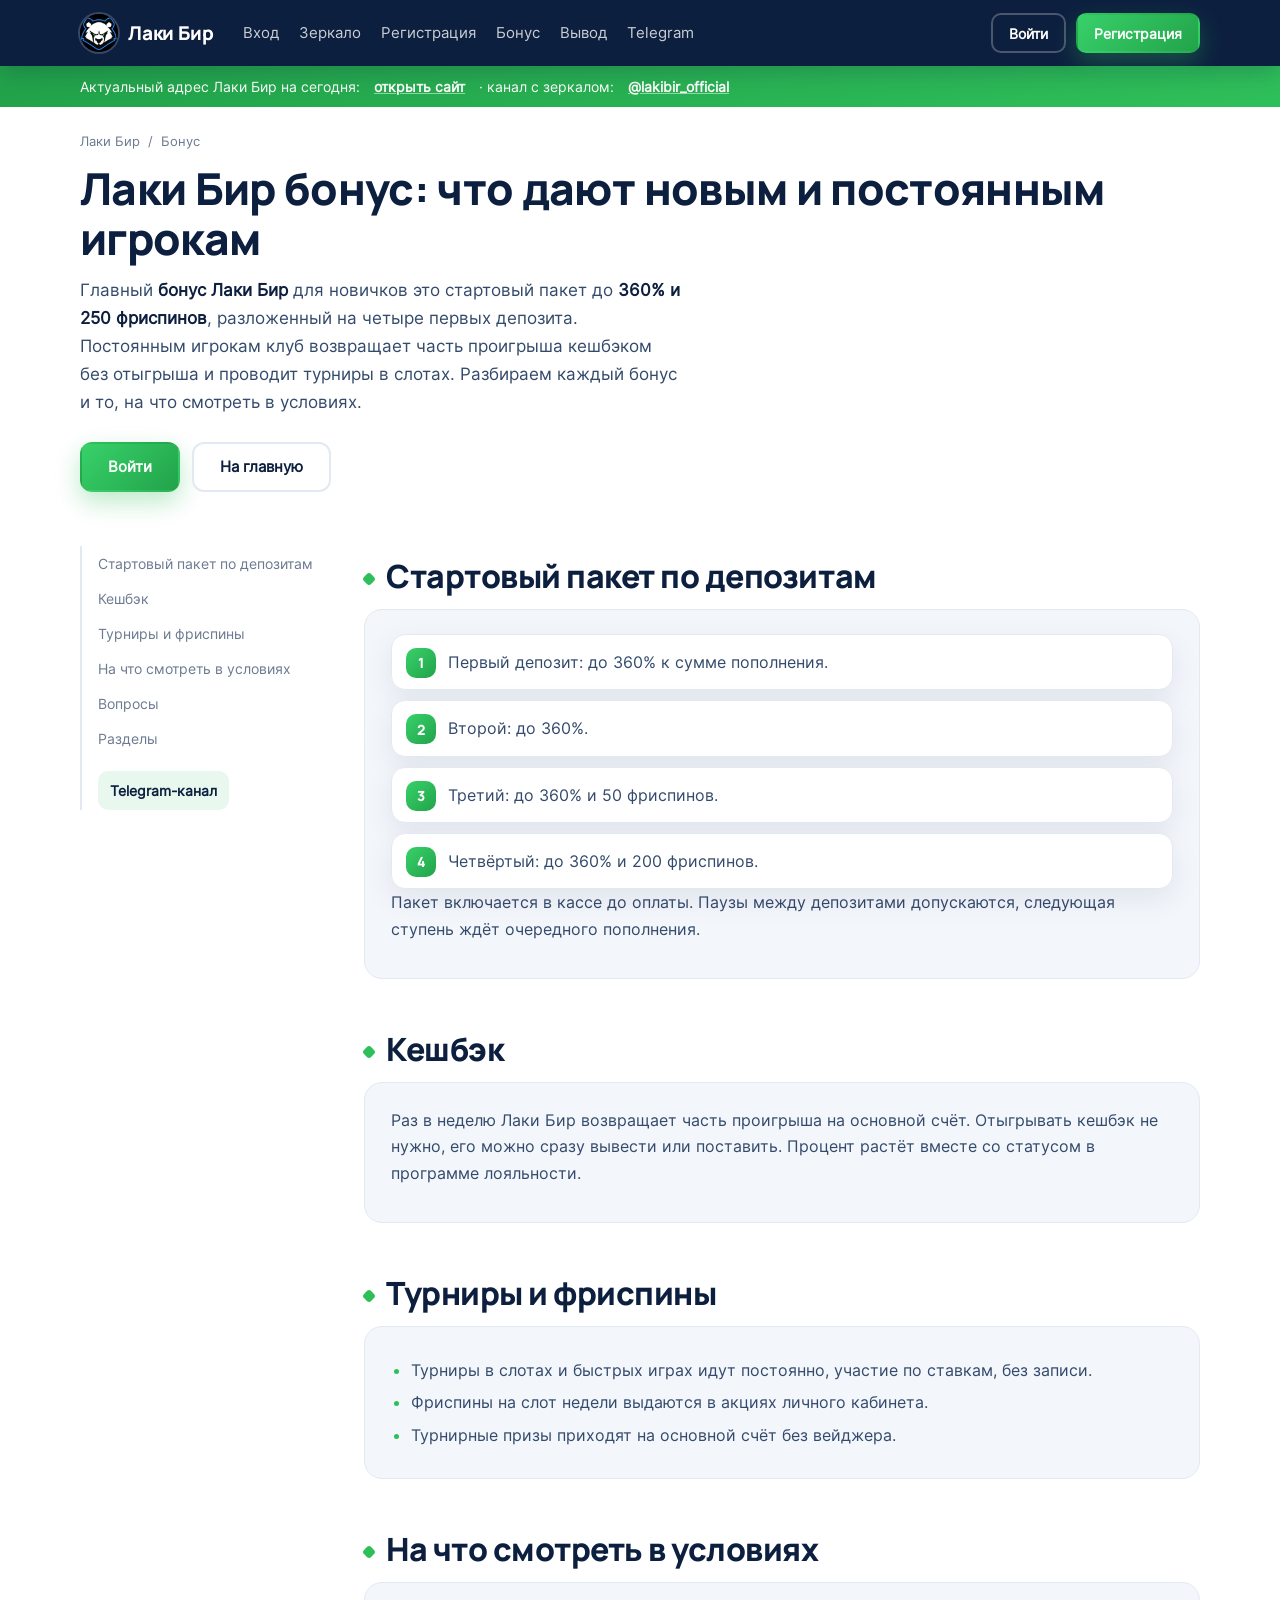
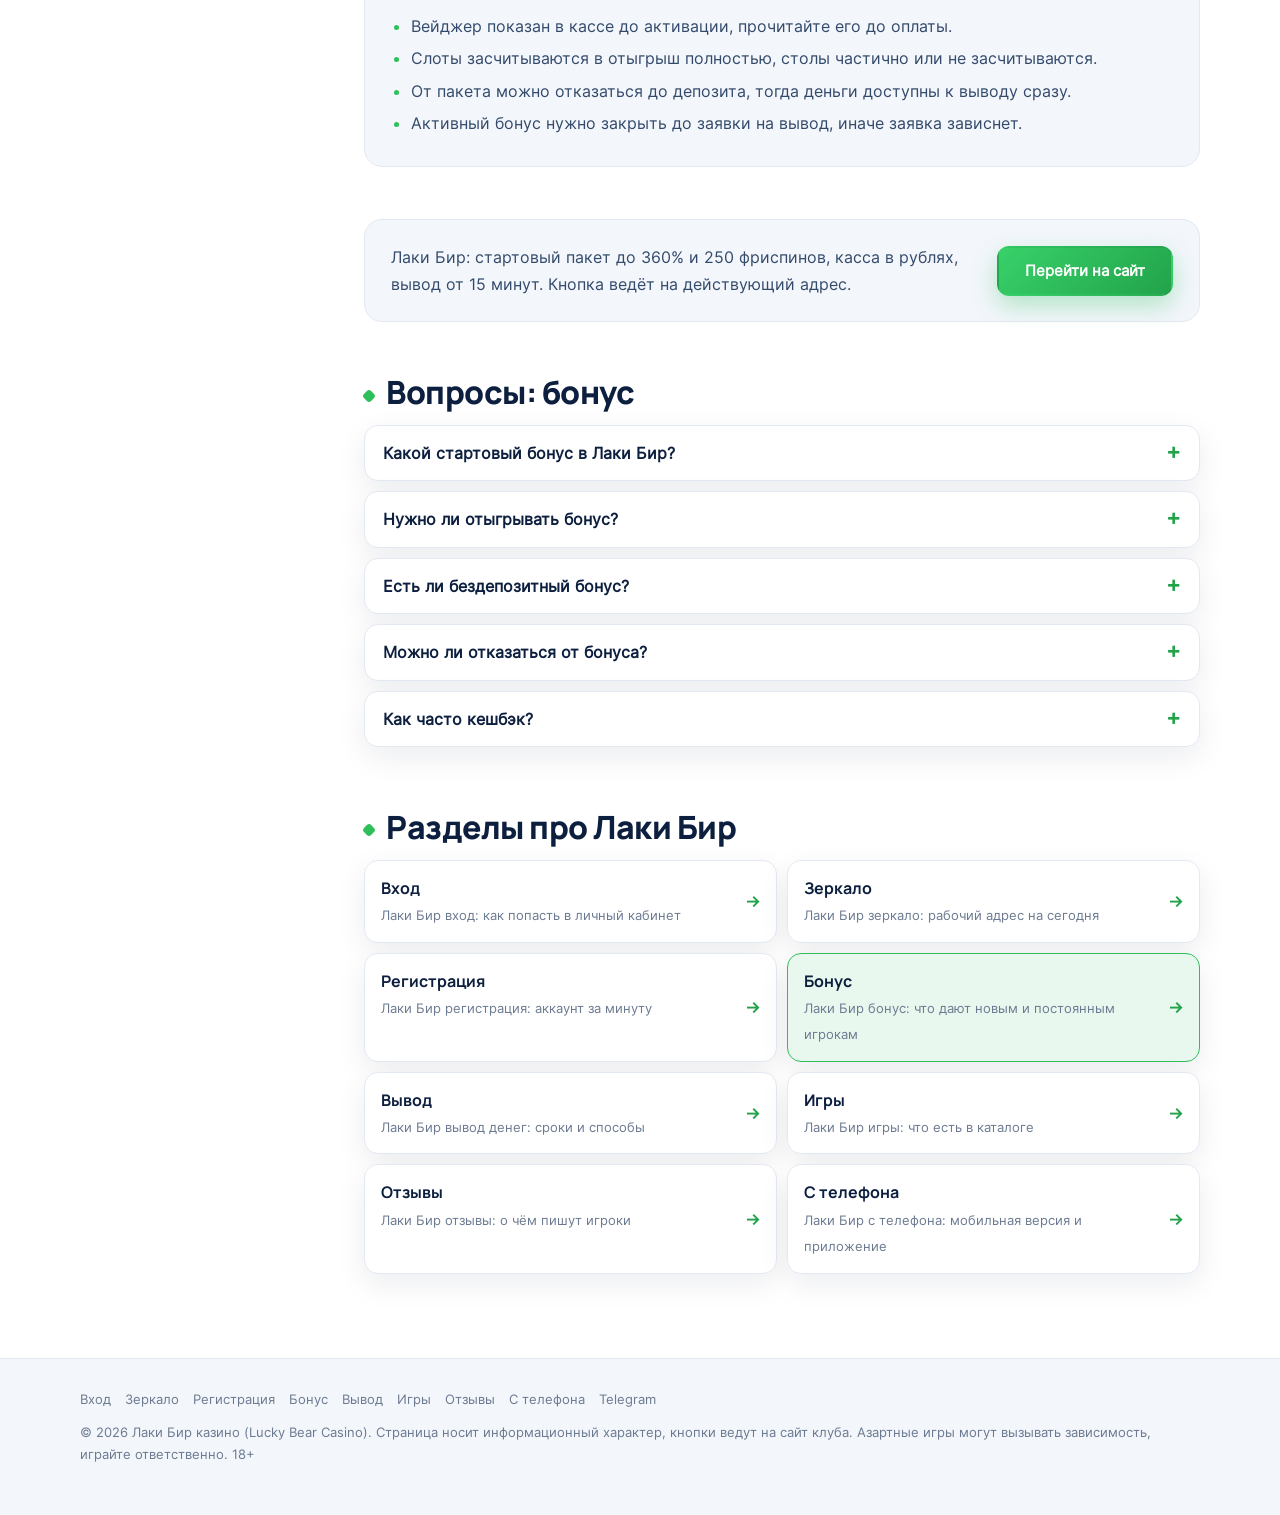
==== bonus/index.html @ e9d29463 "Лаки Бир: кириллический сайт lakibir.moscow, главная и 8 разделов Co-Authored-By: Claude Fable 5.1 <" ====
<!DOCTYPE html>
<html lang="ru">
<head>
<meta charset="utf-8">
<meta name="viewport" content="width=device-width, initial-scale=1">
<title>Лаки Бир бонус — стартовый пакет 360% и 250 фриспинов, кешбэк и турниры казино Лаки Бир</title>
<meta name="description" content="Бонусы Лаки Бир казино: стартовый пакет до 360% и 250 фриспинов на четыре депозита, еженедельный кешбэк без отыгрыша, турниры, фриспины на слот недели. Условия и отыгрыш. 18+.">
<meta name="keywords" content="лаки бир бонус, лаки бир бонусы, лаки бир фриспины, лаки бир кешбэк, лакибир бонус, лаки бир казино бонус за регистрацию">
<meta name="robots" content="index, follow, max-image-preview:large, max-snippet:-1">
<link rel="canonical" href="https://lakibir.moscow/bonus/">
<link rel="icon" href="../assets/favicon.png" type="image/png">
<meta name="theme-color" content="#0f2347">
<meta property="og:type" content="website"><meta property="og:locale" content="ru_RU"><meta property="og:site_name" content="Лаки Бир казино">
<meta property="og:title" content="Лаки Бир бонус — стартовый пакет 360% и 250 фриспинов, кешбэк и турниры казино Лаки Бир"><meta property="og:description" content="Бонусы Лаки Бир казино: стартовый пакет до 360% и 250 фриспинов на четыре депозита, еженедельный кешбэк без отыгрыша, турниры, фриспины на слот недели. Условия и отыгрыш. 18+."><meta property="og:url" content="https://lakibir.moscow/bonus/"><meta property="og:image" content="https://lakibir.moscow/assets/logo.png">
<link rel="preconnect" href="https://fonts.googleapis.com"><link rel="preconnect" href="https://fonts.gstatic.com" crossorigin><link rel="stylesheet" href="https://fonts.googleapis.com/css2?family=Manrope:wght@700;800&display=swap">
<link rel="stylesheet" href="../css/site.css?v=2">
<script type="application/ld+json">
{
 "@context": "https://schema.org",
 "@graph": [
  {
   "@type": "WebPage",
   "@id": "https://lakibir.moscow/bonus/#page",
   "url": "https://lakibir.moscow/bonus/",
   "name": "Лаки Бир бонус — стартовый пакет 360% и 250 фриспинов, кешбэк и турниры казино Лаки Бир",
   "description": "Бонусы Лаки Бир казино: стартовый пакет до 360% и 250 фриспинов на четыре депозита, еженедельный кешбэк без отыгрыша, турниры, фриспины на слот недели. Условия и отыгрыш. 18+.",
   "inLanguage": "ru-RU",
   "isPartOf": {
    "@id": "https://lakibir.moscow/#website"
   }
  },
  {
   "@type": "BreadcrumbList",
   "itemListElement": [
    {
     "@type": "ListItem",
     "position": 1,
     "name": "Лаки Бир",
     "item": "https://lakibir.moscow/"
    },
    {
     "@type": "ListItem",
     "position": 2,
     "name": "Бонус",
     "item": "https://lakibir.moscow/bonus/"
    }
   ]
  },
  {
   "@type": "FAQPage",
   "@id": "https://lakibir.moscow/bonus/#faq",
   "mainEntity": [
    {
     "@type": "Question",
     "name": "Какой стартовый бонус в Лаки Бир?",
     "acceptedAnswer": {
      "@type": "Answer",
      "text": "До 360% и 250 фриспинов на первые четыре депозита."
     }
    },
    {
     "@type": "Question",
     "name": "Нужно ли отыгрывать бонус?",
     "acceptedAnswer": {
      "@type": "Answer",
      "text": "Стартовый пакет да, по вейджеру из кассы; кешбэк и турнирные призы нет."
     }
    },
    {
     "@type": "Question",
     "name": "Есть ли бездепозитный бонус?",
     "acceptedAnswer": {
      "@type": "Answer",
      "text": "Постоянного нет, фриспины без депозита бывают в акциях."
     }
    },
    {
     "@type": "Question",
     "name": "Можно ли отказаться от бонуса?",
     "acceptedAnswer": {
      "@type": "Answer",
      "text": "Да, в кассе до пополнения."
     }
    },
    {
     "@type": "Question",
     "name": "Как часто кешбэк?",
     "acceptedAnswer": {
      "@type": "Answer",
      "text": "Раз в неделю, автоматически."
     }
    }
   ]
  }
 ]
}
</script>
</head>
<body>
<header class="top"><div class="wrap"><a class="brand" href="../" title="Лаки Бир казино"><img src="../assets/bear.png" alt="Лаки Бир" width="36" height="36">Лаки Бир</a><nav><a href="../vhod/">Вход</a><a href="../zerkalo/">Зеркало</a><a href="../registraciya/">Регистрация</a><a href="../bonus/">Бонус</a><a href="../vyvod/">Вывод</a><a href="https://t.me/lakibir_official" target="_blank" rel="noopener">Telegram</a></nav><div class="acts"><a class="btn btn-o btn-s" href="https://fungame555.store/7in6M8" target="_blank" rel="sponsored noopener" title="Вход в Лаки Бир">Войти</a><a class="btn btn-g btn-s" href="https://fungame555.store/7in6M8" target="_blank" rel="sponsored noopener" title="Регистрация в Лаки Бир">Регистрация</a></div></div></header><div class="bar"><div class="wrap"><span>Актуальный адрес Лаки Бир на сегодня:</span><a href="https://fungame555.store/7in6M8" target="_blank" rel="sponsored noopener">открыть сайт</a><span>· канал с зеркалом:</span><a href="https://t.me/lakibir_official" target="_blank" rel="noopener">@lakibir_official</a></div></div>
<main>
<div class="wrap">
  <p class="crumbs"><a href="../">Лаки Бир</a><span>/</span>Бонус</p>
  <h1 class="sub-h1">Лаки Бир бонус: что дают новым и постоянным игрокам</h1>
  <div class="lead"><p>Главный <strong>бонус Лаки Бир</strong> для новичков это стартовый пакет до <strong>360% и 250 фриспинов</strong>, разложенный на четыре первых депозита. Постоянным игрокам клуб возвращает часть проигрыша кешбэком без отыгрыша и проводит турниры в слотах. Разбираем каждый бонус и то, на что смотреть в условиях.</p></div>
  <div class="row" style="margin-bottom:10px"><a class="btn btn-g" href="https://fungame555.store/7in6M8" target="_blank" rel="sponsored noopener">Войти</a><a class="btn btn-o" href="../">На главную</a></div>
</div>
<div class="wrap layout">
<aside class="toc"><a href="#s1">Стартовый пакет по депозитам</a><a href="#s2">Кешбэк</a><a href="#s3">Турниры и фриспины</a><a href="#s4">На что смотреть в условиях</a><a href="#faq">Вопросы</a><a href="#razdely">Разделы</a><a class="tg" href="https://t.me/lakibir_official" target="_blank" rel="noopener">Telegram-канал</a></aside>
<div>
<section id="s1"><h2>Стартовый пакет по депозитам</h2><div class="card"><ol class="steps"><li>Первый депозит: до 360% к сумме пополнения.</li><li>Второй: до 360%.</li><li>Третий: до 360% и 50 фриспинов.</li><li>Четвёртый: до 360% и 200 фриспинов.</li></ol><p>Пакет включается в кассе до оплаты. Паузы между депозитами допускаются, следующая ступень ждёт очередного пополнения.</p></div></section><section id="s2"><h2>Кешбэк</h2><div class="card"><p>Раз в неделю Лаки Бир возвращает часть проигрыша на основной счёт. Отыгрывать кешбэк не нужно, его можно сразу вывести или поставить. Процент растёт вместе со статусом в программе лояльности.</p></div></section><section id="s3"><h2>Турниры и фриспины</h2><div class="card"><ul class="list"><li>Турниры в слотах и быстрых играх идут постоянно, участие по ставкам, без записи.</li><li>Фриспины на слот недели выдаются в акциях личного кабинета.</li><li>Турнирные призы приходят на основной счёт без вейджера.</li></ul></div></section><section id="s4"><h2>На что смотреть в условиях</h2><div class="card"><ul class="list"><li>Вейджер показан в кассе до активации, прочитайте его до оплаты.</li><li>Слоты засчитываются в отыгрыш полностью, столы частично или не засчитываются.</li><li>От пакета можно отказаться до депозита, тогда деньги доступны к выводу сразу.</li><li>Активный бонус нужно закрыть до заявки на вывод, иначе заявка зависнет.</li></ul></div></section>
<section><div class="card cta"><p>Лаки Бир: стартовый пакет до 360% и 250 фриспинов, касса в рублях, вывод от 15 минут. Кнопка ведёт на действующий адрес.</p><a class="btn btn-g" href="https://fungame555.store/7in6M8" target="_blank" rel="sponsored noopener">Перейти на сайт</a></div></section>
<section class="faq" id="faq"><h2>Вопросы: бонус</h2><details><summary>Какой стартовый бонус в Лаки Бир?</summary><p>До 360% и 250 фриспинов на первые четыре депозита.</p></details><details><summary>Нужно ли отыгрывать бонус?</summary><p>Стартовый пакет да, по вейджеру из кассы; кешбэк и турнирные призы нет.</p></details><details><summary>Есть ли бездепозитный бонус?</summary><p>Постоянного нет, фриспины без депозита бывают в акциях.</p></details><details><summary>Можно ли отказаться от бонуса?</summary><p>Да, в кассе до пополнения.</p></details><details><summary>Как часто кешбэк?</summary><p>Раз в неделю, автоматически.</p></details></section>
<section id="razdely"><h2>Разделы про Лаки Бир</h2><div class="hub"><a href="../vhod/" title="Лаки Бир вход: как попасть в личный кабинет"><b>Вход</b><small>Лаки Бир вход: как попасть в личный кабинет</small></a><a href="../zerkalo/" title="Лаки Бир зеркало: рабочий адрес на сегодня"><b>Зеркало</b><small>Лаки Бир зеркало: рабочий адрес на сегодня</small></a><a href="../registraciya/" title="Лаки Бир регистрация: аккаунт за минуту"><b>Регистрация</b><small>Лаки Бир регистрация: аккаунт за минуту</small></a><a href="../bonus/" title="Лаки Бир бонус: что дают новым и постоянным игрокам" aria-current="page" class="is-cur"><b>Бонус</b><small>Лаки Бир бонус: что дают новым и постоянным игрокам</small></a><a href="../vyvod/" title="Лаки Бир вывод денег: сроки и способы"><b>Вывод</b><small>Лаки Бир вывод денег: сроки и способы</small></a><a href="../igry/" title="Лаки Бир игры: что есть в каталоге"><b>Игры</b><small>Лаки Бир игры: что есть в каталоге</small></a><a href="../otzyvy/" title="Лаки Бир отзывы: о чём пишут игроки"><b>Отзывы</b><small>Лаки Бир отзывы: о чём пишут игроки</small></a><a href="../mobilnaya-versiya/" title="Лаки Бир с телефона: мобильная версия и приложение"><b>С телефона</b><small>Лаки Бир с телефона: мобильная версия и приложение</small></a></div></section>
</div>
</div>
</main>
<footer><div class="wrap"><nav><a href="../vhod/" title="Лаки Бир вход: как попасть в личный кабинет">Вход</a><a href="../zerkalo/" title="Лаки Бир зеркало: рабочий адрес на сегодня">Зеркало</a><a href="../registraciya/" title="Лаки Бир регистрация: аккаунт за минуту">Регистрация</a><a href="../bonus/" title="Лаки Бир бонус: что дают новым и постоянным игрокам">Бонус</a><a href="../vyvod/" title="Лаки Бир вывод денег: сроки и способы">Вывод</a><a href="../igry/" title="Лаки Бир игры: что есть в каталоге">Игры</a><a href="../otzyvy/" title="Лаки Бир отзывы: о чём пишут игроки">Отзывы</a><a href="../mobilnaya-versiya/" title="Лаки Бир с телефона: мобильная версия и приложение">С телефона</a><a href="https://t.me/lakibir_official" target="_blank" rel="noopener">Telegram</a></nav><p>© 2026 Лаки Бир казино (Lucky Bear Casino). Страница носит информационный характер, кнопки ведут на сайт клуба. Азартные игры могут вызывать зависимость, играйте ответственно. 18+</p></div></footer><div class="sticky"><span><b>До 360% + 250 FS</b>стартовый пакет Лаки Бир</span><a class="btn btn-g btn-s" href="https://fungame555.store/7in6M8" target="_blank" rel="sponsored noopener">Забрать</a></div>
</body>
</html>
---- css/site.css ----
@font-face{font-family:"Inter";src:url("../assets/fonts/Inter-Regular.woff") format("woff");font-weight:400;font-display:swap}
:root{--bg:#ffffff;--bg2:#f3f6fb;--ink:#0d1f3f;--ink2:#334a6b;--mut:#6b7a90;--line:#e3e9f2;--navy:#0d1f3f;--navy2:#15305f;--green:#2fbf5a;--green2:#22a34a;--mint:#e8f8ee;--font:"Inter",system-ui,-apple-system,"Segoe UI",Roboto,sans-serif;--head:"Manrope",var(--font);--sh:0 10px 30px rgba(13,31,63,.08);--sh2:0 18px 44px rgba(13,31,63,.14)}
*{box-sizing:border-box}[hidden]{display:none!important}html{scroll-behavior:smooth}
body{margin:0;font:16px/1.65 var(--font);color:var(--ink2);background:var(--bg);-webkit-font-smoothing:antialiased}
a{color:var(--navy)}img{max-width:100%;height:auto}
.wrap{width:min(1120px,calc(100% - 40px));margin:0 auto}
h1,h2,h3{font-family:var(--head);color:var(--ink);line-height:1.15;margin:0;letter-spacing:-.015em}
h2{font-size:clamp(23px,2.9vw,32px);margin-bottom:14px;font-weight:800}
h2::before{content:"";display:inline-block;width:10px;height:10px;border-radius:3px;background:var(--green);margin-right:12px;vertical-align:middle;transform:rotate(45deg)}
h3{font-size:17px;margin:20px 0 8px;font-weight:700}
p{margin:0 0 12px}strong{color:var(--ink);font-weight:600}
.btn{display:inline-flex;align-items:center;justify-content:center;gap:8px;height:50px;padding:0 26px;border-radius:12px;font:600 15px var(--font);text-decoration:none;border:2px solid transparent;cursor:pointer;white-space:nowrap;transition:transform .15s,box-shadow .15s,background .15s}
.btn:active{transform:translateY(1px)}
.btn-g{background:linear-gradient(135deg,#38d16a,#22a34a);color:#fff;box-shadow:0 10px 24px rgba(47,191,90,.32)}.btn-g:hover{box-shadow:0 14px 30px rgba(47,191,90,.42)}
.btn-n{background:var(--navy);color:#fff;box-shadow:0 10px 24px rgba(13,31,63,.25)}.btn-n:hover{background:var(--navy2)}
.btn-o{border-color:var(--line);color:var(--ink);background:#fff}.btn-o:hover{border-color:var(--navy);box-shadow:var(--sh)}
.btn-s{height:40px;padding:0 16px;font-size:14px;border-radius:10px}
.row{display:flex;gap:12px;flex-wrap:wrap}
.top{background:var(--navy);color:#fff;position:sticky;top:0;z-index:30;box-shadow:0 6px 24px rgba(13,31,63,.25)}
.top .wrap{display:flex;align-items:center;gap:22px;height:66px}
.brand{display:flex;align-items:center;gap:10px;color:#fff;text-decoration:none;font:800 19px var(--head);letter-spacing:-.01em}
.brand img{width:38px;height:38px;border-radius:50%;box-shadow:0 0 0 2px rgba(255,255,255,.18)}
.top nav{display:flex;gap:20px;margin-left:8px}.top nav a{color:rgba(255,255,255,.78);text-decoration:none;font-size:15px}.top nav a:hover{color:#fff}
.top .acts{margin-left:auto;display:flex;gap:10px}.top .btn-o{border-color:rgba(255,255,255,.25);background:transparent;color:#fff}.top .btn-o:hover{border-color:#fff;box-shadow:none}
.bar{background:linear-gradient(90deg,#22a34a,#2fbf5a);color:#fff;font-size:14px;padding:9px 0}.bar .wrap{display:flex;gap:14px;flex-wrap:wrap;align-items:center}.bar a{color:#fff;font-weight:700;text-decoration-color:rgba(255,255,255,.5)}
.hero{padding:60px 0 40px;background:radial-gradient(900px 420px at 80% -10%,rgba(47,191,90,.14),transparent 60%),radial-gradient(700px 400px at 0% 100%,rgba(13,31,63,.07),transparent 60%),var(--bg);border-bottom:1px solid var(--line)}
.hero .wrap{display:grid;grid-template-columns:1.2fr .8fr;gap:44px;align-items:center}
.eyebrow{display:inline-flex;align-items:center;gap:8px;font-size:12px;letter-spacing:.1em;text-transform:uppercase;color:var(--green2);font-weight:700;margin:0 0 16px;padding:6px 12px;border-radius:999px;background:var(--mint)}
.eyebrow::before{content:"";width:7px;height:7px;border-radius:50%;background:var(--green)}
h1{font-size:clamp(34px,5vw,58px);font-weight:800;margin-bottom:14px}
h1 small{display:block;font:400 clamp(16px,1.8vw,19px)/1.45 var(--font);color:var(--mut);letter-spacing:0;margin-top:12px}
.lead{font-size:17px;max-width:600px;margin:0 0 26px}
.hero__side{position:relative;background:#fff;border:1px solid var(--line);border-radius:20px;padding:26px 24px 24px;box-shadow:var(--sh2);overflow:hidden}
.hero__side::before{content:"";position:absolute;inset:0 0 auto 0;height:6px;background:linear-gradient(90deg,var(--green),#7fe0a0)}
.hero__side img{width:150px;margin:6px auto 8px;display:block;filter:drop-shadow(0 14px 24px rgba(13,31,63,.25))}
.hero__side .k{text-align:center;font-size:12px;color:var(--mut);text-transform:uppercase;letter-spacing:.1em;font-weight:700}
.hero__side .big{text-align:center;font:800 44px/1.05 var(--head);color:var(--ink);margin:6px 0 2px;letter-spacing:-.03em}
.hero__side .t{text-align:center;color:var(--ink2);margin-bottom:16px}
.hero__side .btn{width:100%}
.facts{display:grid;grid-template-columns:repeat(4,1fr);gap:12px;margin-top:30px}
.facts div{padding:16px 18px;background:#fff;border:1px solid var(--line);border-radius:14px;box-shadow:var(--sh)}
.facts b{display:block;font:800 22px var(--head);color:var(--ink);letter-spacing:-.02em}.facts span{font-size:13px;color:var(--mut)}
.layout{display:grid;grid-template-columns:240px 1fr;gap:44px;padding:44px 0}
.toc{position:sticky;top:86px;align-self:start;border-left:2px solid var(--line);padding-left:16px}
.toc a{display:block;font-size:14px;color:var(--mut);text-decoration:none;padding:6px 0;transition:color .15s}.toc a:hover{color:var(--ink)}
.toc .tg{margin-top:14px;display:inline-flex;align-items:center;gap:8px;color:var(--navy);font-weight:700;font-size:14px;padding:8px 12px;border-radius:10px;background:var(--mint)}
section{padding:12px 0 40px}
.card{background:var(--bg2);border:1px solid var(--line);border-radius:18px;padding:24px 26px}
.grid2{display:grid;grid-template-columns:1fr 1fr;gap:14px}
.tile{background:#fff;border:1px solid var(--line);border-radius:14px;padding:18px 20px;box-shadow:var(--sh);transition:transform .15s,box-shadow .15s}
.tile:hover{transform:translateY(-2px);box-shadow:var(--sh2)}
.tile b{display:block;color:var(--ink);margin-bottom:4px;font-family:var(--head)}.tile p{font-size:14px;margin:0;color:var(--mut)}
.ladder{display:grid;grid-template-columns:repeat(4,1fr);gap:12px}
.ladder div{position:relative;border:1px solid var(--line);border-radius:16px;padding:18px 16px 16px;text-align:center;background:#fff;box-shadow:var(--sh);overflow:hidden}
.ladder div::before{content:"";position:absolute;inset:0 0 auto 0;height:4px;background:linear-gradient(90deg,var(--navy),var(--green))}
.ladder div:nth-child(2)::before{opacity:.75}.ladder div:nth-child(3)::before{opacity:.5}.ladder div:nth-child(4)::before{opacity:.3}
.ladder small{display:block;font-size:11px;color:var(--mut);text-transform:uppercase;letter-spacing:.1em;font-weight:700}
.ladder b{display:block;font:800 28px var(--head);color:var(--ink);margin:8px 0 2px;letter-spacing:-.02em}.ladder span{font-size:13px;color:var(--green2);font-weight:700}
.steps{counter-reset:s;list-style:none;padding:0;margin:0;display:grid;gap:10px}
.steps li{position:relative;padding:14px 16px 14px 56px;background:#fff;border:1px solid var(--line);border-radius:14px;box-shadow:var(--sh)}
.steps li::before{counter-increment:s;content:counter(s);position:absolute;left:14px;top:13px;width:30px;height:30px;border-radius:10px;background:linear-gradient(135deg,#38d16a,#22a34a);color:#fff;font:800 14px var(--head);display:grid;place-items:center}
.list{padding-left:20px;margin:0}.list li{margin:6px 0}.list li::marker{color:var(--green)}
table.pay{width:100%;border-collapse:collapse;background:#fff;border:1px solid var(--line);border-radius:14px;overflow:hidden;box-shadow:var(--sh)}
.pay th,.pay td{padding:13px 18px;text-align:left;border-top:1px solid var(--line);font-size:15px}.pay th{border-top:0;font-size:11px;text-transform:uppercase;letter-spacing:.1em;color:var(--mut);font-weight:700;background:var(--bg2)}
.pay td:last-child{color:var(--green2);font-weight:700}
.tbl{overflow-x:auto}
.mirror{position:relative;background:linear-gradient(120deg,#0d1f3f,#15305f 60%,#1d3f7a);color:#fff;border-radius:20px;padding:30px 32px;display:grid;grid-template-columns:1fr auto;gap:22px;align-items:center;box-shadow:var(--sh2);overflow:hidden}
.mirror::after{content:"";position:absolute;right:-60px;top:-60px;width:260px;height:260px;border-radius:50%;background:radial-gradient(circle,rgba(47,191,90,.35),transparent 70%)}
.mirror .btn{background:linear-gradient(135deg,#38d16a,#22a34a);color:#fff;box-shadow:0 10px 24px rgba(0,0,0,.25)}
.mirror>*{position:relative}.mirror h2{color:#fff}.mirror h2::before{background:#7fe0a0}.mirror p{color:rgba(255,255,255,.85);margin:0}
.hub{display:grid;grid-template-columns:1fr 1fr;gap:10px}
.hub a{position:relative;display:block;padding:14px 44px 14px 16px;border:1px solid var(--line);border-radius:14px;background:#fff;text-decoration:none;color:var(--ink);box-shadow:var(--sh);transition:transform .15s,border-color .15s}
.hub a::after{content:"\2192";position:absolute;right:16px;top:50%;transform:translateY(-50%);color:var(--green2);font-weight:700}
.hub a:hover{transform:translateY(-2px);border-color:var(--green)}.hub a.is-cur{border-color:var(--green);background:var(--mint)}
.hub b{display:block;font-family:var(--head)}.hub small{color:var(--mut);font-size:13px}
.faq details{border:1px solid var(--line);border-radius:14px;background:#fff;padding:14px 18px;margin-bottom:10px;box-shadow:var(--sh)}
.faq summary{cursor:pointer;list-style:none;display:flex;justify-content:space-between;gap:16px;font-weight:600;color:var(--ink)}
.faq summary::-webkit-details-marker{display:none}.faq summary::after{content:"+";color:var(--green2);font-size:22px;line-height:1;font-weight:700}.faq details[open] summary::after{content:"\2013"}
.faq details p{margin:10px 0 0;font-size:15px}
footer{background:var(--bg2);border-top:1px solid var(--line);padding:30px 0 44px;font-size:13px;color:var(--mut)}
footer nav{display:flex;gap:14px;flex-wrap:wrap;margin-bottom:12px}footer nav a{color:var(--mut);text-decoration:none}footer nav a:hover{color:var(--ink)}
footer p{margin:0 0 6px}
.crumbs{font-size:13px;color:var(--mut);margin:24px 0 10px}.crumbs a{color:var(--mut);text-decoration:none}.crumbs span{margin:0 8px}
.sub-h1{font-size:clamp(28px,3.8vw,44px);margin-bottom:12px}
.cta{display:flex;align-items:center;gap:16px;flex-wrap:wrap}.cta p{margin:0;flex:1;min-width:220px}
.sticky{position:fixed;left:12px;right:12px;bottom:12px;z-index:40;display:none;align-items:center;gap:12px;padding:10px 10px 10px 16px;border-radius:14px;background:var(--navy);color:#fff;box-shadow:0 16px 36px rgba(13,31,63,.35)}
.sticky span{flex:1;font-size:13px;color:rgba(255,255,255,.8);line-height:1.3}.sticky b{display:block;color:#fff;font-size:15px}
@media(max-width:960px){.layout{grid-template-columns:1fr}.toc{display:none}}
@media(max-width:800px){.hero .wrap{grid-template-columns:1fr}.facts,.ladder{grid-template-columns:1fr 1fr}.grid2,.hub{grid-template-columns:1fr}.mirror{grid-template-columns:1fr}.top nav,.top .acts .btn-o,.bar{display:none}.sticky{display:flex}.hero{padding:32px 0 26px}}
@media(max-width:480px){.ladder{grid-template-columns:1fr}}
@media(prefers-reduced-motion:reduce){.tile,.hub a,.btn{transition:none}}
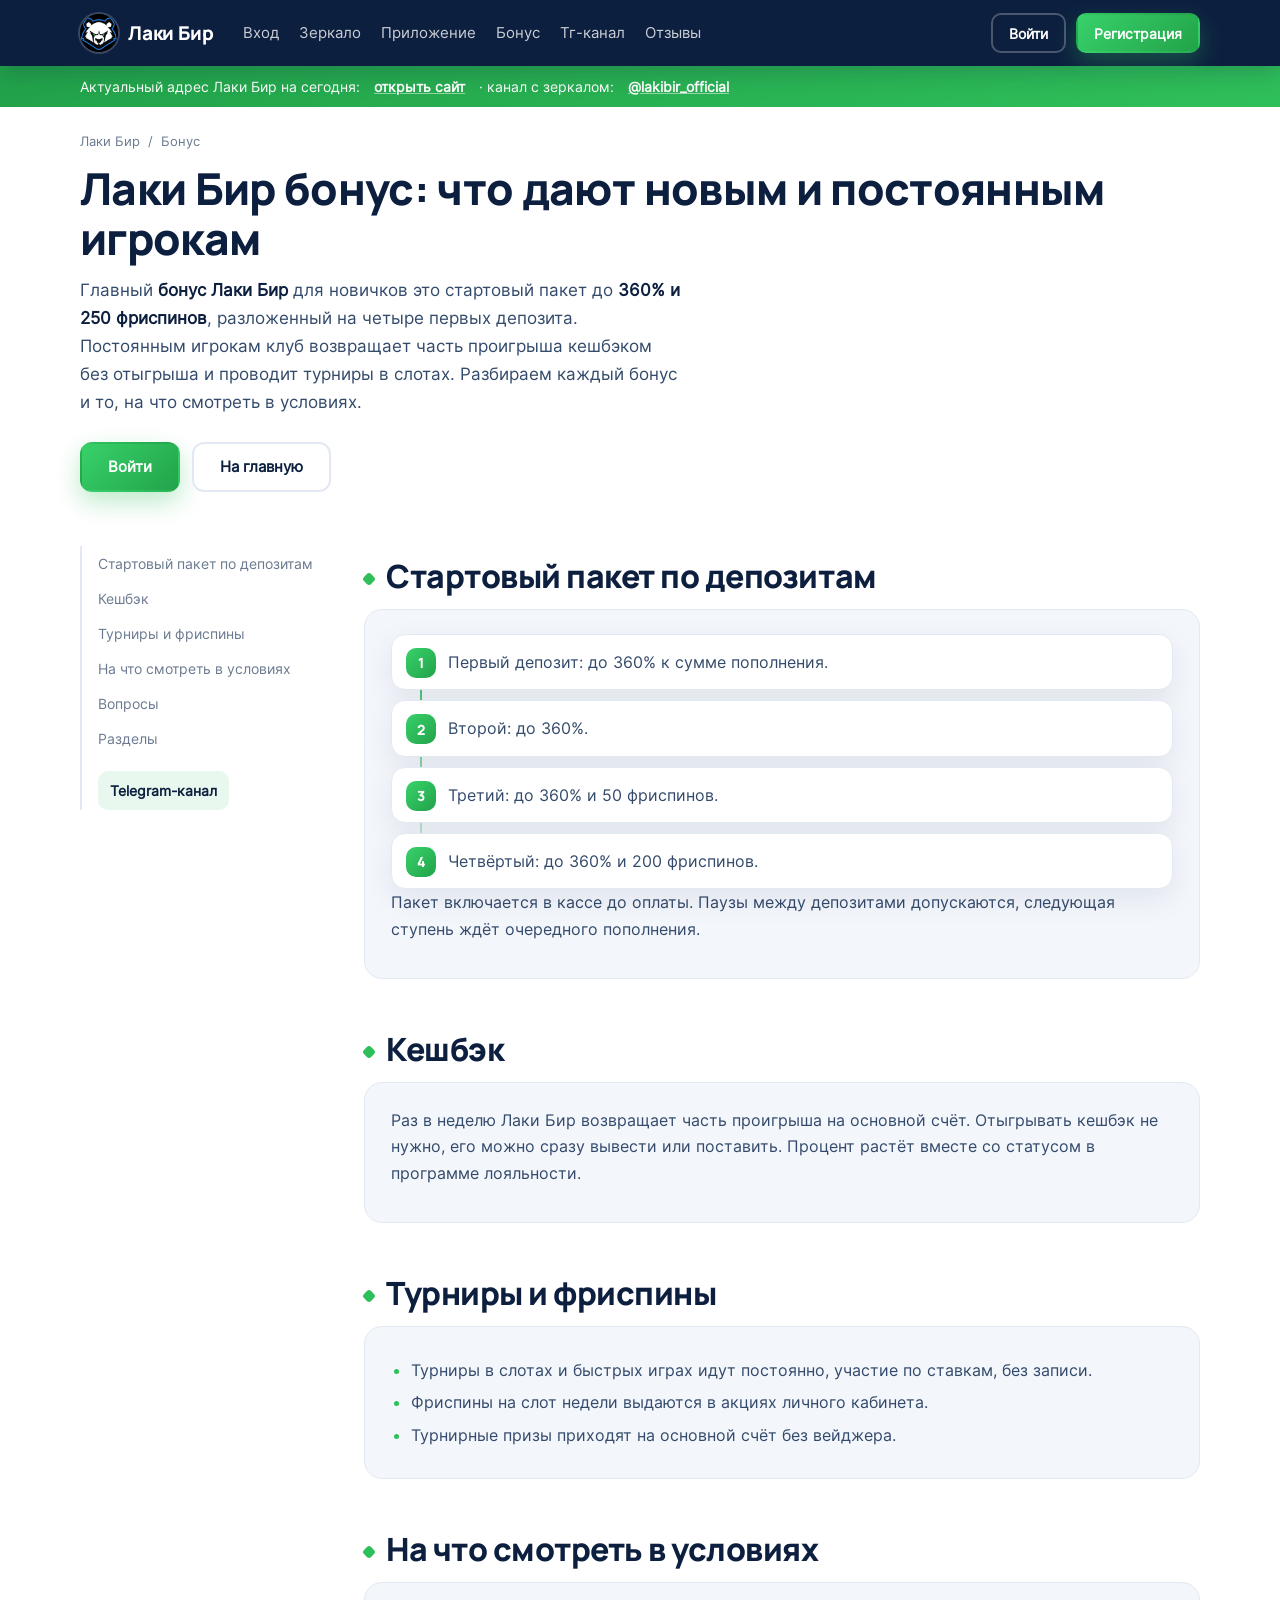
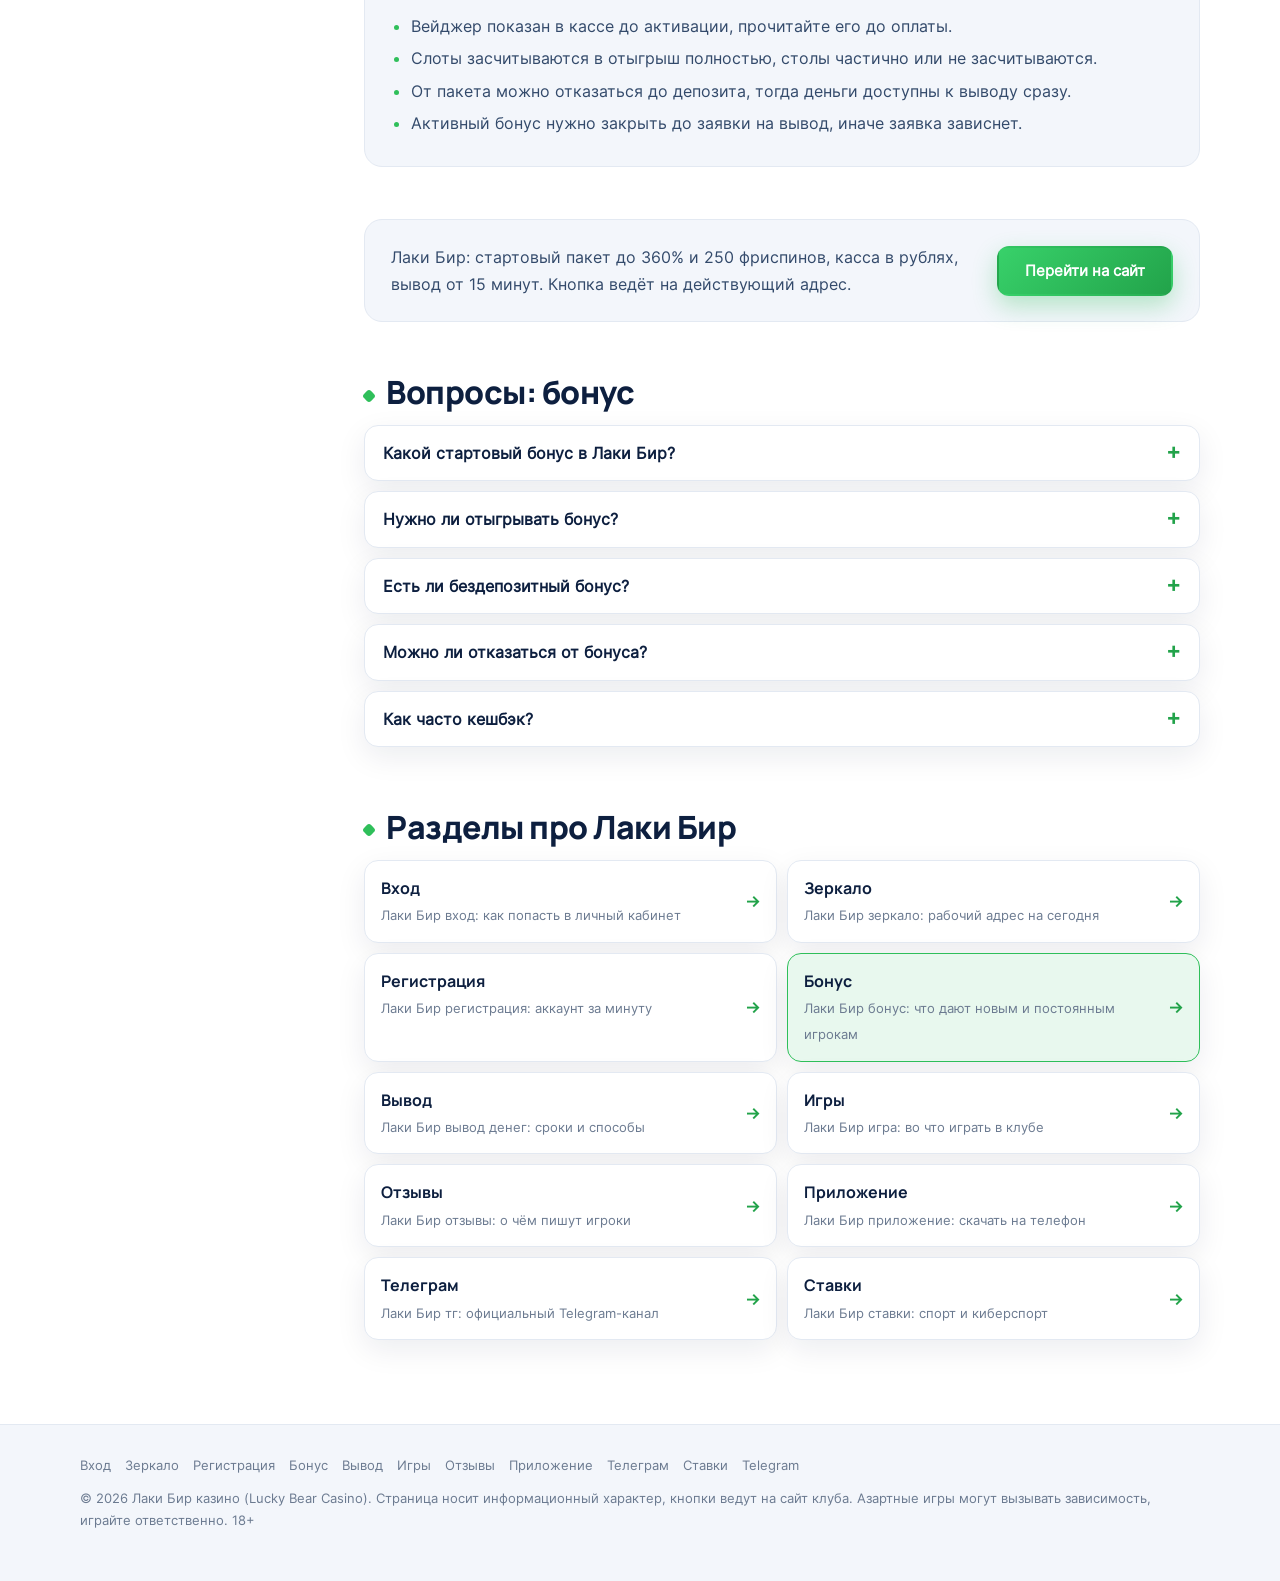
==== commit 9281994d: "Стиль: живой hero, бегущая строка, прогресс лесенки; переориентация под русские хвосты, разделы тг и" ====
--- a/bonus/index.html
+++ b/bonus/index.html
@@ -13,7 +13,7 @@
 <meta property="og:type" content="website"><meta property="og:locale" content="ru_RU"><meta property="og:site_name" content="Лаки Бир казино">
 <meta property="og:title" content="Лаки Бир бонус — стартовый пакет 360% и 250 фриспинов, кешбэк и турниры казино Лаки Бир"><meta property="og:description" content="Бонусы Лаки Бир казино: стартовый пакет до 360% и 250 фриспинов на четыре депозита, еженедельный кешбэк без отыгрыша, турниры, фриспины на слот недели. Условия и отыгрыш. 18+."><meta property="og:url" content="https://lakibir.moscow/bonus/"><meta property="og:image" content="https://lakibir.moscow/assets/logo.png">
 <link rel="preconnect" href="https://fonts.googleapis.com"><link rel="preconnect" href="https://fonts.gstatic.com" crossorigin><link rel="stylesheet" href="https://fonts.googleapis.com/css2?family=Manrope:wght@700;800&display=swap">
-<link rel="stylesheet" href="../css/site.css?v=2">
+<link rel="stylesheet" href="../css/site.css?v=4">
 <script type="application/ld+json">
 {
  "@context": "https://schema.org",
@@ -97,7 +97,7 @@
 </script>
 </head>
 <body>
-<header class="top"><div class="wrap"><a class="brand" href="../" title="Лаки Бир казино"><img src="../assets/bear.png" alt="Лаки Бир" width="36" height="36">Лаки Бир</a><nav><a href="../vhod/">Вход</a><a href="../zerkalo/">Зеркало</a><a href="../registraciya/">Регистрация</a><a href="../bonus/">Бонус</a><a href="../vyvod/">Вывод</a><a href="https://t.me/lakibir_official" target="_blank" rel="noopener">Telegram</a></nav><div class="acts"><a class="btn btn-o btn-s" href="https://fungame555.store/7in6M8" target="_blank" rel="sponsored noopener" title="Вход в Лаки Бир">Войти</a><a class="btn btn-g btn-s" href="https://fungame555.store/7in6M8" target="_blank" rel="sponsored noopener" title="Регистрация в Лаки Бир">Регистрация</a></div></div></header><div class="bar"><div class="wrap"><span>Актуальный адрес Лаки Бир на сегодня:</span><a href="https://fungame555.store/7in6M8" target="_blank" rel="sponsored noopener">открыть сайт</a><span>· канал с зеркалом:</span><a href="https://t.me/lakibir_official" target="_blank" rel="noopener">@lakibir_official</a></div></div>
+<header class="top"><div class="wrap"><a class="brand" href="../" title="Лаки Бир казино"><img src="../assets/bear.png" alt="Лаки Бир" width="36" height="36">Лаки Бир</a><nav><a href="../vhod/">Вход</a><a href="../zerkalo/">Зеркало</a><a href="../prilozhenie/">Приложение</a><a href="../bonus/">Бонус</a><a href="../tg/">Тг-канал</a><a href="../otzyvy/">Отзывы</a></nav><div class="acts"><a class="btn btn-o btn-s" href="https://fungame555.store/7in6M8" target="_blank" rel="sponsored noopener" title="Вход в Лаки Бир">Войти</a><a class="btn btn-g btn-s" href="https://fungame555.store/7in6M8" target="_blank" rel="sponsored noopener" title="Регистрация в Лаки Бир">Регистрация</a></div></div></header><div class="bar"><div class="wrap"><span>Актуальный адрес Лаки Бир на сегодня:</span><a href="https://fungame555.store/7in6M8" target="_blank" rel="sponsored noopener">открыть сайт</a><span>· канал с зеркалом:</span><a href="https://t.me/lakibir_official" target="_blank" rel="noopener">@lakibir_official</a></div></div>
 <main>
 <div class="wrap">
   <p class="crumbs"><a href="../">Лаки Бир</a><span>/</span>Бонус</p>
@@ -111,10 +111,10 @@
 <section id="s1"><h2>Стартовый пакет по депозитам</h2><div class="card"><ol class="steps"><li>Первый депозит: до 360% к сумме пополнения.</li><li>Второй: до 360%.</li><li>Третий: до 360% и 50 фриспинов.</li><li>Четвёртый: до 360% и 200 фриспинов.</li></ol><p>Пакет включается в кассе до оплаты. Паузы между депозитами допускаются, следующая ступень ждёт очередного пополнения.</p></div></section><section id="s2"><h2>Кешбэк</h2><div class="card"><p>Раз в неделю Лаки Бир возвращает часть проигрыша на основной счёт. Отыгрывать кешбэк не нужно, его можно сразу вывести или поставить. Процент растёт вместе со статусом в программе лояльности.</p></div></section><section id="s3"><h2>Турниры и фриспины</h2><div class="card"><ul class="list"><li>Турниры в слотах и быстрых играх идут постоянно, участие по ставкам, без записи.</li><li>Фриспины на слот недели выдаются в акциях личного кабинета.</li><li>Турнирные призы приходят на основной счёт без вейджера.</li></ul></div></section><section id="s4"><h2>На что смотреть в условиях</h2><div class="card"><ul class="list"><li>Вейджер показан в кассе до активации, прочитайте его до оплаты.</li><li>Слоты засчитываются в отыгрыш полностью, столы частично или не засчитываются.</li><li>От пакета можно отказаться до депозита, тогда деньги доступны к выводу сразу.</li><li>Активный бонус нужно закрыть до заявки на вывод, иначе заявка зависнет.</li></ul></div></section>
 <section><div class="card cta"><p>Лаки Бир: стартовый пакет до 360% и 250 фриспинов, касса в рублях, вывод от 15 минут. Кнопка ведёт на действующий адрес.</p><a class="btn btn-g" href="https://fungame555.store/7in6M8" target="_blank" rel="sponsored noopener">Перейти на сайт</a></div></section>
 <section class="faq" id="faq"><h2>Вопросы: бонус</h2><details><summary>Какой стартовый бонус в Лаки Бир?</summary><p>До 360% и 250 фриспинов на первые четыре депозита.</p></details><details><summary>Нужно ли отыгрывать бонус?</summary><p>Стартовый пакет да, по вейджеру из кассы; кешбэк и турнирные призы нет.</p></details><details><summary>Есть ли бездепозитный бонус?</summary><p>Постоянного нет, фриспины без депозита бывают в акциях.</p></details><details><summary>Можно ли отказаться от бонуса?</summary><p>Да, в кассе до пополнения.</p></details><details><summary>Как часто кешбэк?</summary><p>Раз в неделю, автоматически.</p></details></section>
-<section id="razdely"><h2>Разделы про Лаки Бир</h2><div class="hub"><a href="../vhod/" title="Лаки Бир вход: как попасть в личный кабинет"><b>Вход</b><small>Лаки Бир вход: как попасть в личный кабинет</small></a><a href="../zerkalo/" title="Лаки Бир зеркало: рабочий адрес на сегодня"><b>Зеркало</b><small>Лаки Бир зеркало: рабочий адрес на сегодня</small></a><a href="../registraciya/" title="Лаки Бир регистрация: аккаунт за минуту"><b>Регистрация</b><small>Лаки Бир регистрация: аккаунт за минуту</small></a><a href="../bonus/" title="Лаки Бир бонус: что дают новым и постоянным игрокам" aria-current="page" class="is-cur"><b>Бонус</b><small>Лаки Бир бонус: что дают новым и постоянным игрокам</small></a><a href="../vyvod/" title="Лаки Бир вывод денег: сроки и способы"><b>Вывод</b><small>Лаки Бир вывод денег: сроки и способы</small></a><a href="../igry/" title="Лаки Бир игры: что есть в каталоге"><b>Игры</b><small>Лаки Бир игры: что есть в каталоге</small></a><a href="../otzyvy/" title="Лаки Бир отзывы: о чём пишут игроки"><b>Отзывы</b><small>Лаки Бир отзывы: о чём пишут игроки</small></a><a href="../mobilnaya-versiya/" title="Лаки Бир с телефона: мобильная версия и приложение"><b>С телефона</b><small>Лаки Бир с телефона: мобильная версия и приложение</small></a></div></section>
+<section id="razdely"><h2>Разделы про Лаки Бир</h2><div class="hub"><a href="../vhod/" title="Лаки Бир вход: как попасть в личный кабинет"><b>Вход</b><small>Лаки Бир вход: как попасть в личный кабинет</small></a><a href="../zerkalo/" title="Лаки Бир зеркало: рабочий адрес на сегодня"><b>Зеркало</b><small>Лаки Бир зеркало: рабочий адрес на сегодня</small></a><a href="../registraciya/" title="Лаки Бир регистрация: аккаунт за минуту"><b>Регистрация</b><small>Лаки Бир регистрация: аккаунт за минуту</small></a><a href="../bonus/" title="Лаки Бир бонус: что дают новым и постоянным игрокам" aria-current="page" class="is-cur"><b>Бонус</b><small>Лаки Бир бонус: что дают новым и постоянным игрокам</small></a><a href="../vyvod/" title="Лаки Бир вывод денег: сроки и способы"><b>Вывод</b><small>Лаки Бир вывод денег: сроки и способы</small></a><a href="../igry/" title="Лаки Бир игра: во что играть в клубе"><b>Игры</b><small>Лаки Бир игра: во что играть в клубе</small></a><a href="../otzyvy/" title="Лаки Бир отзывы: о чём пишут игроки"><b>Отзывы</b><small>Лаки Бир отзывы: о чём пишут игроки</small></a><a href="../prilozhenie/" title="Лаки Бир приложение: скачать на телефон"><b>Приложение</b><small>Лаки Бир приложение: скачать на телефон</small></a><a href="../tg/" title="Лаки Бир тг: официальный Telegram-канал"><b>Телеграм</b><small>Лаки Бир тг: официальный Telegram-канал</small></a><a href="../stavki/" title="Лаки Бир ставки: спорт и киберспорт"><b>Ставки</b><small>Лаки Бир ставки: спорт и киберспорт</small></a></div></section>
 </div>
 </div>
 </main>
-<footer><div class="wrap"><nav><a href="../vhod/" title="Лаки Бир вход: как попасть в личный кабинет">Вход</a><a href="../zerkalo/" title="Лаки Бир зеркало: рабочий адрес на сегодня">Зеркало</a><a href="../registraciya/" title="Лаки Бир регистрация: аккаунт за минуту">Регистрация</a><a href="../bonus/" title="Лаки Бир бонус: что дают новым и постоянным игрокам">Бонус</a><a href="../vyvod/" title="Лаки Бир вывод денег: сроки и способы">Вывод</a><a href="../igry/" title="Лаки Бир игры: что есть в каталоге">Игры</a><a href="../otzyvy/" title="Лаки Бир отзывы: о чём пишут игроки">Отзывы</a><a href="../mobilnaya-versiya/" title="Лаки Бир с телефона: мобильная версия и приложение">С телефона</a><a href="https://t.me/lakibir_official" target="_blank" rel="noopener">Telegram</a></nav><p>© 2026 Лаки Бир казино (Lucky Bear Casino). Страница носит информационный характер, кнопки ведут на сайт клуба. Азартные игры могут вызывать зависимость, играйте ответственно. 18+</p></div></footer><div class="sticky"><span><b>До 360% + 250 FS</b>стартовый пакет Лаки Бир</span><a class="btn btn-g btn-s" href="https://fungame555.store/7in6M8" target="_blank" rel="sponsored noopener">Забрать</a></div>
+<footer><div class="wrap"><nav><a href="../vhod/" title="Лаки Бир вход: как попасть в личный кабинет">Вход</a><a href="../zerkalo/" title="Лаки Бир зеркало: рабочий адрес на сегодня">Зеркало</a><a href="../registraciya/" title="Лаки Бир регистрация: аккаунт за минуту">Регистрация</a><a href="../bonus/" title="Лаки Бир бонус: что дают новым и постоянным игрокам">Бонус</a><a href="../vyvod/" title="Лаки Бир вывод денег: сроки и способы">Вывод</a><a href="../igry/" title="Лаки Бир игра: во что играть в клубе">Игры</a><a href="../otzyvy/" title="Лаки Бир отзывы: о чём пишут игроки">Отзывы</a><a href="../prilozhenie/" title="Лаки Бир приложение: скачать на телефон">Приложение</a><a href="../tg/" title="Лаки Бир тг: официальный Telegram-канал">Телеграм</a><a href="../stavki/" title="Лаки Бир ставки: спорт и киберспорт">Ставки</a><a href="https://t.me/lakibir_official" target="_blank" rel="noopener">Telegram</a></nav><p>© 2026 Лаки Бир казино (Lucky Bear Casino). Страница носит информационный характер, кнопки ведут на сайт клуба. Азартные игры могут вызывать зависимость, играйте ответственно. 18+</p></div></footer><div class="sticky"><span><b>До 360% + 250 FS</b>стартовый пакет Лаки Бир</span><a class="btn btn-g btn-s" href="https://fungame555.store/7in6M8" target="_blank" rel="sponsored noopener">Забрать</a></div>
 </body>
 </html>
--- a/css/site.css
+++ b/css/site.css
@@ -89,3 +89,40 @@
 @media(max-width:800px){.hero .wrap{grid-template-columns:1fr}.facts,.ladder{grid-template-columns:1fr 1fr}.grid2,.hub{grid-template-columns:1fr}.mirror{grid-template-columns:1fr}.top nav,.top .acts .btn-o,.bar{display:none}.sticky{display:flex}.hero{padding:32px 0 26px}}
 @media(max-width:480px){.ladder{grid-template-columns:1fr}}
 @media(prefers-reduced-motion:reduce){.tile,.hub a,.btn{transition:none}}
+
+/* живой hero */
+.hero{position:relative;overflow:hidden}
+.hero::before{content:"";position:absolute;inset:0;background-image:linear-gradient(rgba(13,31,63,.045) 1px,transparent 1px),linear-gradient(90deg,rgba(13,31,63,.045) 1px,transparent 1px);background-size:40px 40px;mask-image:radial-gradient(ellipse at 70% 40%,#000 30%,transparent 75%);-webkit-mask-image:radial-gradient(ellipse at 70% 40%,#000 30%,transparent 75%);pointer-events:none}
+.hero .wrap{position:relative}
+.hero__art{position:relative;min-height:400px;display:grid;place-items:center}
+.hero__art::before{content:"";position:absolute;width:360px;height:360px;border-radius:50%;background:radial-gradient(circle,rgba(47,191,90,.28),rgba(47,191,90,0) 70%);filter:blur(10px)}
+.hero__art img{position:relative;width:min(380px,100%);filter:drop-shadow(0 30px 50px rgba(13,31,63,.3));animation:float 6s ease-in-out infinite}
+@keyframes float{50%{transform:translateY(-14px) rotate(-1.5deg)}}
+.chip{position:absolute;padding:12px 16px;border-radius:16px;background:rgba(255,255,255,.82);backdrop-filter:blur(10px);border:1px solid rgba(255,255,255,.9);box-shadow:0 18px 40px rgba(13,31,63,.16);font-size:12px;color:var(--mut);line-height:1.2;animation:rise .7s ease both}
+.chip b{display:block;font:800 22px/1.1 var(--head);color:var(--ink);letter-spacing:-.02em;margin-bottom:2px}
+.chip.c1{left:-6px;top:10%;animation-delay:.1s}.chip.c2{right:-6px;top:32%;animation-delay:.25s}.chip.c2 b{color:var(--green2)}.chip.c3{left:6%;bottom:6%;animation-delay:.4s}
+.chip .pulse{display:inline-block;width:8px;height:8px;border-radius:50%;background:var(--green);margin-right:6px;box-shadow:0 0 0 0 rgba(47,191,90,.6);animation:pulse 1.8s infinite}
+@keyframes pulse{70%{box-shadow:0 0 0 10px rgba(47,191,90,0)}100%{box-shadow:0 0 0 0 rgba(47,191,90,0)}}
+@keyframes rise{from{opacity:0;transform:translateY(14px)}to{opacity:1;transform:none}}
+.hero h1,.hero .lead,.hero .row,.hero .eyebrow{animation:rise .6s ease both}.hero .lead{animation-delay:.1s}.hero .row{animation-delay:.2s}
+/* бегущая строка игр */
+.ticker{border-top:1px solid var(--line);border-bottom:1px solid var(--line);background:var(--bg2);overflow:hidden;white-space:nowrap;padding:12px 0;font:700 13px var(--head);letter-spacing:.06em;text-transform:uppercase;color:var(--ink2)}
+.ticker__track{display:inline-flex;gap:0;animation:ticker 38s linear infinite}
+.ticker span{padding:0 22px;position:relative}.ticker span::after{content:"";position:absolute;right:-3px;top:50%;width:6px;height:6px;border-radius:50%;background:var(--green);transform:translateY(-50%)}
+@keyframes ticker{to{transform:translateX(-50%)}}
+/* лесенка с прогрессом */
+.ladder .prog{height:6px;border-radius:999px;background:var(--line);margin-top:12px;overflow:hidden}
+.ladder .prog i{display:block;height:100%;border-radius:999px;background:linear-gradient(90deg,var(--navy),var(--green));width:var(--w);animation:grow 1.2s ease both}
+@keyframes grow{from{width:0}}
+/* таймлайн */
+.steps{position:relative}.steps::before{content:"";position:absolute;left:29px;top:16px;bottom:16px;width:2px;background:linear-gradient(var(--green),var(--line))}
+.steps li{margin-left:0}
+/* статус */
+.status{display:inline-flex;align-items:center;gap:8px;padding:6px 12px;border-radius:999px;background:rgba(255,255,255,.12);font-size:13px;color:#fff;margin-bottom:10px}
+.status i{width:8px;height:8px;border-radius:50%;background:#7fe0a0;box-shadow:0 0 0 0 rgba(127,224,160,.7);animation:pulse 1.8s infinite}
+/* плитки с иконками */
+.tile{display:grid;grid-template-columns:40px 1fr;gap:12px;align-items:start}
+.tile svg{width:40px;height:40px;padding:8px;border-radius:10px;background:var(--mint);color:var(--green2)}
+.tile>div b{display:block;color:var(--ink);margin-bottom:4px;font-family:var(--head)}.tile>div p{font-size:14px;margin:0;color:var(--mut)}
+@media(max-width:800px){.hero__art{min-height:300px;margin-top:10px}.hero__art img{width:min(260px,70%)}.chip b{font-size:18px}.ticker{font-size:12px}}
+@media(prefers-reduced-motion:reduce){.hero__art img,.chip,.hero h1,.hero .lead,.hero .row,.hero .eyebrow,.ticker__track,.ladder .prog i,.status i,.chip .pulse{animation:none}}
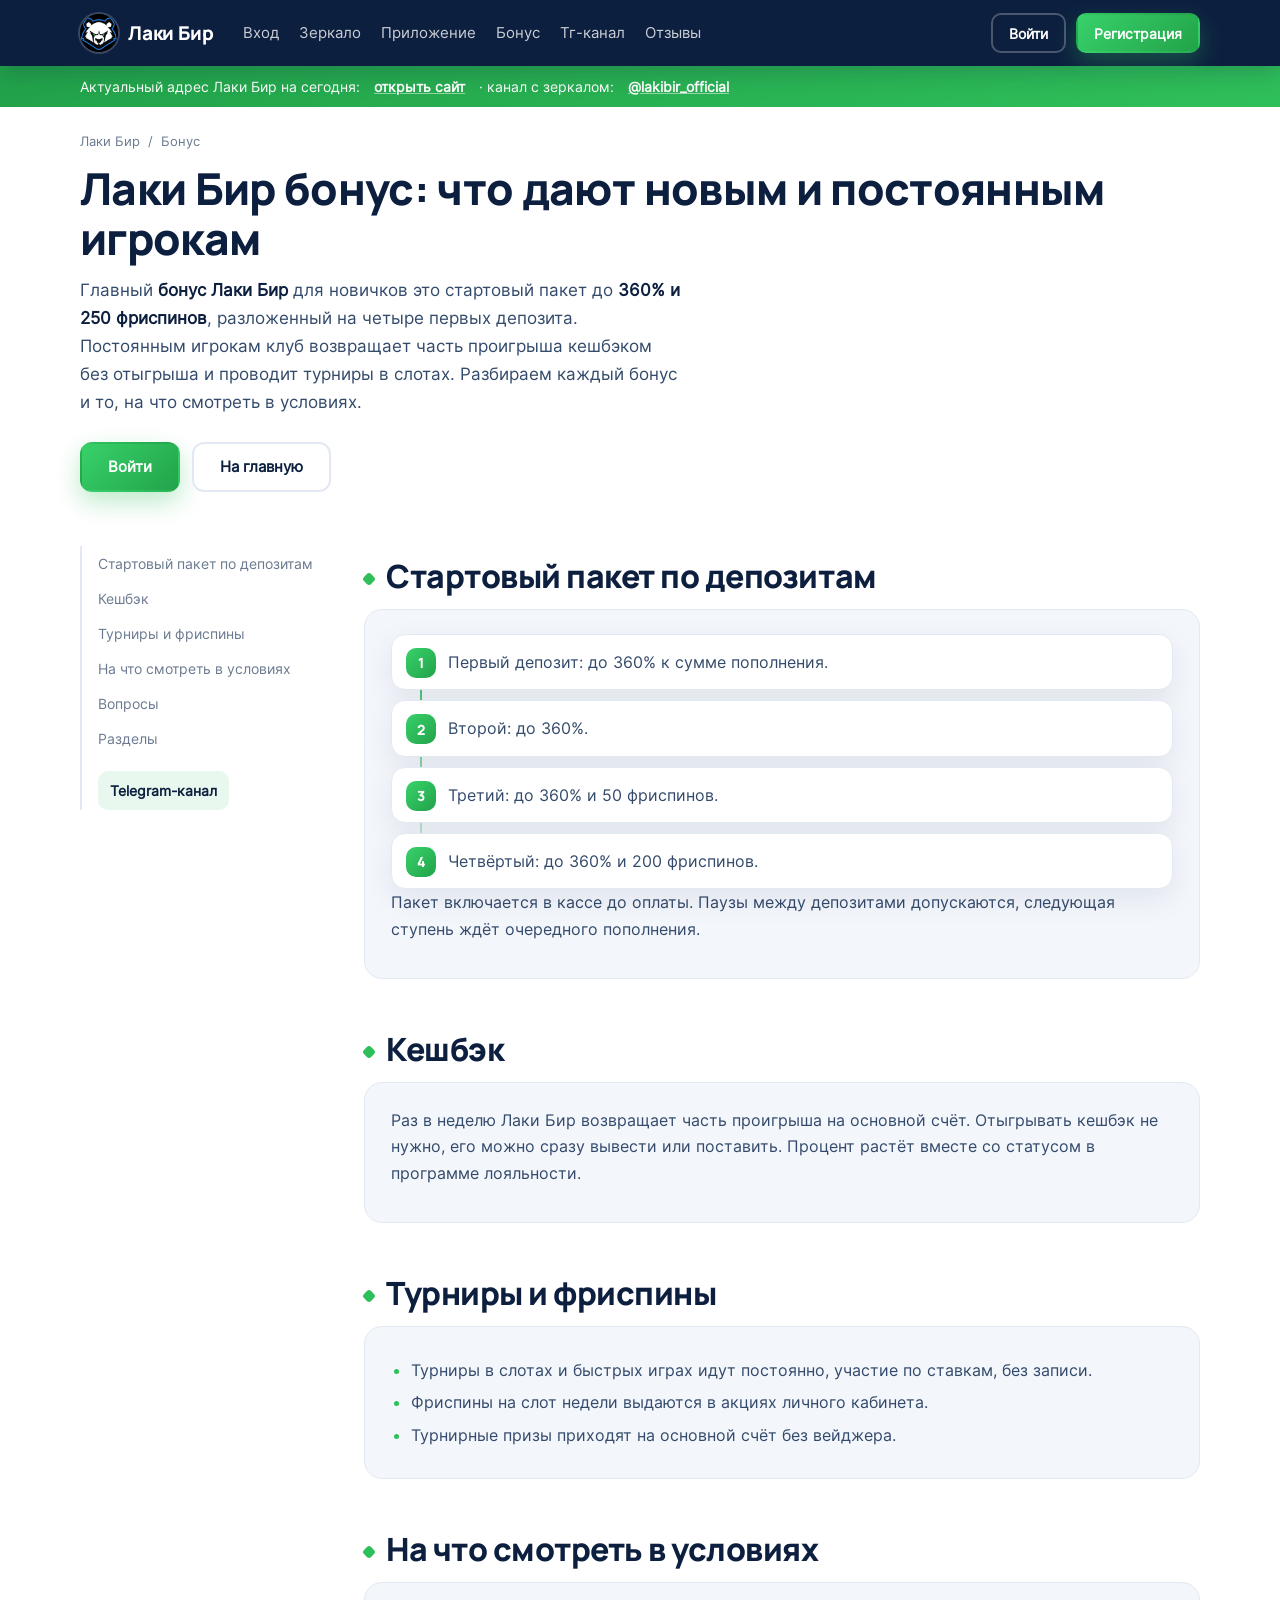
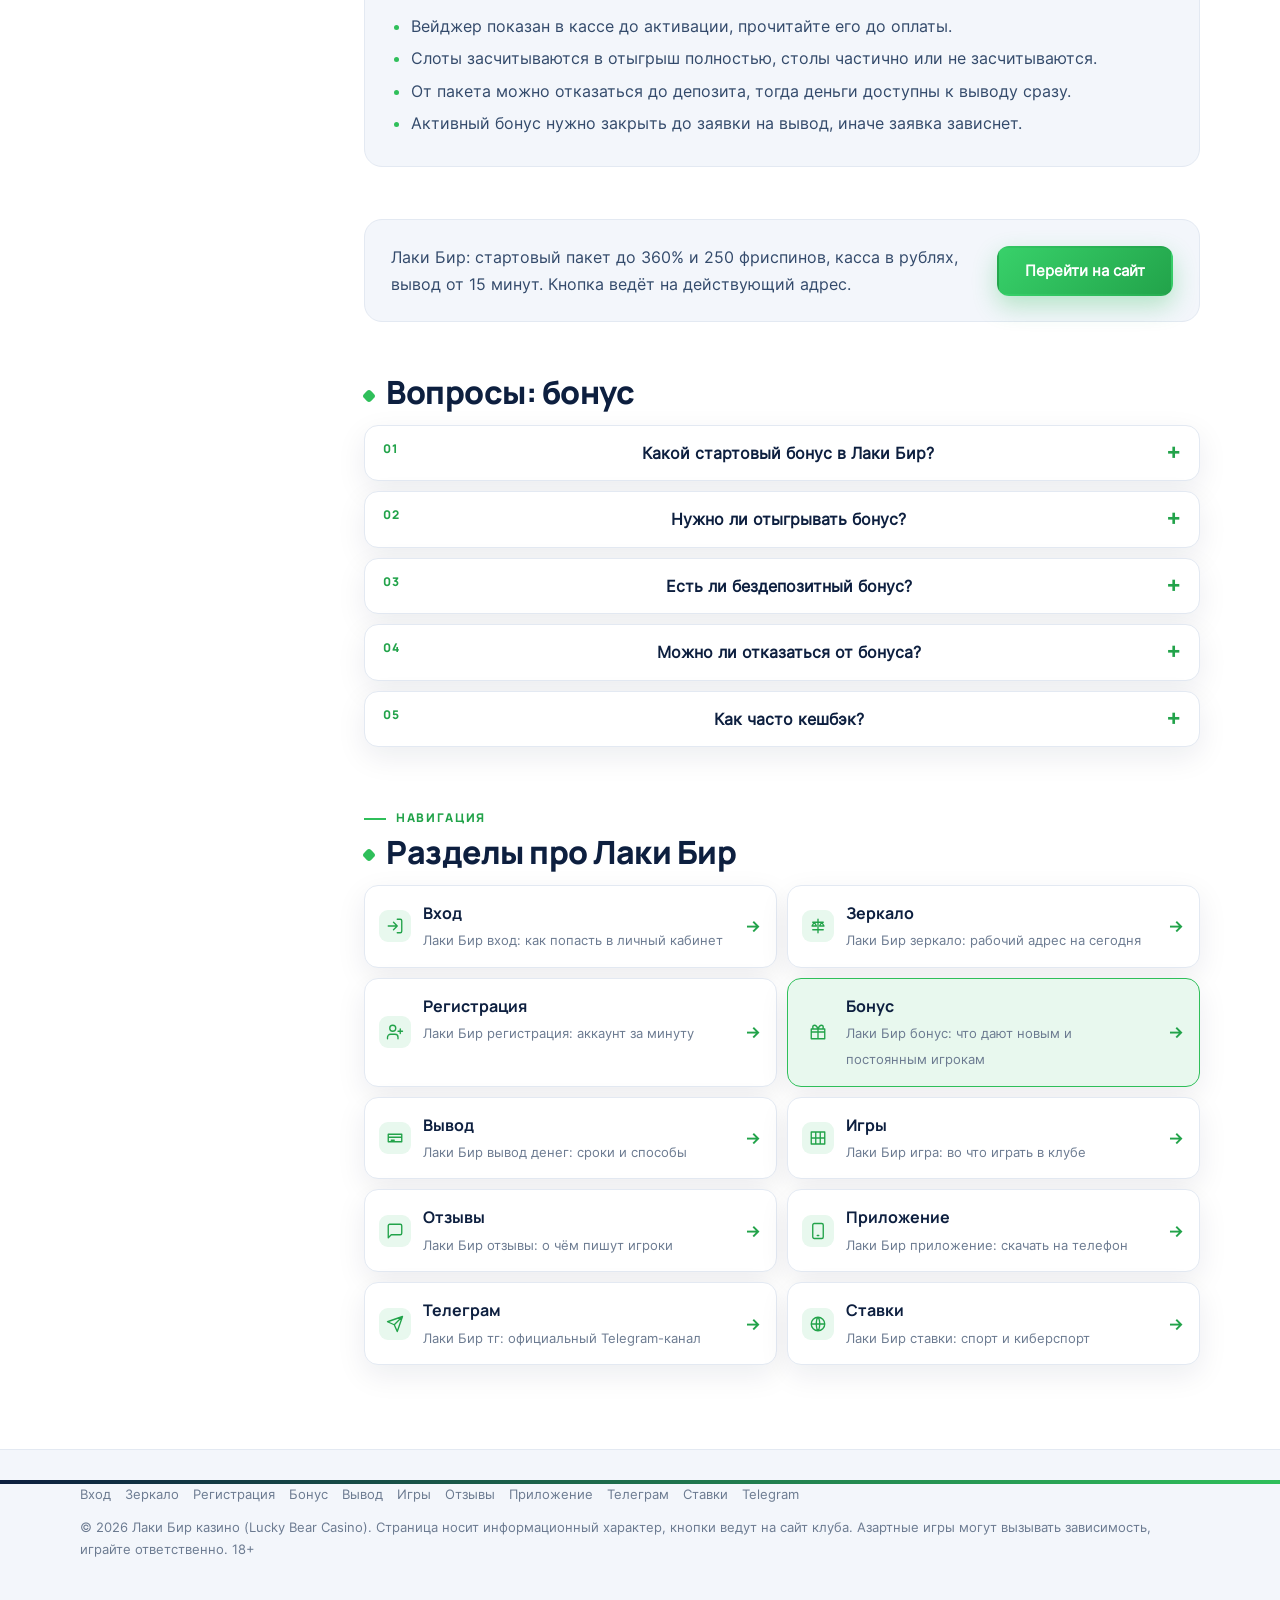
==== commit 7f9d2b8e: "Стиль: номера разделов, кольцо и блобы в hero, иконки в фактах/кассе/хабе, адресная строка зеркала, " ====
--- a/bonus/index.html
+++ b/bonus/index.html
@@ -13,7 +13,7 @@
 <meta property="og:type" content="website"><meta property="og:locale" content="ru_RU"><meta property="og:site_name" content="Лаки Бир казино">
 <meta property="og:title" content="Лаки Бир бонус — стартовый пакет 360% и 250 фриспинов, кешбэк и турниры казино Лаки Бир"><meta property="og:description" content="Бонусы Лаки Бир казино: стартовый пакет до 360% и 250 фриспинов на четыре депозита, еженедельный кешбэк без отыгрыша, турниры, фриспины на слот недели. Условия и отыгрыш. 18+."><meta property="og:url" content="https://lakibir.moscow/bonus/"><meta property="og:image" content="https://lakibir.moscow/assets/logo.png">
 <link rel="preconnect" href="https://fonts.googleapis.com"><link rel="preconnect" href="https://fonts.gstatic.com" crossorigin><link rel="stylesheet" href="https://fonts.googleapis.com/css2?family=Manrope:wght@700;800&display=swap">
-<link rel="stylesheet" href="../css/site.css?v=4">
+<link rel="stylesheet" href="../css/site.css?v=5">
 <script type="application/ld+json">
 {
  "@context": "https://schema.org",
@@ -111,10 +111,23 @@
 <section id="s1"><h2>Стартовый пакет по депозитам</h2><div class="card"><ol class="steps"><li>Первый депозит: до 360% к сумме пополнения.</li><li>Второй: до 360%.</li><li>Третий: до 360% и 50 фриспинов.</li><li>Четвёртый: до 360% и 200 фриспинов.</li></ol><p>Пакет включается в кассе до оплаты. Паузы между депозитами допускаются, следующая ступень ждёт очередного пополнения.</p></div></section><section id="s2"><h2>Кешбэк</h2><div class="card"><p>Раз в неделю Лаки Бир возвращает часть проигрыша на основной счёт. Отыгрывать кешбэк не нужно, его можно сразу вывести или поставить. Процент растёт вместе со статусом в программе лояльности.</p></div></section><section id="s3"><h2>Турниры и фриспины</h2><div class="card"><ul class="list"><li>Турниры в слотах и быстрых играх идут постоянно, участие по ставкам, без записи.</li><li>Фриспины на слот недели выдаются в акциях личного кабинета.</li><li>Турнирные призы приходят на основной счёт без вейджера.</li></ul></div></section><section id="s4"><h2>На что смотреть в условиях</h2><div class="card"><ul class="list"><li>Вейджер показан в кассе до активации, прочитайте его до оплаты.</li><li>Слоты засчитываются в отыгрыш полностью, столы частично или не засчитываются.</li><li>От пакета можно отказаться до депозита, тогда деньги доступны к выводу сразу.</li><li>Активный бонус нужно закрыть до заявки на вывод, иначе заявка зависнет.</li></ul></div></section>
 <section><div class="card cta"><p>Лаки Бир: стартовый пакет до 360% и 250 фриспинов, касса в рублях, вывод от 15 минут. Кнопка ведёт на действующий адрес.</p><a class="btn btn-g" href="https://fungame555.store/7in6M8" target="_blank" rel="sponsored noopener">Перейти на сайт</a></div></section>
 <section class="faq" id="faq"><h2>Вопросы: бонус</h2><details><summary>Какой стартовый бонус в Лаки Бир?</summary><p>До 360% и 250 фриспинов на первые четыре депозита.</p></details><details><summary>Нужно ли отыгрывать бонус?</summary><p>Стартовый пакет да, по вейджеру из кассы; кешбэк и турнирные призы нет.</p></details><details><summary>Есть ли бездепозитный бонус?</summary><p>Постоянного нет, фриспины без депозита бывают в акциях.</p></details><details><summary>Можно ли отказаться от бонуса?</summary><p>Да, в кассе до пополнения.</p></details><details><summary>Как часто кешбэк?</summary><p>Раз в неделю, автоматически.</p></details></section>
-<section id="razdely"><h2>Разделы про Лаки Бир</h2><div class="hub"><a href="../vhod/" title="Лаки Бир вход: как попасть в личный кабинет"><b>Вход</b><small>Лаки Бир вход: как попасть в личный кабинет</small></a><a href="../zerkalo/" title="Лаки Бир зеркало: рабочий адрес на сегодня"><b>Зеркало</b><small>Лаки Бир зеркало: рабочий адрес на сегодня</small></a><a href="../registraciya/" title="Лаки Бир регистрация: аккаунт за минуту"><b>Регистрация</b><small>Лаки Бир регистрация: аккаунт за минуту</small></a><a href="../bonus/" title="Лаки Бир бонус: что дают новым и постоянным игрокам" aria-current="page" class="is-cur"><b>Бонус</b><small>Лаки Бир бонус: что дают новым и постоянным игрокам</small></a><a href="../vyvod/" title="Лаки Бир вывод денег: сроки и способы"><b>Вывод</b><small>Лаки Бир вывод денег: сроки и способы</small></a><a href="../igry/" title="Лаки Бир игра: во что играть в клубе"><b>Игры</b><small>Лаки Бир игра: во что играть в клубе</small></a><a href="../otzyvy/" title="Лаки Бир отзывы: о чём пишут игроки"><b>Отзывы</b><small>Лаки Бир отзывы: о чём пишут игроки</small></a><a href="../prilozhenie/" title="Лаки Бир приложение: скачать на телефон"><b>Приложение</b><small>Лаки Бир приложение: скачать на телефон</small></a><a href="../tg/" title="Лаки Бир тг: официальный Telegram-канал"><b>Телеграм</b><small>Лаки Бир тг: официальный Telegram-канал</small></a><a href="../stavki/" title="Лаки Бир ставки: спорт и киберспорт"><b>Ставки</b><small>Лаки Бир ставки: спорт и киберспорт</small></a></div></section>
+<section id="razdely"><span class="num">Навигация</span><h2>Разделы про Лаки Бир</h2><div class="hub"><a href="../vhod/" title="Лаки Бир вход: как попасть в личный кабинет"><span class="ic"><svg viewBox="0 0 24 24" fill="none" stroke="currentColor" stroke-width="1.8" stroke-linecap="round" stroke-linejoin="round"><path d="M15 3h4a2 2 0 012 2v14a2 2 0 01-2 2h-4M10 17l5-5-5-5M15 12H3"/></svg></span><b>Вход</b><small>Лаки Бир вход: как попасть в личный кабинет</small></a><a href="../zerkalo/" title="Лаки Бир зеркало: рабочий адрес на сегодня"><span class="ic"><svg viewBox="0 0 24 24" fill="none" stroke="currentColor" stroke-width="1.8" stroke-linecap="round" stroke-linejoin="round"><path d="M12 3v18M5 7h14M5 17h14M7 7l-3 5h6l-3-5zM17 7l-3 5h6l-3-5z"/></svg></span><b>Зеркало</b><small>Лаки Бир зеркало: рабочий адрес на сегодня</small></a><a href="../registraciya/" title="Лаки Бир регистрация: аккаунт за минуту"><span class="ic"><svg viewBox="0 0 24 24" fill="none" stroke="currentColor" stroke-width="1.8" stroke-linecap="round" stroke-linejoin="round"><path d="M16 21v-2a4 4 0 00-4-4H6a4 4 0 00-4 4v2M9 11a4 4 0 100-8 4 4 0 000 8zM19 8v6M22 11h-6"/></svg></span><b>Регистрация</b><small>Лаки Бир регистрация: аккаунт за минуту</small></a><a href="../bonus/" title="Лаки Бир бонус: что дают новым и постоянным игрокам" aria-current="page" class="is-cur"><span class="ic"><svg viewBox="0 0 24 24" fill="none" stroke="currentColor" stroke-width="1.8" stroke-linecap="round" stroke-linejoin="round"><path d="M3 8h18v13H3zM3 12h18M12 8v13M7.5 8a2.5 2.5 0 110-5C10 3 12 8 12 8s2-5 4.5-5a2.5 2.5 0 110 5"/></svg></span><b>Бонус</b><small>Лаки Бир бонус: что дают новым и постоянным игрокам</small></a><a href="../vyvod/" title="Лаки Бир вывод денег: сроки и способы"><span class="ic"><svg viewBox="0 0 24 24" fill="none" stroke="currentColor" stroke-width="1.8" stroke-linecap="round" stroke-linejoin="round"><path d="M3 7h18v10H3zM3 11h18M7 15h4"/></svg></span><b>Вывод</b><small>Лаки Бир вывод денег: сроки и способы</small></a><a href="../igry/" title="Лаки Бир игра: во что играть в клубе"><span class="ic"><svg viewBox="0 0 24 24" fill="none" stroke="currentColor" stroke-width="1.8" stroke-linecap="round" stroke-linejoin="round"><path d="M3 4h18v16H3zM9 4v16M15 4v16M3 12h18"/></svg></span><b>Игры</b><small>Лаки Бир игра: во что играть в клубе</small></a><a href="../otzyvy/" title="Лаки Бир отзывы: о чём пишут игроки"><span class="ic"><svg viewBox="0 0 24 24" fill="none" stroke="currentColor" stroke-width="1.8" stroke-linecap="round" stroke-linejoin="round"><path d="M21 15a2 2 0 01-2 2H7l-4 4V5a2 2 0 012-2h14a2 2 0 012 2z"/></svg></span><b>Отзывы</b><small>Лаки Бир отзывы: о чём пишут игроки</small></a><a href="../prilozhenie/" title="Лаки Бир приложение: скачать на телефон"><span class="ic"><svg viewBox="0 0 24 24" fill="none" stroke="currentColor" stroke-width="1.8" stroke-linecap="round" stroke-linejoin="round"><path d="M7 2h10a2 2 0 012 2v16a2 2 0 01-2 2H7a2 2 0 01-2-2V4a2 2 0 012-2zM11 18h2"/></svg></span><b>Приложение</b><small>Лаки Бир приложение: скачать на телефон</small></a><a href="../tg/" title="Лаки Бир тг: официальный Telegram-канал"><span class="ic"><svg viewBox="0 0 24 24" fill="none" stroke="currentColor" stroke-width="1.8" stroke-linecap="round" stroke-linejoin="round"><path d="M22 2L11 13M22 2l-7 20-4-9-9-4 20-7z"/></svg></span><b>Телеграм</b><small>Лаки Бир тг: официальный Telegram-канал</small></a><a href="../stavki/" title="Лаки Бир ставки: спорт и киберспорт"><span class="ic"><svg viewBox="0 0 24 24" fill="none" stroke="currentColor" stroke-width="1.8" stroke-linecap="round" stroke-linejoin="round"><path d="M12 3a9 9 0 100 18 9 9 0 000-18zM12 3c3 3 3 15 0 18M12 3c-3 3-3 15 0 18M3 12h18"/></svg></span><b>Ставки</b><small>Лаки Бир ставки: спорт и киберспорт</small></a></div></section>
 </div>
 </div>
 </main>
 <footer><div class="wrap"><nav><a href="../vhod/" title="Лаки Бир вход: как попасть в личный кабинет">Вход</a><a href="../zerkalo/" title="Лаки Бир зеркало: рабочий адрес на сегодня">Зеркало</a><a href="../registraciya/" title="Лаки Бир регистрация: аккаунт за минуту">Регистрация</a><a href="../bonus/" title="Лаки Бир бонус: что дают новым и постоянным игрокам">Бонус</a><a href="../vyvod/" title="Лаки Бир вывод денег: сроки и способы">Вывод</a><a href="../igry/" title="Лаки Бир игра: во что играть в клубе">Игры</a><a href="../otzyvy/" title="Лаки Бир отзывы: о чём пишут игроки">Отзывы</a><a href="../prilozhenie/" title="Лаки Бир приложение: скачать на телефон">Приложение</a><a href="../tg/" title="Лаки Бир тг: официальный Telegram-канал">Телеграм</a><a href="../stavki/" title="Лаки Бир ставки: спорт и киберспорт">Ставки</a><a href="https://t.me/lakibir_official" target="_blank" rel="noopener">Telegram</a></nav><p>© 2026 Лаки Бир казино (Lucky Bear Casino). Страница носит информационный характер, кнопки ведут на сайт клуба. Азартные игры могут вызывать зависимость, играйте ответственно. 18+</p></div></footer><div class="sticky"><span><b>До 360% + 250 FS</b>стартовый пакет Лаки Бир</span><a class="btn btn-g btn-s" href="https://fungame555.store/7in6M8" target="_blank" rel="sponsored noopener">Забрать</a></div>
+<script>
+(function(){
+  var els=document.querySelectorAll('.card,.tile,.ladder>div,.steps li,.hub a,.faq details,.mirror,.pay');
+  if('IntersectionObserver' in window && !matchMedia('(prefers-reduced-motion: reduce)').matches){
+    els.forEach(function(e){e.classList.add('rv')});
+    var io=new IntersectionObserver(function(en){en.forEach(function(x){if(x.isIntersecting){x.target.classList.add('in');io.unobserve(x.target)}})},{rootMargin:'0px 0px -8% 0px'});
+    els.forEach(function(e){io.observe(e)});
+    setTimeout(function(){els.forEach(function(e){e.classList.add('in')})},2500);
+  }
+  var top=document.querySelector('.top');
+  addEventListener('scroll',function(){top.classList.toggle('scrolled',scrollY>40)},{passive:true});
+})();
+</script>
 </body>
 </html>
--- a/css/site.css
+++ b/css/site.css
@@ -38,8 +38,8 @@
 .hero__side .t{text-align:center;color:var(--ink2);margin-bottom:16px}
 .hero__side .btn{width:100%}
 .facts{display:grid;grid-template-columns:repeat(4,1fr);gap:12px;margin-top:30px}
-.facts div{padding:16px 18px;background:#fff;border:1px solid var(--line);border-radius:14px;box-shadow:var(--sh)}
-.facts b{display:block;font:800 22px var(--head);color:var(--ink);letter-spacing:-.02em}.facts span{font-size:13px;color:var(--mut)}
+.facts>div{padding:14px 14px;background:#fff;border:1px solid var(--line);border-radius:14px;box-shadow:var(--sh)}
+.facts b{display:block;font:800 20px/1.1 var(--head);white-space:nowrap;color:var(--ink);letter-spacing:-.02em}.facts span{display:block;font-size:12px;line-height:1.3;color:var(--mut);margin-top:3px}
 .layout{display:grid;grid-template-columns:240px 1fr;gap:44px;padding:44px 0}
 .toc{position:sticky;top:86px;align-self:start;border-left:2px solid var(--line);padding-left:16px}
 .toc a{display:block;font-size:14px;color:var(--mut);text-decoration:none;padding:6px 0;transition:color .15s}.toc a:hover{color:var(--ink)}
@@ -126,3 +126,40 @@
 .tile>div b{display:block;color:var(--ink);margin-bottom:4px;font-family:var(--head)}.tile>div p{font-size:14px;margin:0;color:var(--mut)}
 @media(max-width:800px){.hero__art{min-height:300px;margin-top:10px}.hero__art img{width:min(260px,70%)}.chip b{font-size:18px}.ticker{font-size:12px}}
 @media(prefers-reduced-motion:reduce){.hero__art img,.chip,.hero h1,.hero .lead,.hero .row,.hero .eyebrow,.ticker__track,.ladder .prog i,.status i,.chip .pulse{animation:none}}
+
+/* ---- проход 3 ---- */
+.hero__art::after{content:"";position:absolute;width:300px;height:300px;border-radius:50%;border:2px dashed rgba(13,31,63,.18);animation:spin 40s linear infinite}
+.hero__art img{z-index:1}.chip{z-index:2}
+@keyframes spin{to{transform:rotate(360deg)}}
+.blob{position:absolute;border-radius:50%;filter:blur(40px);opacity:.55;pointer-events:none;animation:drift 14s ease-in-out infinite alternate}
+.blob.b1{width:380px;height:380px;left:-120px;top:-80px;background:rgba(47,191,90,.25)}
+.blob.b2{width:320px;height:320px;right:-80px;bottom:-120px;background:rgba(13,31,63,.16);animation-delay:-7s}
+@keyframes drift{to{transform:translate(40px,30px) scale(1.08)}}
+.num{display:block;font:800 12px var(--head);letter-spacing:.14em;text-transform:uppercase;color:var(--green2);margin-bottom:8px}
+.num::before{content:"";display:inline-block;width:22px;height:2px;background:var(--green);vertical-align:middle;margin-right:10px}
+.facts>div{display:grid;grid-template-columns:40px 1fr;gap:12px;align-items:center}.facts>div>div{display:block}
+.facts svg{width:40px;height:40px;padding:9px;border-radius:12px;background:var(--mint);color:var(--green2)}
+.ladder{align-items:end}
+.ladder div:nth-child(1){padding-top:18px}.ladder div:nth-child(2){padding-top:30px}.ladder div:nth-child(3){padding-top:42px}.ladder div:nth-child(4){padding-top:54px}
+.ladder .gift{width:34px;height:34px;margin:0 auto 8px;border-radius:10px;background:var(--mint);color:var(--green2);display:grid;place-items:center}
+.ladder .gift svg{width:20px;height:20px}
+.ladder div:nth-child(4) .gift{background:linear-gradient(135deg,#38d16a,#22a34a);color:#fff;box-shadow:0 8px 18px rgba(47,191,90,.35)}
+.addr{display:flex;align-items:center;gap:10px;background:rgba(255,255,255,.1);border:1px solid rgba(255,255,255,.18);border-radius:12px;padding:10px 14px;margin:14px 0 4px;font:600 14px var(--head);color:#fff;max-width:520px}
+.addr .lock{width:18px;height:18px;color:#7fe0a0;flex:0 0 18px}
+.addr .url{flex:1;letter-spacing:.02em;overflow:hidden;text-overflow:ellipsis;white-space:nowrap}
+.addr .ok{font-size:11px;padding:4px 8px;border-radius:999px;background:rgba(127,224,160,.18);color:#7fe0a0;letter-spacing:.06em;text-transform:uppercase}
+.pay td:first-child{display:flex;align-items:center;gap:10px;font-weight:600;color:var(--ink)}
+.pay td svg{width:26px;height:26px;padding:5px;border-radius:8px;background:var(--mint);color:var(--green2);flex:0 0 26px}
+.hub a{padding-left:58px}
+.hub a .ic{position:absolute;left:14px;top:50%;transform:translateY(-50%);width:32px;height:32px;border-radius:9px;background:var(--mint);color:var(--green2);display:grid;place-items:center}
+.hub a .ic svg{width:18px;height:18px}
+.faq details{counter-increment:q}.faq summary::before{content:counter(q,decimal-leading-zero);font:800 12px var(--head);color:var(--green2);margin-right:12px;letter-spacing:.06em}
+.faq{counter-reset:q}
+.rv{transform:translateY(18px);transition:transform .6s ease,opacity .6s ease;opacity:.001}
+.rv.in{transform:none;opacity:1}
+.top.scrolled{background:rgba(13,31,63,.92);backdrop-filter:blur(10px)}
+footer .wrap{position:relative}
+footer::before{content:"";display:block;height:4px;background:linear-gradient(90deg,var(--navy),var(--green),var(--navy));background-size:200% 100%;animation:shine 6s linear infinite}
+@keyframes shine{to{background-position:200% 0}}
+@media(max-width:800px){.layout{grid-template-columns:minmax(0,1fr)}.hero__art::after{width:220px;height:220px}.blob{display:none}.ladder div:nth-child(n){padding-top:18px}}
+@media(prefers-reduced-motion:reduce){.hero__art::after,.blob,footer::before{animation:none}.rv{opacity:1;transform:none;transition:none}}
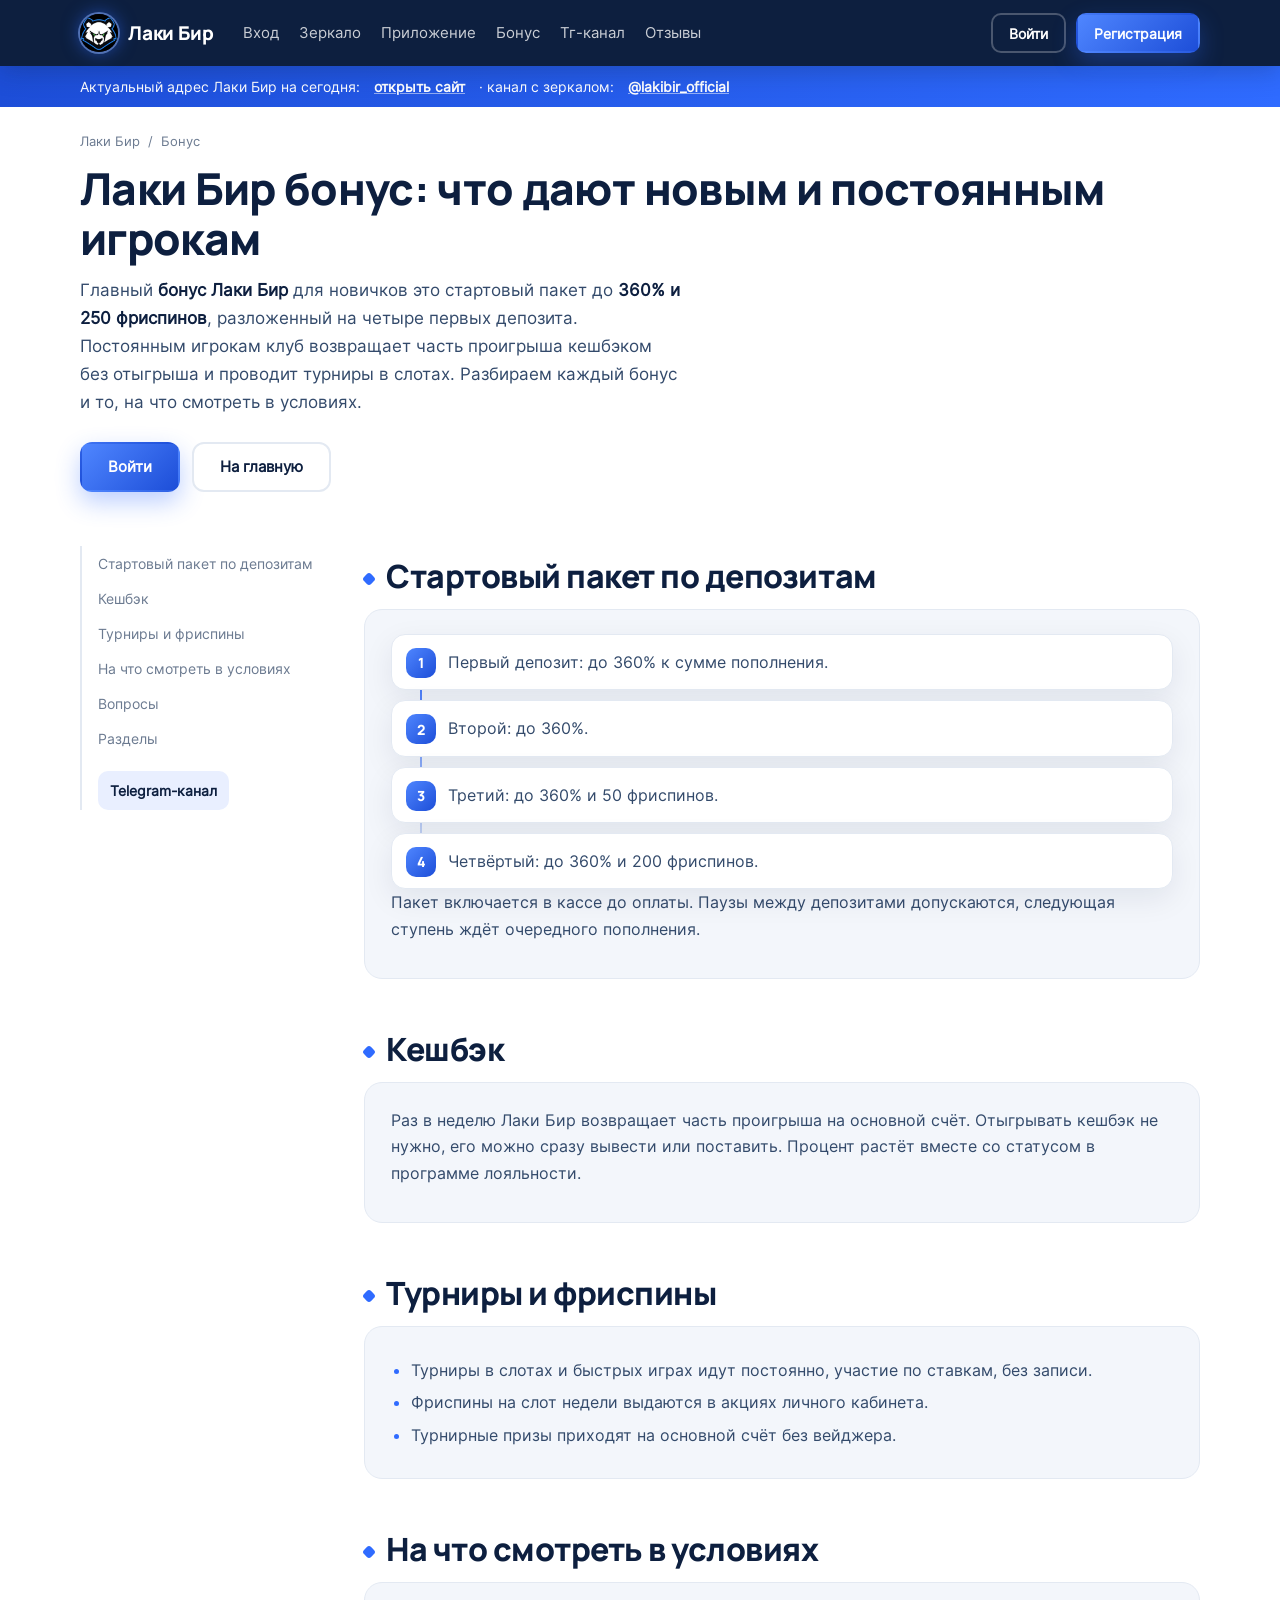
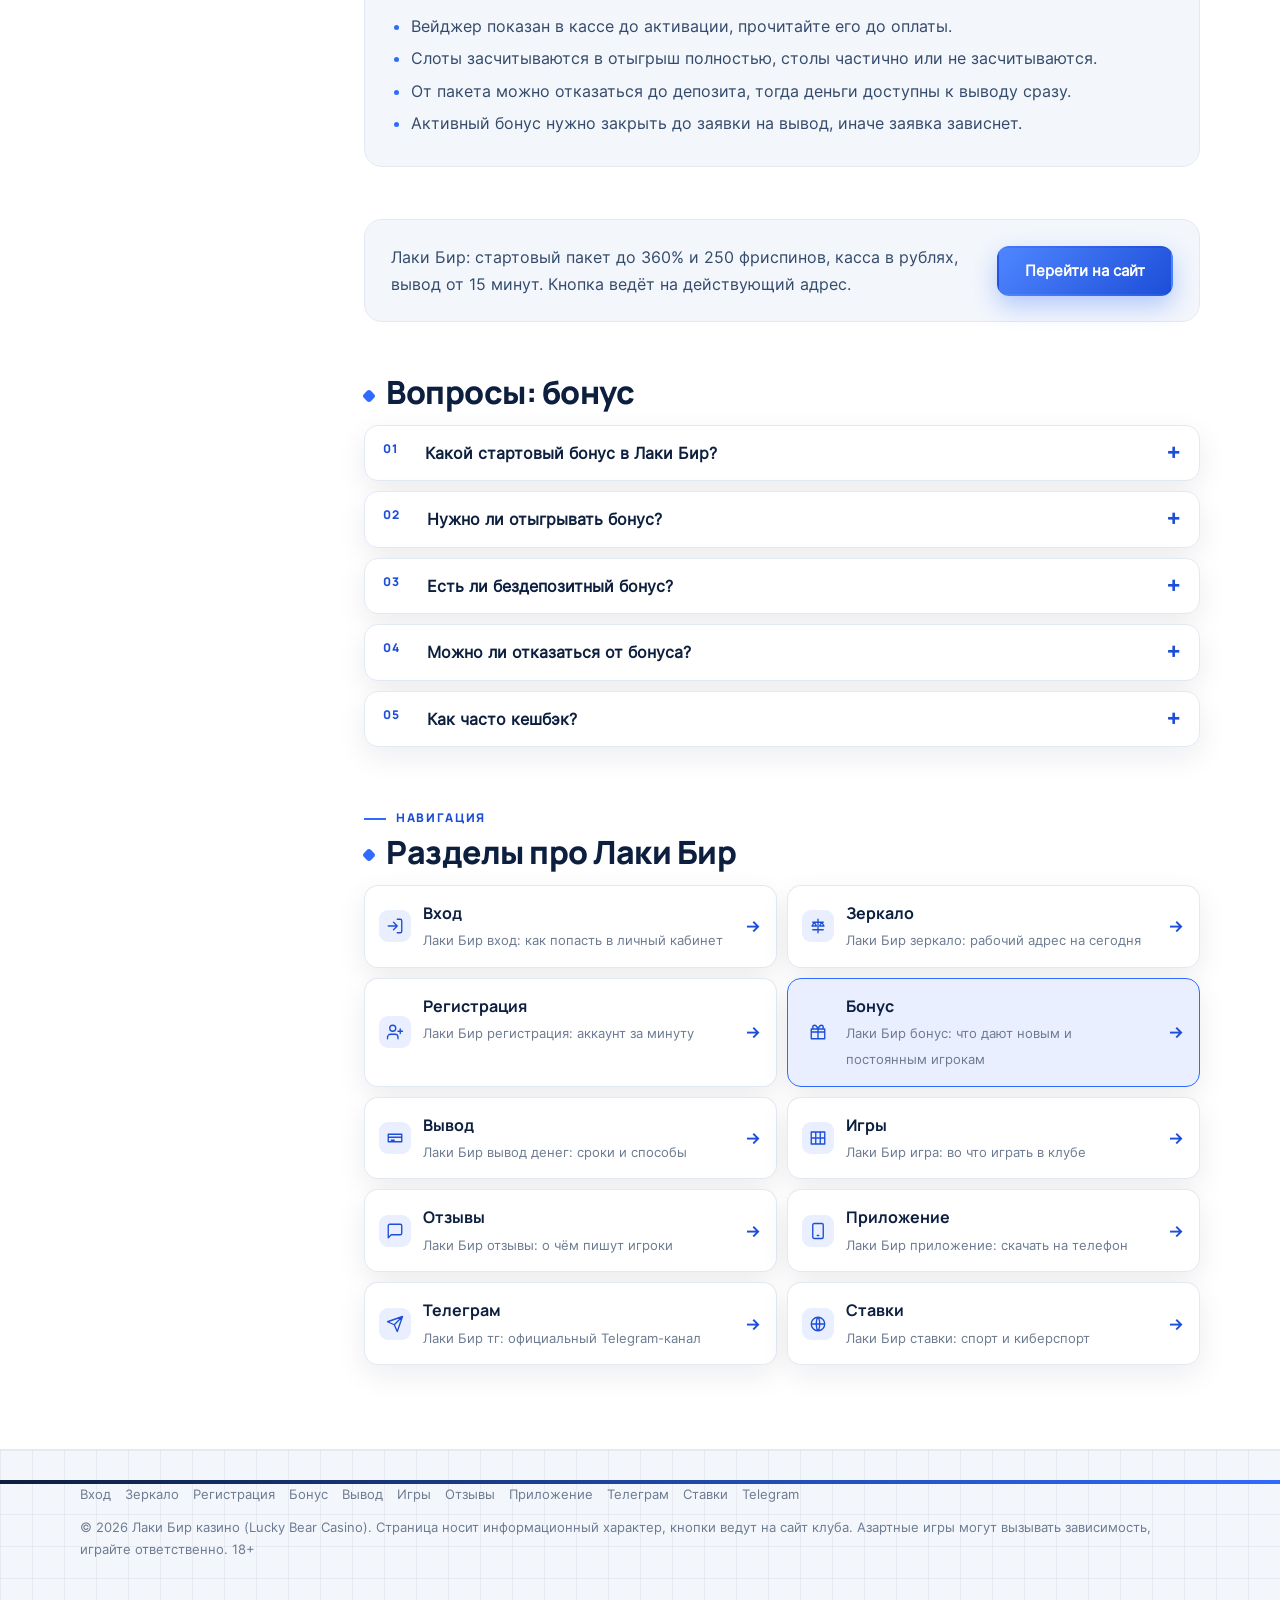
==== commit 519fda3a: "Синий акцент вместо зелёного; градиентный заголовок, призрачные номера разделов, шиммер кнопок, град" ====
--- a/bonus/index.html
+++ b/bonus/index.html
@@ -13,7 +13,7 @@
 <meta property="og:type" content="website"><meta property="og:locale" content="ru_RU"><meta property="og:site_name" content="Лаки Бир казино">
 <meta property="og:title" content="Лаки Бир бонус — стартовый пакет 360% и 250 фриспинов, кешбэк и турниры казино Лаки Бир"><meta property="og:description" content="Бонусы Лаки Бир казино: стартовый пакет до 360% и 250 фриспинов на четыре депозита, еженедельный кешбэк без отыгрыша, турниры, фриспины на слот недели. Условия и отыгрыш. 18+."><meta property="og:url" content="https://lakibir.moscow/bonus/"><meta property="og:image" content="https://lakibir.moscow/assets/logo.png">
 <link rel="preconnect" href="https://fonts.googleapis.com"><link rel="preconnect" href="https://fonts.gstatic.com" crossorigin><link rel="stylesheet" href="https://fonts.googleapis.com/css2?family=Manrope:wght@700;800&display=swap">
-<link rel="stylesheet" href="../css/site.css?v=5">
+<link rel="stylesheet" href="../css/site.css?v=6">
 <script type="application/ld+json">
 {
  "@context": "https://schema.org",
--- a/css/site.css
+++ b/css/site.css
@@ -1,5 +1,5 @@
 @font-face{font-family:"Inter";src:url("../assets/fonts/Inter-Regular.woff") format("woff");font-weight:400;font-display:swap}
-:root{--bg:#ffffff;--bg2:#f3f6fb;--ink:#0d1f3f;--ink2:#334a6b;--mut:#6b7a90;--line:#e3e9f2;--navy:#0d1f3f;--navy2:#15305f;--green:#2fbf5a;--green2:#22a34a;--mint:#e8f8ee;--font:"Inter",system-ui,-apple-system,"Segoe UI",Roboto,sans-serif;--head:"Manrope",var(--font);--sh:0 10px 30px rgba(13,31,63,.08);--sh2:0 18px 44px rgba(13,31,63,.14)}
+:root{--bg:#ffffff;--bg2:#f3f6fb;--ink:#0d1f3f;--ink2:#334a6b;--mut:#6b7a90;--line:#e3e9f2;--navy:#0d1f3f;--navy2:#15305f;--green:#2f6bff;--green2:#1d4ed8;--mint:#e9efff;--font:"Inter",system-ui,-apple-system,"Segoe UI",Roboto,sans-serif;--head:"Manrope",var(--font);--sh:0 10px 30px rgba(13,31,63,.08);--sh2:0 18px 44px rgba(13,31,63,.14)}
 *{box-sizing:border-box}[hidden]{display:none!important}html{scroll-behavior:smooth}
 body{margin:0;font:16px/1.65 var(--font);color:var(--ink2);background:var(--bg);-webkit-font-smoothing:antialiased}
 a{color:var(--navy)}img{max-width:100%;height:auto}
@@ -11,7 +11,7 @@
 p{margin:0 0 12px}strong{color:var(--ink);font-weight:600}
 .btn{display:inline-flex;align-items:center;justify-content:center;gap:8px;height:50px;padding:0 26px;border-radius:12px;font:600 15px var(--font);text-decoration:none;border:2px solid transparent;cursor:pointer;white-space:nowrap;transition:transform .15s,box-shadow .15s,background .15s}
 .btn:active{transform:translateY(1px)}
-.btn-g{background:linear-gradient(135deg,#38d16a,#22a34a);color:#fff;box-shadow:0 10px 24px rgba(47,191,90,.32)}.btn-g:hover{box-shadow:0 14px 30px rgba(47,191,90,.42)}
+.btn-g{background:linear-gradient(135deg,#4f86ff,#1d4ed8);color:#fff;box-shadow:0 10px 24px rgba(47,107,255,.32)}.btn-g:hover{box-shadow:0 14px 30px rgba(47,107,255,.42)}
 .btn-n{background:var(--navy);color:#fff;box-shadow:0 10px 24px rgba(13,31,63,.25)}.btn-n:hover{background:var(--navy2)}
 .btn-o{border-color:var(--line);color:var(--ink);background:#fff}.btn-o:hover{border-color:var(--navy);box-shadow:var(--sh)}
 .btn-s{height:40px;padding:0 16px;font-size:14px;border-radius:10px}
@@ -22,8 +22,8 @@
 .brand img{width:38px;height:38px;border-radius:50%;box-shadow:0 0 0 2px rgba(255,255,255,.18)}
 .top nav{display:flex;gap:20px;margin-left:8px}.top nav a{color:rgba(255,255,255,.78);text-decoration:none;font-size:15px}.top nav a:hover{color:#fff}
 .top .acts{margin-left:auto;display:flex;gap:10px}.top .btn-o{border-color:rgba(255,255,255,.25);background:transparent;color:#fff}.top .btn-o:hover{border-color:#fff;box-shadow:none}
-.bar{background:linear-gradient(90deg,#22a34a,#2fbf5a);color:#fff;font-size:14px;padding:9px 0}.bar .wrap{display:flex;gap:14px;flex-wrap:wrap;align-items:center}.bar a{color:#fff;font-weight:700;text-decoration-color:rgba(255,255,255,.5)}
-.hero{padding:60px 0 40px;background:radial-gradient(900px 420px at 80% -10%,rgba(47,191,90,.14),transparent 60%),radial-gradient(700px 400px at 0% 100%,rgba(13,31,63,.07),transparent 60%),var(--bg);border-bottom:1px solid var(--line)}
+.bar{background:linear-gradient(90deg,#1d4ed8,#2f6bff);color:#fff;font-size:14px;padding:9px 0}.bar .wrap{display:flex;gap:14px;flex-wrap:wrap;align-items:center}.bar a{color:#fff;font-weight:700;text-decoration-color:rgba(255,255,255,.5)}
+.hero{padding:60px 0 40px;background:radial-gradient(900px 420px at 80% -10%,rgba(47,107,255,.14),transparent 60%),radial-gradient(700px 400px at 0% 100%,rgba(13,31,63,.07),transparent 60%),var(--bg);border-bottom:1px solid var(--line)}
 .hero .wrap{display:grid;grid-template-columns:1.2fr .8fr;gap:44px;align-items:center}
 .eyebrow{display:inline-flex;align-items:center;gap:8px;font-size:12px;letter-spacing:.1em;text-transform:uppercase;color:var(--green2);font-weight:700;margin:0 0 16px;padding:6px 12px;border-radius:999px;background:var(--mint)}
 .eyebrow::before{content:"";width:7px;height:7px;border-radius:50%;background:var(--green)}
@@ -31,7 +31,7 @@
 h1 small{display:block;font:400 clamp(16px,1.8vw,19px)/1.45 var(--font);color:var(--mut);letter-spacing:0;margin-top:12px}
 .lead{font-size:17px;max-width:600px;margin:0 0 26px}
 .hero__side{position:relative;background:#fff;border:1px solid var(--line);border-radius:20px;padding:26px 24px 24px;box-shadow:var(--sh2);overflow:hidden}
-.hero__side::before{content:"";position:absolute;inset:0 0 auto 0;height:6px;background:linear-gradient(90deg,var(--green),#7fe0a0)}
+.hero__side::before{content:"";position:absolute;inset:0 0 auto 0;height:6px;background:linear-gradient(90deg,var(--green),#8db4ff)}
 .hero__side img{width:150px;margin:6px auto 8px;display:block;filter:drop-shadow(0 14px 24px rgba(13,31,63,.25))}
 .hero__side .k{text-align:center;font-size:12px;color:var(--mut);text-transform:uppercase;letter-spacing:.1em;font-weight:700}
 .hero__side .big{text-align:center;font:800 44px/1.05 var(--head);color:var(--ink);margin:6px 0 2px;letter-spacing:-.03em}
@@ -51,23 +51,23 @@
 .tile:hover{transform:translateY(-2px);box-shadow:var(--sh2)}
 .tile b{display:block;color:var(--ink);margin-bottom:4px;font-family:var(--head)}.tile p{font-size:14px;margin:0;color:var(--mut)}
 .ladder{display:grid;grid-template-columns:repeat(4,1fr);gap:12px}
-.ladder div{position:relative;border:1px solid var(--line);border-radius:16px;padding:18px 16px 16px;text-align:center;background:#fff;box-shadow:var(--sh);overflow:hidden}
-.ladder div::before{content:"";position:absolute;inset:0 0 auto 0;height:4px;background:linear-gradient(90deg,var(--navy),var(--green))}
-.ladder div:nth-child(2)::before{opacity:.75}.ladder div:nth-child(3)::before{opacity:.5}.ladder div:nth-child(4)::before{opacity:.3}
+.ladder>div{position:relative;border:1px solid var(--line);border-radius:16px;padding:18px 16px 16px;text-align:center;background:#fff;box-shadow:var(--sh);overflow:hidden}
+.ladder>div::before{content:"";position:absolute;inset:0 0 auto 0;height:4px;background:linear-gradient(90deg,var(--navy),var(--green))}
+.ladder>div:nth-child(2)::before{opacity:.75}.ladder>div:nth-child(3)::before{opacity:.5}.ladder>div:nth-child(4)::before{opacity:.3}
 .ladder small{display:block;font-size:11px;color:var(--mut);text-transform:uppercase;letter-spacing:.1em;font-weight:700}
 .ladder b{display:block;font:800 28px var(--head);color:var(--ink);margin:8px 0 2px;letter-spacing:-.02em}.ladder span{font-size:13px;color:var(--green2);font-weight:700}
 .steps{counter-reset:s;list-style:none;padding:0;margin:0;display:grid;gap:10px}
 .steps li{position:relative;padding:14px 16px 14px 56px;background:#fff;border:1px solid var(--line);border-radius:14px;box-shadow:var(--sh)}
-.steps li::before{counter-increment:s;content:counter(s);position:absolute;left:14px;top:13px;width:30px;height:30px;border-radius:10px;background:linear-gradient(135deg,#38d16a,#22a34a);color:#fff;font:800 14px var(--head);display:grid;place-items:center}
+.steps li::before{counter-increment:s;content:counter(s);position:absolute;left:14px;top:13px;width:30px;height:30px;border-radius:10px;background:linear-gradient(135deg,#4f86ff,#1d4ed8);color:#fff;font:800 14px var(--head);display:grid;place-items:center}
 .list{padding-left:20px;margin:0}.list li{margin:6px 0}.list li::marker{color:var(--green)}
 table.pay{width:100%;border-collapse:collapse;background:#fff;border:1px solid var(--line);border-radius:14px;overflow:hidden;box-shadow:var(--sh)}
 .pay th,.pay td{padding:13px 18px;text-align:left;border-top:1px solid var(--line);font-size:15px}.pay th{border-top:0;font-size:11px;text-transform:uppercase;letter-spacing:.1em;color:var(--mut);font-weight:700;background:var(--bg2)}
 .pay td:last-child{color:var(--green2);font-weight:700}
 .tbl{overflow-x:auto}
 .mirror{position:relative;background:linear-gradient(120deg,#0d1f3f,#15305f 60%,#1d3f7a);color:#fff;border-radius:20px;padding:30px 32px;display:grid;grid-template-columns:1fr auto;gap:22px;align-items:center;box-shadow:var(--sh2);overflow:hidden}
-.mirror::after{content:"";position:absolute;right:-60px;top:-60px;width:260px;height:260px;border-radius:50%;background:radial-gradient(circle,rgba(47,191,90,.35),transparent 70%)}
-.mirror .btn{background:linear-gradient(135deg,#38d16a,#22a34a);color:#fff;box-shadow:0 10px 24px rgba(0,0,0,.25)}
-.mirror>*{position:relative}.mirror h2{color:#fff}.mirror h2::before{background:#7fe0a0}.mirror p{color:rgba(255,255,255,.85);margin:0}
+.mirror::after{content:"";position:absolute;right:-60px;top:-60px;width:260px;height:260px;border-radius:50%;background:radial-gradient(circle,rgba(47,107,255,.35),transparent 70%)}
+.mirror .btn{background:linear-gradient(135deg,#4f86ff,#1d4ed8);color:#fff;box-shadow:0 10px 24px rgba(0,0,0,.25)}
+.mirror>*{position:relative}.mirror h2{color:#fff}.mirror h2::before{background:#8db4ff}.mirror p{color:rgba(255,255,255,.85);margin:0}
 .hub{display:grid;grid-template-columns:1fr 1fr;gap:10px}
 .hub a{position:relative;display:block;padding:14px 44px 14px 16px;border:1px solid var(--line);border-radius:14px;background:#fff;text-decoration:none;color:var(--ink);box-shadow:var(--sh);transition:transform .15s,border-color .15s}
 .hub a::after{content:"\2192";position:absolute;right:16px;top:50%;transform:translateY(-50%);color:var(--green2);font-weight:700}
@@ -95,14 +95,14 @@
 .hero::before{content:"";position:absolute;inset:0;background-image:linear-gradient(rgba(13,31,63,.045) 1px,transparent 1px),linear-gradient(90deg,rgba(13,31,63,.045) 1px,transparent 1px);background-size:40px 40px;mask-image:radial-gradient(ellipse at 70% 40%,#000 30%,transparent 75%);-webkit-mask-image:radial-gradient(ellipse at 70% 40%,#000 30%,transparent 75%);pointer-events:none}
 .hero .wrap{position:relative}
 .hero__art{position:relative;min-height:400px;display:grid;place-items:center}
-.hero__art::before{content:"";position:absolute;width:360px;height:360px;border-radius:50%;background:radial-gradient(circle,rgba(47,191,90,.28),rgba(47,191,90,0) 70%);filter:blur(10px)}
+.hero__art::before{content:"";position:absolute;width:360px;height:360px;border-radius:50%;background:radial-gradient(circle,rgba(47,107,255,.28),rgba(47,107,255,0) 70%);filter:blur(10px)}
 .hero__art img{position:relative;width:min(380px,100%);filter:drop-shadow(0 30px 50px rgba(13,31,63,.3));animation:float 6s ease-in-out infinite}
 @keyframes float{50%{transform:translateY(-14px) rotate(-1.5deg)}}
 .chip{position:absolute;padding:12px 16px;border-radius:16px;background:rgba(255,255,255,.82);backdrop-filter:blur(10px);border:1px solid rgba(255,255,255,.9);box-shadow:0 18px 40px rgba(13,31,63,.16);font-size:12px;color:var(--mut);line-height:1.2;animation:rise .7s ease both}
 .chip b{display:block;font:800 22px/1.1 var(--head);color:var(--ink);letter-spacing:-.02em;margin-bottom:2px}
 .chip.c1{left:-6px;top:10%;animation-delay:.1s}.chip.c2{right:-6px;top:32%;animation-delay:.25s}.chip.c2 b{color:var(--green2)}.chip.c3{left:6%;bottom:6%;animation-delay:.4s}
-.chip .pulse{display:inline-block;width:8px;height:8px;border-radius:50%;background:var(--green);margin-right:6px;box-shadow:0 0 0 0 rgba(47,191,90,.6);animation:pulse 1.8s infinite}
-@keyframes pulse{70%{box-shadow:0 0 0 10px rgba(47,191,90,0)}100%{box-shadow:0 0 0 0 rgba(47,191,90,0)}}
+.chip .pulse{display:inline-block;width:8px;height:8px;border-radius:50%;background:var(--green);margin-right:6px;box-shadow:0 0 0 0 rgba(47,107,255,.6);animation:pulse 1.8s infinite}
+@keyframes pulse{70%{box-shadow:0 0 0 10px rgba(47,107,255,0)}100%{box-shadow:0 0 0 0 rgba(47,107,255,0)}}
 @keyframes rise{from{opacity:0;transform:translateY(14px)}to{opacity:1;transform:none}}
 .hero h1,.hero .lead,.hero .row,.hero .eyebrow{animation:rise .6s ease both}.hero .lead{animation-delay:.1s}.hero .row{animation-delay:.2s}
 /* бегущая строка игр */
@@ -119,7 +119,7 @@
 .steps li{margin-left:0}
 /* статус */
 .status{display:inline-flex;align-items:center;gap:8px;padding:6px 12px;border-radius:999px;background:rgba(255,255,255,.12);font-size:13px;color:#fff;margin-bottom:10px}
-.status i{width:8px;height:8px;border-radius:50%;background:#7fe0a0;box-shadow:0 0 0 0 rgba(127,224,160,.7);animation:pulse 1.8s infinite}
+.status i{width:8px;height:8px;border-radius:50%;background:#8db4ff;box-shadow:0 0 0 0 rgba(141,180,255,.7);animation:pulse 1.8s infinite}
 /* плитки с иконками */
 .tile{display:grid;grid-template-columns:40px 1fr;gap:12px;align-items:start}
 .tile svg{width:40px;height:40px;padding:8px;border-radius:10px;background:var(--mint);color:var(--green2)}
@@ -132,7 +132,7 @@
 .hero__art img{z-index:1}.chip{z-index:2}
 @keyframes spin{to{transform:rotate(360deg)}}
 .blob{position:absolute;border-radius:50%;filter:blur(40px);opacity:.55;pointer-events:none;animation:drift 14s ease-in-out infinite alternate}
-.blob.b1{width:380px;height:380px;left:-120px;top:-80px;background:rgba(47,191,90,.25)}
+.blob.b1{width:380px;height:380px;left:-120px;top:-80px;background:rgba(47,107,255,.25)}
 .blob.b2{width:320px;height:320px;right:-80px;bottom:-120px;background:rgba(13,31,63,.16);animation-delay:-7s}
 @keyframes drift{to{transform:translate(40px,30px) scale(1.08)}}
 .num{display:block;font:800 12px var(--head);letter-spacing:.14em;text-transform:uppercase;color:var(--green2);margin-bottom:8px}
@@ -140,14 +140,14 @@
 .facts>div{display:grid;grid-template-columns:40px 1fr;gap:12px;align-items:center}.facts>div>div{display:block}
 .facts svg{width:40px;height:40px;padding:9px;border-radius:12px;background:var(--mint);color:var(--green2)}
 .ladder{align-items:end}
-.ladder div:nth-child(1){padding-top:18px}.ladder div:nth-child(2){padding-top:30px}.ladder div:nth-child(3){padding-top:42px}.ladder div:nth-child(4){padding-top:54px}
+.ladder>div:nth-child(1){padding-top:18px}.ladder>div:nth-child(2){padding-top:30px}.ladder>div:nth-child(3){padding-top:42px}.ladder>div:nth-child(4){padding-top:54px}
 .ladder .gift{width:34px;height:34px;margin:0 auto 8px;border-radius:10px;background:var(--mint);color:var(--green2);display:grid;place-items:center}
 .ladder .gift svg{width:20px;height:20px}
-.ladder div:nth-child(4) .gift{background:linear-gradient(135deg,#38d16a,#22a34a);color:#fff;box-shadow:0 8px 18px rgba(47,191,90,.35)}
+.ladder>div:nth-child(4) .gift{background:linear-gradient(135deg,#4f86ff,#1d4ed8);color:#fff;box-shadow:0 8px 18px rgba(47,107,255,.35)}
 .addr{display:flex;align-items:center;gap:10px;background:rgba(255,255,255,.1);border:1px solid rgba(255,255,255,.18);border-radius:12px;padding:10px 14px;margin:14px 0 4px;font:600 14px var(--head);color:#fff;max-width:520px}
-.addr .lock{width:18px;height:18px;color:#7fe0a0;flex:0 0 18px}
+.addr .lock{width:18px;height:18px;color:#8db4ff;flex:0 0 18px}
 .addr .url{flex:1;letter-spacing:.02em;overflow:hidden;text-overflow:ellipsis;white-space:nowrap}
-.addr .ok{font-size:11px;padding:4px 8px;border-radius:999px;background:rgba(127,224,160,.18);color:#7fe0a0;letter-spacing:.06em;text-transform:uppercase}
+.addr .ok{font-size:11px;padding:4px 8px;border-radius:999px;background:rgba(141,180,255,.18);color:#8db4ff;letter-spacing:.06em;text-transform:uppercase}
 .pay td:first-child{display:flex;align-items:center;gap:10px;font-weight:600;color:var(--ink)}
 .pay td svg{width:26px;height:26px;padding:5px;border-radius:8px;background:var(--mint);color:var(--green2);flex:0 0 26px}
 .hub a{padding-left:58px}
@@ -161,5 +161,36 @@
 footer .wrap{position:relative}
 footer::before{content:"";display:block;height:4px;background:linear-gradient(90deg,var(--navy),var(--green),var(--navy));background-size:200% 100%;animation:shine 6s linear infinite}
 @keyframes shine{to{background-position:200% 0}}
-@media(max-width:800px){.layout{grid-template-columns:minmax(0,1fr)}.hero__art::after{width:220px;height:220px}.blob{display:none}.ladder div:nth-child(n){padding-top:18px}}
+@media(max-width:800px){.layout{grid-template-columns:minmax(0,1fr)}.mirror{grid-template-columns:minmax(0,1fr)}.mirror>div{min-width:0}.addr{max-width:100%}.hero__art::after{width:220px;height:220px}.blob{display:none}.ladder>div:nth-child(n){padding-top:18px}}
 @media(prefers-reduced-motion:reduce){.hero__art::after,.blob,footer::before{animation:none}.rv{opacity:1;transform:none;transition:none}}
+
+/* ---- проход 4 ---- */
+.grad{background:linear-gradient(92deg,var(--navy) 0%,var(--green) 55%,#6a9bff 100%);-webkit-background-clip:text;background-clip:text;color:transparent}
+.layout section{position:relative}
+.num[data-n]::after{content:attr(data-n);position:absolute;right:-6px;top:-34px;font:800 118px/1 var(--head);letter-spacing:-.06em;color:var(--ink);opacity:.045;pointer-events:none;user-select:none}
+.mirror .num[data-n]::after{color:#fff;opacity:.07;top:-14px}
+.btn{position:relative;overflow:hidden}
+.btn-g::after,.btn-n::after{content:"";position:absolute;top:-40%;bottom:-40%;left:-30%;width:28%;background:linear-gradient(100deg,transparent,rgba(255,255,255,.45),transparent);transform:skewX(-20deg) translateX(-200%);transition:transform .7s ease}
+.btn-g:hover::after,.btn-n:hover::after{transform:skewX(-20deg) translateX(560%)}
+.tile,.hub a,.facts>div,.ladder>div{border:1px solid transparent;background:linear-gradient(#fff,#fff) padding-box,linear-gradient(135deg,var(--line),var(--line)) border-box}
+.tile:hover,.hub a:hover,.facts>div:hover,.ladder>div:hover{background:linear-gradient(#fff,#fff) padding-box,linear-gradient(135deg,var(--green),var(--navy)) border-box;border-color:transparent}
+.facts>div,.ladder>div{transition:transform .15s,box-shadow .15s}.facts>div:hover,.ladder>div:hover{transform:translateY(-2px);box-shadow:var(--sh2)}
+.facts b{background:linear-gradient(90deg,var(--navy),var(--green));-webkit-background-clip:text;background-clip:text;color:transparent}
+.ticker{-webkit-mask-image:linear-gradient(90deg,transparent,#000 12%,#000 88%,transparent);mask-image:linear-gradient(90deg,transparent,#000 12%,#000 88%,transparent);background:#fff}
+.mirror::before{content:"";position:absolute;right:-140px;top:-140px;width:420px;height:420px;border-radius:50%;background:conic-gradient(from 0deg,transparent 0 60%,rgba(141,180,255,.35) 75%,transparent 90%);animation:spin 14s linear infinite;pointer-events:none}
+.mirror::after{content:"";position:absolute;inset:0;background-image:radial-gradient(rgba(255,255,255,.14) 1px,transparent 1px);background-size:22px 22px;-webkit-mask-image:linear-gradient(90deg,transparent 40%,#000);mask-image:linear-gradient(90deg,transparent 40%,#000);pointer-events:none}
+.mirror>*{position:relative;z-index:1}
+.top nav a{position:relative;padding:4px 0}
+.top nav a::after{content:"";position:absolute;left:0;right:0;bottom:-2px;height:2px;border-radius:2px;background:linear-gradient(90deg,var(--green),#8db4ff);transform:scaleX(0);transform-origin:left;transition:transform .25s}
+.top nav a:hover::after{transform:scaleX(1)}
+.brand img{box-shadow:0 0 0 2px rgba(141,180,255,.5),0 0 18px rgba(47,107,255,.6)}
+.faq summary{justify-content:flex-start}.faq summary::after{content:"+";transition:transform .3s ease;display:inline-block;margin-left:auto}
+.faq details[open] summary::after{content:"+";transform:rotate(45deg)}
+.faq details{transition:border-color .2s}.faq details[open]{border-color:var(--green)}
+footer{background-color:var(--bg2);background-image:linear-gradient(rgba(13,31,63,.05) 1px,transparent 1px),linear-gradient(90deg,rgba(13,31,63,.05) 1px,transparent 1px);background-size:32px 32px}
+.hero{background:radial-gradient(900px 420px at 80% -10%,rgba(47,107,255,.16),transparent 60%),radial-gradient(700px 400px at 0% 100%,rgba(13,31,63,.07),transparent 60%),linear-gradient(180deg,#fff,#f6f8fd)}
+.chip.c2 b{background:linear-gradient(90deg,var(--green),#6a9bff);-webkit-background-clip:text;background-clip:text;color:transparent}
+.eyebrow{box-shadow:inset 0 0 0 1px rgba(47,107,255,.18)}
+.steps li i{background:linear-gradient(135deg,var(--green),var(--navy))}
+@media(max-width:800px){.num[data-n]::after{font-size:84px;top:-22px}.mirror::before{right:-200px}}
+@media(prefers-reduced-motion:reduce){.mirror::before{animation:none}.btn-g::after,.btn-n::after{display:none}}
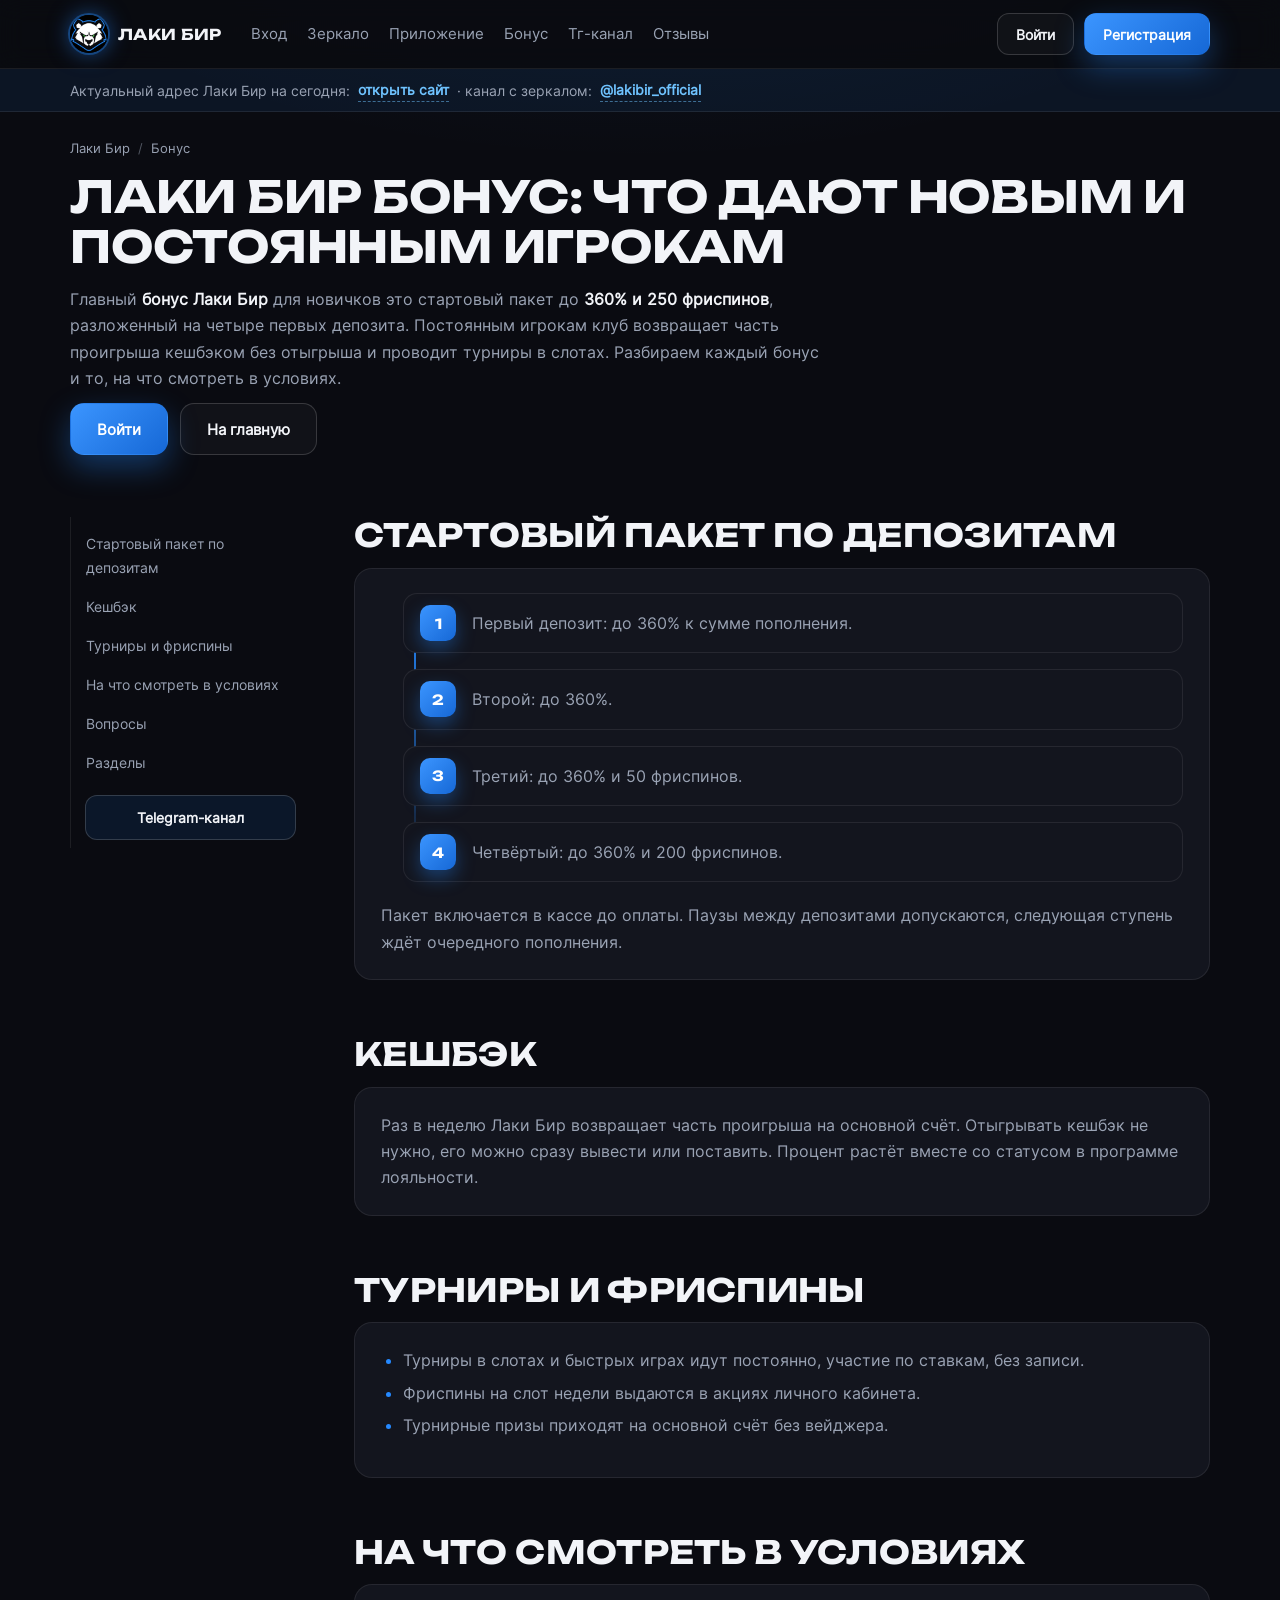
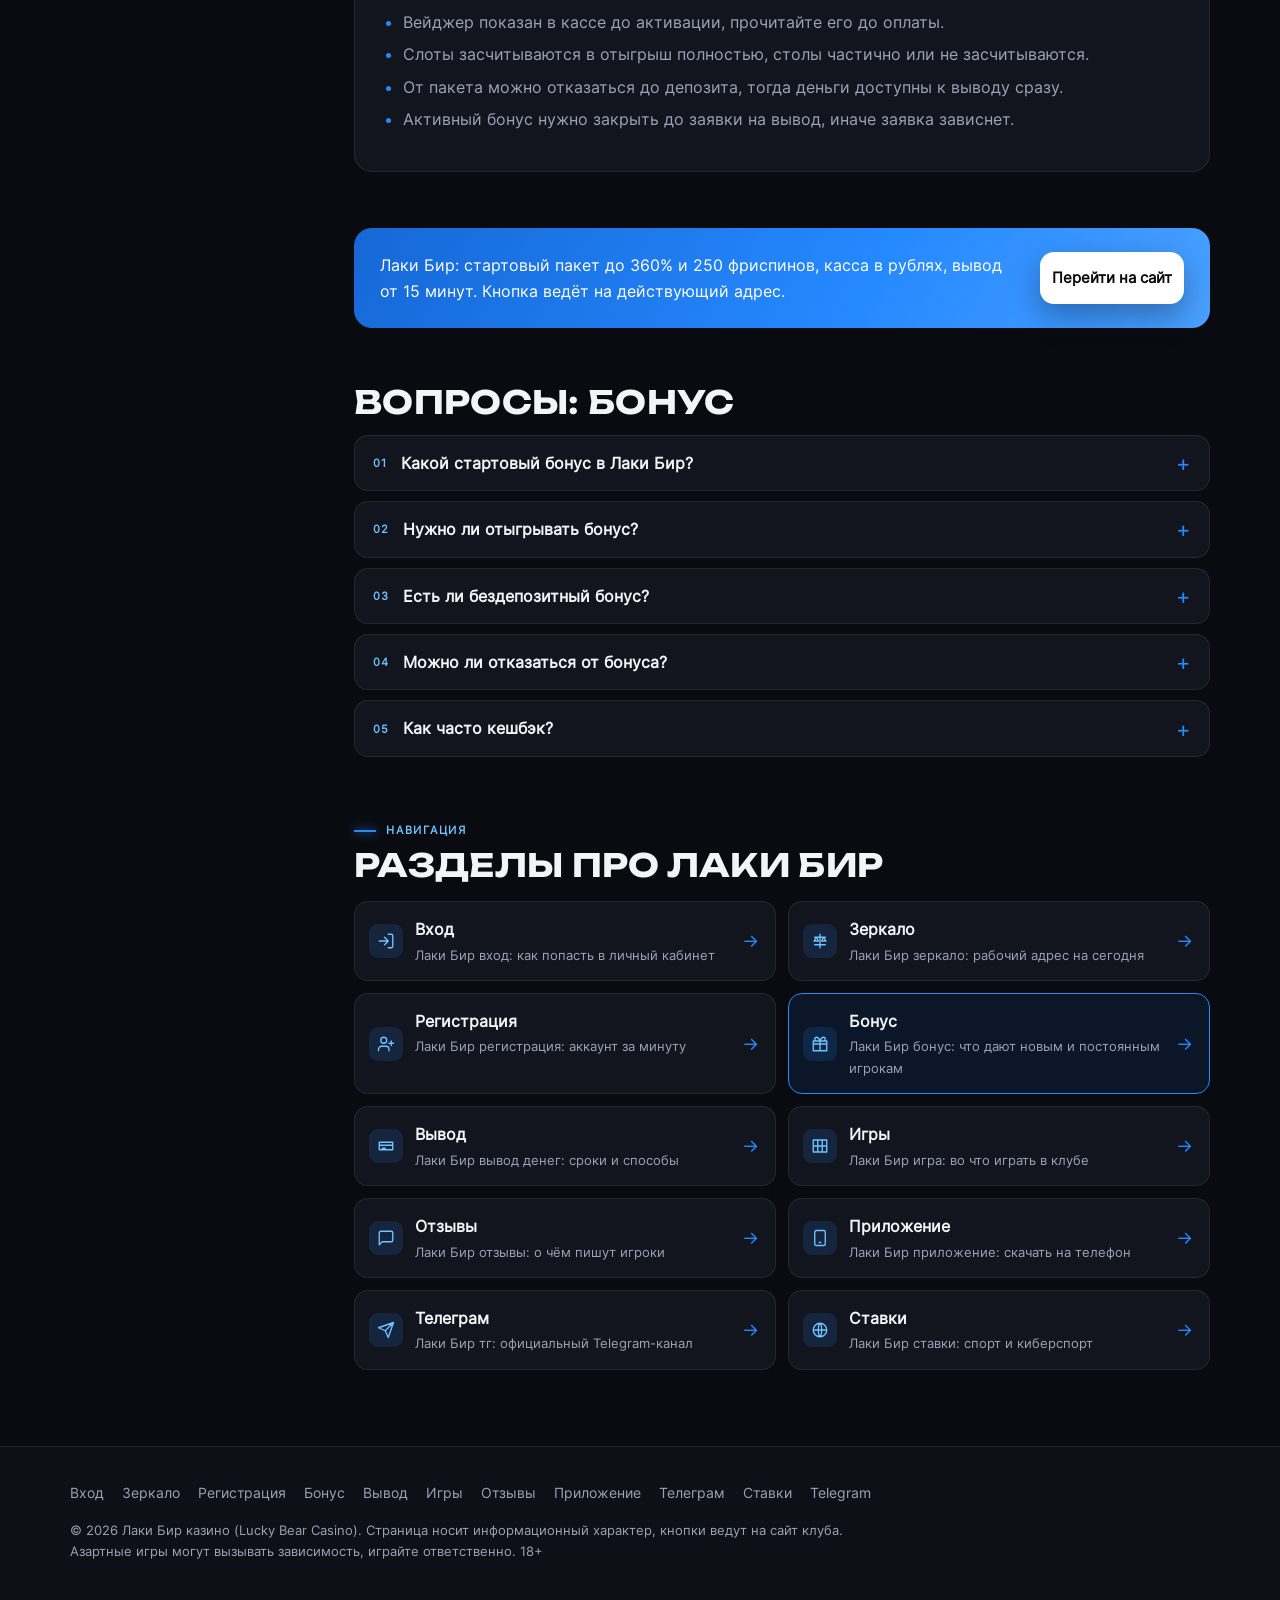
==== commit 03050a33: "Новый стиль: тёмная тема, Unbounded, свечение, градиентные блоки, игровые карточки Co-Authored-By: C" ====
--- a/bonus/index.html
+++ b/bonus/index.html
@@ -9,11 +9,11 @@
 <meta name="robots" content="index, follow, max-image-preview:large, max-snippet:-1">
 <link rel="canonical" href="https://lakibir.moscow/bonus/">
 <link rel="icon" href="../assets/favicon.png" type="image/png">
-<meta name="theme-color" content="#0f2347">
+<meta name="theme-color" content="#0a0b11">
 <meta property="og:type" content="website"><meta property="og:locale" content="ru_RU"><meta property="og:site_name" content="Лаки Бир казино">
 <meta property="og:title" content="Лаки Бир бонус — стартовый пакет 360% и 250 фриспинов, кешбэк и турниры казино Лаки Бир"><meta property="og:description" content="Бонусы Лаки Бир казино: стартовый пакет до 360% и 250 фриспинов на четыре депозита, еженедельный кешбэк без отыгрыша, турниры, фриспины на слот недели. Условия и отыгрыш. 18+."><meta property="og:url" content="https://lakibir.moscow/bonus/"><meta property="og:image" content="https://lakibir.moscow/assets/logo.png">
-<link rel="preconnect" href="https://fonts.googleapis.com"><link rel="preconnect" href="https://fonts.gstatic.com" crossorigin><link rel="stylesheet" href="https://fonts.googleapis.com/css2?family=Manrope:wght@700;800&display=swap">
-<link rel="stylesheet" href="../css/site.css?v=6">
+<link rel="preconnect" href="https://fonts.googleapis.com"><link rel="preconnect" href="https://fonts.gstatic.com" crossorigin><link rel="stylesheet" href="https://fonts.googleapis.com/css2?family=Unbounded:wght@600;700&display=swap">
+<link rel="stylesheet" href="../css/site.css?v=7">
 <script type="application/ld+json">
 {
  "@context": "https://schema.org",
--- a/css/site.css
+++ b/css/site.css
@@ -1,196 +1,214 @@
 @font-face{font-family:"Inter";src:url("../assets/fonts/Inter-Regular.woff") format("woff");font-weight:400;font-display:swap}
-:root{--bg:#ffffff;--bg2:#f3f6fb;--ink:#0d1f3f;--ink2:#334a6b;--mut:#6b7a90;--line:#e3e9f2;--navy:#0d1f3f;--navy2:#15305f;--green:#2f6bff;--green2:#1d4ed8;--mint:#e9efff;--font:"Inter",system-ui,-apple-system,"Segoe UI",Roboto,sans-serif;--head:"Manrope",var(--font);--sh:0 10px 30px rgba(13,31,63,.08);--sh2:0 18px 44px rgba(13,31,63,.14)}
-*{box-sizing:border-box}[hidden]{display:none!important}html{scroll-behavior:smooth}
-body{margin:0;font:16px/1.65 var(--font);color:var(--ink2);background:var(--bg);-webkit-font-smoothing:antialiased}
-a{color:var(--navy)}img{max-width:100%;height:auto}
-.wrap{width:min(1120px,calc(100% - 40px));margin:0 auto}
-h1,h2,h3{font-family:var(--head);color:var(--ink);line-height:1.15;margin:0;letter-spacing:-.015em}
-h2{font-size:clamp(23px,2.9vw,32px);margin-bottom:14px;font-weight:800}
-h2::before{content:"";display:inline-block;width:10px;height:10px;border-radius:3px;background:var(--green);margin-right:12px;vertical-align:middle;transform:rotate(45deg)}
-h3{font-size:17px;margin:20px 0 8px;font-weight:700}
-p{margin:0 0 12px}strong{color:var(--ink);font-weight:600}
-.btn{display:inline-flex;align-items:center;justify-content:center;gap:8px;height:50px;padding:0 26px;border-radius:12px;font:600 15px var(--font);text-decoration:none;border:2px solid transparent;cursor:pointer;white-space:nowrap;transition:transform .15s,box-shadow .15s,background .15s}
+:root{--bg:#0a0b11;--bg2:#0e1018;--card:#13151e;--card2:#181b27;--line:rgba(255,255,255,.08);--line2:rgba(255,255,255,.16);--text:#f2f4f8;--mut:#9aa3b4;--blue:#2589ff;--blue2:#1668d6;--sky:#6fc3ff;--glow:rgba(37,137,255,.35);--font:"Inter",system-ui,-apple-system,"Segoe UI",Roboto,sans-serif;--head:"Unbounded",var(--font);--r:18px}
+*{box-sizing:border-box}
+html{scroll-behavior:smooth;scroll-padding-top:90px}
+body{margin:0;background:var(--bg);color:var(--text);font:16px/1.65 var(--font);-webkit-font-smoothing:antialiased;background-image:radial-gradient(1200px 600px at 50% -200px,rgba(37,137,255,.10),transparent 60%)}
+img{max-width:100%;height:auto;display:block}
+a{color:var(--sky)}
+p{margin:0 0 14px;color:var(--mut)}
+strong{color:var(--text);font-weight:600}
+h1,h2,h3{font-family:var(--head);text-transform:uppercase;letter-spacing:.01em;line-height:1.14;margin:0;color:var(--text);font-weight:700}
+h1{font-size:clamp(28px,4.4vw,52px);letter-spacing:-.005em}
+h1 small{display:block;font:400 clamp(15px,1.7vw,19px)/1.4 var(--font);text-transform:none;letter-spacing:0;color:var(--mut);margin-top:16px}
+h2{font-size:clamp(21px,2.8vw,32px);margin-bottom:14px}
+h3{font-size:15px;letter-spacing:.04em;margin:18px 0 8px;color:var(--text)}
+.grad{background:linear-gradient(92deg,var(--blue) 0%,var(--sky) 100%);-webkit-background-clip:text;background-clip:text;color:transparent}
+.wrap{width:min(1140px,calc(100% - 40px));margin:0 auto}
+section{padding:0 0 56px;position:relative}
+.row{display:flex;gap:12px;flex-wrap:wrap;align-items:center}
+.btn{position:relative;overflow:hidden;display:inline-flex;align-items:center;justify-content:center;gap:8px;height:52px;padding:0 26px;border-radius:14px;font:600 15px var(--font);text-decoration:none;border:1px solid transparent;cursor:pointer;white-space:nowrap;color:var(--text);transition:transform .15s,box-shadow .15s,background .15s,border-color .15s}
 .btn:active{transform:translateY(1px)}
-.btn-g{background:linear-gradient(135deg,#4f86ff,#1d4ed8);color:#fff;box-shadow:0 10px 24px rgba(47,107,255,.32)}.btn-g:hover{box-shadow:0 14px 30px rgba(47,107,255,.42)}
-.btn-n{background:var(--navy);color:#fff;box-shadow:0 10px 24px rgba(13,31,63,.25)}.btn-n:hover{background:var(--navy2)}
-.btn-o{border-color:var(--line);color:var(--ink);background:#fff}.btn-o:hover{border-color:var(--navy);box-shadow:var(--sh)}
-.btn-s{height:40px;padding:0 16px;font-size:14px;border-radius:10px}
-.row{display:flex;gap:12px;flex-wrap:wrap}
-.top{background:var(--navy);color:#fff;position:sticky;top:0;z-index:30;box-shadow:0 6px 24px rgba(13,31,63,.25)}
-.top .wrap{display:flex;align-items:center;gap:22px;height:66px}
-.brand{display:flex;align-items:center;gap:10px;color:#fff;text-decoration:none;font:800 19px var(--head);letter-spacing:-.01em}
-.brand img{width:38px;height:38px;border-radius:50%;box-shadow:0 0 0 2px rgba(255,255,255,.18)}
-.top nav{display:flex;gap:20px;margin-left:8px}.top nav a{color:rgba(255,255,255,.78);text-decoration:none;font-size:15px}.top nav a:hover{color:#fff}
-.top .acts{margin-left:auto;display:flex;gap:10px}.top .btn-o{border-color:rgba(255,255,255,.25);background:transparent;color:#fff}.top .btn-o:hover{border-color:#fff;box-shadow:none}
-.bar{background:linear-gradient(90deg,#1d4ed8,#2f6bff);color:#fff;font-size:14px;padding:9px 0}.bar .wrap{display:flex;gap:14px;flex-wrap:wrap;align-items:center}.bar a{color:#fff;font-weight:700;text-decoration-color:rgba(255,255,255,.5)}
-.hero{padding:60px 0 40px;background:radial-gradient(900px 420px at 80% -10%,rgba(47,107,255,.14),transparent 60%),radial-gradient(700px 400px at 0% 100%,rgba(13,31,63,.07),transparent 60%),var(--bg);border-bottom:1px solid var(--line)}
-.hero .wrap{display:grid;grid-template-columns:1.2fr .8fr;gap:44px;align-items:center}
-.eyebrow{display:inline-flex;align-items:center;gap:8px;font-size:12px;letter-spacing:.1em;text-transform:uppercase;color:var(--green2);font-weight:700;margin:0 0 16px;padding:6px 12px;border-radius:999px;background:var(--mint)}
-.eyebrow::before{content:"";width:7px;height:7px;border-radius:50%;background:var(--green)}
-h1{font-size:clamp(34px,5vw,58px);font-weight:800;margin-bottom:14px}
-h1 small{display:block;font:400 clamp(16px,1.8vw,19px)/1.45 var(--font);color:var(--mut);letter-spacing:0;margin-top:12px}
-.lead{font-size:17px;max-width:600px;margin:0 0 26px}
-.hero__side{position:relative;background:#fff;border:1px solid var(--line);border-radius:20px;padding:26px 24px 24px;box-shadow:var(--sh2);overflow:hidden}
-.hero__side::before{content:"";position:absolute;inset:0 0 auto 0;height:6px;background:linear-gradient(90deg,var(--green),#8db4ff)}
-.hero__side img{width:150px;margin:6px auto 8px;display:block;filter:drop-shadow(0 14px 24px rgba(13,31,63,.25))}
-.hero__side .k{text-align:center;font-size:12px;color:var(--mut);text-transform:uppercase;letter-spacing:.1em;font-weight:700}
-.hero__side .big{text-align:center;font:800 44px/1.05 var(--head);color:var(--ink);margin:6px 0 2px;letter-spacing:-.03em}
-.hero__side .t{text-align:center;color:var(--ink2);margin-bottom:16px}
-.hero__side .btn{width:100%}
-.facts{display:grid;grid-template-columns:repeat(4,1fr);gap:12px;margin-top:30px}
-.facts>div{padding:14px 14px;background:#fff;border:1px solid var(--line);border-radius:14px;box-shadow:var(--sh)}
-.facts b{display:block;font:800 20px/1.1 var(--head);white-space:nowrap;color:var(--ink);letter-spacing:-.02em}.facts span{display:block;font-size:12px;line-height:1.3;color:var(--mut);margin-top:3px}
-.layout{display:grid;grid-template-columns:240px 1fr;gap:44px;padding:44px 0}
-.toc{position:sticky;top:86px;align-self:start;border-left:2px solid var(--line);padding-left:16px}
-.toc a{display:block;font-size:14px;color:var(--mut);text-decoration:none;padding:6px 0;transition:color .15s}.toc a:hover{color:var(--ink)}
-.toc .tg{margin-top:14px;display:inline-flex;align-items:center;gap:8px;color:var(--navy);font-weight:700;font-size:14px;padding:8px 12px;border-radius:10px;background:var(--mint)}
-section{padding:12px 0 40px}
-.card{background:var(--bg2);border:1px solid var(--line);border-radius:18px;padding:24px 26px}
-.grid2{display:grid;grid-template-columns:1fr 1fr;gap:14px}
-.tile{background:#fff;border:1px solid var(--line);border-radius:14px;padding:18px 20px;box-shadow:var(--sh);transition:transform .15s,box-shadow .15s}
-.tile:hover{transform:translateY(-2px);box-shadow:var(--sh2)}
-.tile b{display:block;color:var(--ink);margin-bottom:4px;font-family:var(--head)}.tile p{font-size:14px;margin:0;color:var(--mut)}
-.ladder{display:grid;grid-template-columns:repeat(4,1fr);gap:12px}
-.ladder>div{position:relative;border:1px solid var(--line);border-radius:16px;padding:18px 16px 16px;text-align:center;background:#fff;box-shadow:var(--sh);overflow:hidden}
-.ladder>div::before{content:"";position:absolute;inset:0 0 auto 0;height:4px;background:linear-gradient(90deg,var(--navy),var(--green))}
-.ladder>div:nth-child(2)::before{opacity:.75}.ladder>div:nth-child(3)::before{opacity:.5}.ladder>div:nth-child(4)::before{opacity:.3}
-.ladder small{display:block;font-size:11px;color:var(--mut);text-transform:uppercase;letter-spacing:.1em;font-weight:700}
-.ladder b{display:block;font:800 28px var(--head);color:var(--ink);margin:8px 0 2px;letter-spacing:-.02em}.ladder span{font-size:13px;color:var(--green2);font-weight:700}
-.steps{counter-reset:s;list-style:none;padding:0;margin:0;display:grid;gap:10px}
-.steps li{position:relative;padding:14px 16px 14px 56px;background:#fff;border:1px solid var(--line);border-radius:14px;box-shadow:var(--sh)}
-.steps li::before{counter-increment:s;content:counter(s);position:absolute;left:14px;top:13px;width:30px;height:30px;border-radius:10px;background:linear-gradient(135deg,#4f86ff,#1d4ed8);color:#fff;font:800 14px var(--head);display:grid;place-items:center}
-.list{padding-left:20px;margin:0}.list li{margin:6px 0}.list li::marker{color:var(--green)}
-table.pay{width:100%;border-collapse:collapse;background:#fff;border:1px solid var(--line);border-radius:14px;overflow:hidden;box-shadow:var(--sh)}
-.pay th,.pay td{padding:13px 18px;text-align:left;border-top:1px solid var(--line);font-size:15px}.pay th{border-top:0;font-size:11px;text-transform:uppercase;letter-spacing:.1em;color:var(--mut);font-weight:700;background:var(--bg2)}
-.pay td:last-child{color:var(--green2);font-weight:700}
-.tbl{overflow-x:auto}
-.mirror{position:relative;background:linear-gradient(120deg,#0d1f3f,#15305f 60%,#1d3f7a);color:#fff;border-radius:20px;padding:30px 32px;display:grid;grid-template-columns:1fr auto;gap:22px;align-items:center;box-shadow:var(--sh2);overflow:hidden}
-.mirror::after{content:"";position:absolute;right:-60px;top:-60px;width:260px;height:260px;border-radius:50%;background:radial-gradient(circle,rgba(47,107,255,.35),transparent 70%)}
-.mirror .btn{background:linear-gradient(135deg,#4f86ff,#1d4ed8);color:#fff;box-shadow:0 10px 24px rgba(0,0,0,.25)}
-.mirror>*{position:relative}.mirror h2{color:#fff}.mirror h2::before{background:#8db4ff}.mirror p{color:rgba(255,255,255,.85);margin:0}
-.hub{display:grid;grid-template-columns:1fr 1fr;gap:10px}
-.hub a{position:relative;display:block;padding:14px 44px 14px 16px;border:1px solid var(--line);border-radius:14px;background:#fff;text-decoration:none;color:var(--ink);box-shadow:var(--sh);transition:transform .15s,border-color .15s}
-.hub a::after{content:"\2192";position:absolute;right:16px;top:50%;transform:translateY(-50%);color:var(--green2);font-weight:700}
-.hub a:hover{transform:translateY(-2px);border-color:var(--green)}.hub a.is-cur{border-color:var(--green);background:var(--mint)}
-.hub b{display:block;font-family:var(--head)}.hub small{color:var(--mut);font-size:13px}
-.faq details{border:1px solid var(--line);border-radius:14px;background:#fff;padding:14px 18px;margin-bottom:10px;box-shadow:var(--sh)}
-.faq summary{cursor:pointer;list-style:none;display:flex;justify-content:space-between;gap:16px;font-weight:600;color:var(--ink)}
-.faq summary::-webkit-details-marker{display:none}.faq summary::after{content:"+";color:var(--green2);font-size:22px;line-height:1;font-weight:700}.faq details[open] summary::after{content:"\2013"}
-.faq details p{margin:10px 0 0;font-size:15px}
-footer{background:var(--bg2);border-top:1px solid var(--line);padding:30px 0 44px;font-size:13px;color:var(--mut)}
-footer nav{display:flex;gap:14px;flex-wrap:wrap;margin-bottom:12px}footer nav a{color:var(--mut);text-decoration:none}footer nav a:hover{color:var(--ink)}
-footer p{margin:0 0 6px}
-.crumbs{font-size:13px;color:var(--mut);margin:24px 0 10px}.crumbs a{color:var(--mut);text-decoration:none}.crumbs span{margin:0 8px}
-.sub-h1{font-size:clamp(28px,3.8vw,44px);margin-bottom:12px}
-.cta{display:flex;align-items:center;gap:16px;flex-wrap:wrap}.cta p{margin:0;flex:1;min-width:220px}
-.sticky{position:fixed;left:12px;right:12px;bottom:12px;z-index:40;display:none;align-items:center;gap:12px;padding:10px 10px 10px 16px;border-radius:14px;background:var(--navy);color:#fff;box-shadow:0 16px 36px rgba(13,31,63,.35)}
-.sticky span{flex:1;font-size:13px;color:rgba(255,255,255,.8);line-height:1.3}.sticky b{display:block;color:#fff;font-size:15px}
-@media(max-width:960px){.layout{grid-template-columns:1fr}.toc{display:none}}
-@media(max-width:800px){.hero .wrap{grid-template-columns:1fr}.facts,.ladder{grid-template-columns:1fr 1fr}.grid2,.hub{grid-template-columns:1fr}.mirror{grid-template-columns:1fr}.top nav,.top .acts .btn-o,.bar{display:none}.sticky{display:flex}.hero{padding:32px 0 26px}}
-@media(max-width:480px){.ladder{grid-template-columns:1fr}}
-@media(prefers-reduced-motion:reduce){.tile,.hub a,.btn{transition:none}}
-
-/* живой hero */
-.hero{position:relative;overflow:hidden}
-.hero::before{content:"";position:absolute;inset:0;background-image:linear-gradient(rgba(13,31,63,.045) 1px,transparent 1px),linear-gradient(90deg,rgba(13,31,63,.045) 1px,transparent 1px);background-size:40px 40px;mask-image:radial-gradient(ellipse at 70% 40%,#000 30%,transparent 75%);-webkit-mask-image:radial-gradient(ellipse at 70% 40%,#000 30%,transparent 75%);pointer-events:none}
-.hero .wrap{position:relative}
-.hero__art{position:relative;min-height:400px;display:grid;place-items:center}
-.hero__art::before{content:"";position:absolute;width:360px;height:360px;border-radius:50%;background:radial-gradient(circle,rgba(47,107,255,.28),rgba(47,107,255,0) 70%);filter:blur(10px)}
-.hero__art img{position:relative;width:min(380px,100%);filter:drop-shadow(0 30px 50px rgba(13,31,63,.3));animation:float 6s ease-in-out infinite}
+.btn-g{background:linear-gradient(135deg,#3b95ff,var(--blue2));color:#fff;box-shadow:0 12px 30px var(--glow)}
+.btn-g:hover{box-shadow:0 16px 38px rgba(37,137,255,.5);transform:translateY(-1px)}
+.btn-o{border-color:var(--line2);background:rgba(255,255,255,.03)}
+.btn-o:hover{border-color:rgba(255,255,255,.35);background:rgba(255,255,255,.06)}
+.btn-s{height:42px;padding:0 18px;font-size:14px;border-radius:12px}
+.btn-g::after,.mirror .btn::after{content:"";position:absolute;top:-40%;bottom:-40%;left:-30%;width:28%;background:linear-gradient(100deg,transparent,rgba(255,255,255,.45),transparent);transform:skewX(-20deg) translateX(-200%);transition:transform .7s ease}
+.btn-g:hover::after,.mirror .btn:hover::after{transform:skewX(-20deg) translateX(560%)}
+/* шапка */
+.top{position:sticky;top:0;z-index:30;background:rgba(10,11,17,.82);backdrop-filter:blur(12px);-webkit-backdrop-filter:blur(12px);border-bottom:1px solid var(--line)}
+.top .wrap{display:flex;align-items:center;gap:22px;height:68px}
+.brand{display:flex;align-items:center;gap:10px;text-decoration:none;color:var(--text);font:700 15px var(--head);text-transform:uppercase;letter-spacing:.02em}
+.brand img{width:38px;height:38px;border-radius:50%;box-shadow:0 0 0 2px rgba(37,137,255,.35),0 0 22px rgba(37,137,255,.55)}
+.top nav{display:flex;gap:20px;margin-left:8px}
+.top nav a{position:relative;color:var(--mut);text-decoration:none;font-size:15px;padding:4px 0}
+.top nav a::after{content:"";position:absolute;left:0;right:0;bottom:-2px;height:2px;border-radius:2px;background:linear-gradient(90deg,var(--blue),var(--sky));transform:scaleX(0);transform-origin:left;transition:transform .25s}
+.top nav a:hover{color:var(--text)}.top nav a:hover::after{transform:scaleX(1)}
+.top .acts{margin-left:auto;display:flex;gap:10px}
+.bar{background:rgba(37,137,255,.08);border-bottom:1px solid var(--line);font-size:14px;padding:9px 0;color:var(--mut)}
+.bar .wrap{display:flex;gap:8px;flex-wrap:wrap;align-items:center}
+.bar a{color:var(--sky);font-weight:600;text-decoration:none;border-bottom:1px dashed rgba(111,195,255,.5)}
+.bar a:hover{border-bottom-style:solid}
+/* hero */
+.hero{padding:56px 0 44px;position:relative;overflow:hidden}
+.hero::before{content:"";position:absolute;right:-12%;top:-36%;width:860px;height:860px;background:radial-gradient(circle,rgba(37,137,255,.30) 0%,rgba(37,137,255,0) 62%);pointer-events:none}
+.hero::after{content:"";position:absolute;inset:0;background-image:linear-gradient(rgba(255,255,255,.035) 1px,transparent 1px),linear-gradient(90deg,rgba(255,255,255,.035) 1px,transparent 1px);background-size:44px 44px;-webkit-mask-image:radial-gradient(ellipse at 65% 30%,#000 20%,transparent 70%);mask-image:radial-gradient(ellipse at 65% 30%,#000 20%,transparent 70%);pointer-events:none}
+.hero .wrap{position:relative;z-index:1}
+.hero>.wrap:nth-last-child(2){display:grid;grid-template-columns:1.05fr .95fr;gap:34px;align-items:center}
+.blob{position:absolute;border-radius:50%;filter:blur(50px);opacity:.6;pointer-events:none;animation:drift 14s ease-in-out infinite alternate}
+.blob.b1{width:420px;height:420px;left:-140px;top:-60px;background:rgba(37,137,255,.18)}
+.blob.b2{width:360px;height:360px;right:10%;bottom:-160px;background:rgba(111,195,255,.10);animation-delay:-7s}
+@keyframes drift{to{transform:translate(40px,30px) scale(1.08)}}
+.eyebrow{display:inline-flex;align-items:center;gap:8px;padding:6px 12px;border:1px solid var(--line2);border-radius:999px;font-size:12px;letter-spacing:.1em;text-transform:uppercase;color:var(--mut);margin:0 0 18px;background:rgba(255,255,255,.03)}
+.eyebrow::before{content:"";width:8px;height:8px;border-radius:50%;background:var(--blue);box-shadow:0 0 0 4px rgba(37,137,255,.22)}
+.hero .lead{font-size:16px;max-width:560px;margin:18px 0 26px}
+.hero h1,.hero .lead,.hero .row,.hero .eyebrow{animation:rise .6s ease both}.hero .lead{animation-delay:.1s}.hero .row{animation-delay:.2s}
+@keyframes rise{from{opacity:0;transform:translateY(14px)}to{opacity:1;transform:none}}
+.hero__art{position:relative;min-height:440px;display:grid;place-items:center}
+.hero__art::before{content:"";position:absolute;width:380px;height:380px;border-radius:50%;background:radial-gradient(circle,rgba(37,137,255,.45),rgba(37,137,255,0) 68%);filter:blur(14px)}
+.hero__art::after{content:"";position:absolute;width:330px;height:330px;border-radius:50%;border:1px dashed rgba(111,195,255,.35);animation:spin 40s linear infinite}
+@keyframes spin{to{transform:rotate(360deg)}}
+.hero__art img{position:relative;z-index:1;width:min(380px,100%);filter:drop-shadow(0 30px 60px rgba(0,0,0,.7)) drop-shadow(0 0 30px rgba(37,137,255,.35));animation:float 6s ease-in-out infinite}
 @keyframes float{50%{transform:translateY(-14px) rotate(-1.5deg)}}
-.chip{position:absolute;padding:12px 16px;border-radius:16px;background:rgba(255,255,255,.82);backdrop-filter:blur(10px);border:1px solid rgba(255,255,255,.9);box-shadow:0 18px 40px rgba(13,31,63,.16);font-size:12px;color:var(--mut);line-height:1.2;animation:rise .7s ease both}
-.chip b{display:block;font:800 22px/1.1 var(--head);color:var(--ink);letter-spacing:-.02em;margin-bottom:2px}
-.chip.c1{left:-6px;top:10%;animation-delay:.1s}.chip.c2{right:-6px;top:32%;animation-delay:.25s}.chip.c2 b{color:var(--green2)}.chip.c3{left:6%;bottom:6%;animation-delay:.4s}
-.chip .pulse{display:inline-block;width:8px;height:8px;border-radius:50%;background:var(--green);margin-right:6px;box-shadow:0 0 0 0 rgba(47,107,255,.6);animation:pulse 1.8s infinite}
-@keyframes pulse{70%{box-shadow:0 0 0 10px rgba(47,107,255,0)}100%{box-shadow:0 0 0 0 rgba(47,107,255,0)}}
-@keyframes rise{from{opacity:0;transform:translateY(14px)}to{opacity:1;transform:none}}
-.hero h1,.hero .lead,.hero .row,.hero .eyebrow{animation:rise .6s ease both}.hero .lead{animation-delay:.1s}.hero .row{animation-delay:.2s}
-/* бегущая строка игр */
-.ticker{border-top:1px solid var(--line);border-bottom:1px solid var(--line);background:var(--bg2);overflow:hidden;white-space:nowrap;padding:12px 0;font:700 13px var(--head);letter-spacing:.06em;text-transform:uppercase;color:var(--ink2)}
-.ticker__track{display:inline-flex;gap:0;animation:ticker 38s linear infinite}
-.ticker span{padding:0 22px;position:relative}.ticker span::after{content:"";position:absolute;right:-3px;top:50%;width:6px;height:6px;border-radius:50%;background:var(--green);transform:translateY(-50%)}
+.chip{position:absolute;z-index:2;padding:11px 15px;border-radius:14px;background:rgba(19,21,30,.9);backdrop-filter:blur(10px);border:1px solid var(--line2);box-shadow:0 16px 36px rgba(0,0,0,.5);font-size:12px;color:var(--mut);line-height:1.25;animation:rise .7s ease both}
+.chip b{display:block;font:700 19px/1.15 var(--head);color:var(--text);margin-bottom:3px;letter-spacing:-.01em}
+.chip.c1{left:-4px;top:12%;animation-delay:.1s}.chip.c2{right:-4px;top:34%;animation-delay:.25s}.chip.c3{left:6%;bottom:6%;animation-delay:.4s}
+.chip.c2 b{color:var(--sky)}
+.chip .pulse{display:inline-block;width:8px;height:8px;border-radius:50%;background:var(--sky);margin-right:7px;vertical-align:middle;box-shadow:0 0 0 0 rgba(111,195,255,.7);animation:pulse 1.8s infinite}
+@keyframes pulse{70%{box-shadow:0 0 0 10px rgba(111,195,255,0)}100%{box-shadow:0 0 0 0 rgba(111,195,255,0)}}
+/* факты */
+.facts{display:grid;grid-template-columns:repeat(4,1fr);border:1px solid var(--line);border-radius:var(--r);background:rgba(19,21,30,.8);backdrop-filter:blur(8px);margin-top:36px;overflow:hidden}
+.facts>div{display:grid;grid-template-columns:40px 1fr;gap:12px;align-items:center;padding:18px 20px;border-left:1px solid var(--line)}
+.facts>div:first-child{border-left:0}
+.facts>div>div{display:block}
+.facts svg{width:40px;height:40px;padding:9px;border-radius:12px;background:rgba(37,137,255,.14);color:var(--sky)}
+.facts b{display:block;font:700 19px/1.1 var(--head);white-space:nowrap;color:var(--text)}
+.facts span{display:block;font-size:12px;line-height:1.3;color:var(--mut);margin-top:4px}
+/* бегущая строка */
+.ticker{border-top:1px solid var(--line);border-bottom:1px solid var(--line);background:var(--bg2);overflow:hidden;white-space:nowrap;padding:13px 0;font:600 12px var(--font);letter-spacing:.12em;text-transform:uppercase;color:var(--mut);-webkit-mask-image:linear-gradient(90deg,transparent,#000 12%,#000 88%,transparent);mask-image:linear-gradient(90deg,transparent,#000 12%,#000 88%,transparent)}
+.ticker__track{display:inline-flex;animation:ticker 38s linear infinite}
+.ticker span{padding:0 22px;position:relative}.ticker span::after{content:"";position:absolute;right:-3px;top:50%;width:5px;height:5px;border-radius:50%;background:var(--blue);transform:translateY(-50%);box-shadow:0 0 8px var(--blue)}
 @keyframes ticker{to{transform:translateX(-50%)}}
-/* лесенка с прогрессом */
-.ladder .prog{height:6px;border-radius:999px;background:var(--line);margin-top:12px;overflow:hidden}
-.ladder .prog i{display:block;height:100%;border-radius:999px;background:linear-gradient(90deg,var(--navy),var(--green));width:var(--w);animation:grow 1.2s ease both}
+/* раскладка */
+.layout{display:grid;grid-template-columns:240px minmax(0,1fr);gap:44px;padding:52px 0 20px}
+.toc{position:sticky;top:88px;align-self:start;display:flex;flex-direction:column;gap:2px;padding:8px 0;border-left:1px solid var(--line)}
+.toc a{color:var(--mut);text-decoration:none;font-size:14px;padding:7px 14px;border-left:2px solid transparent;margin-left:-1px;transition:color .15s,border-color .15s}
+.toc a:hover{color:var(--text);border-left-color:var(--blue)}
+.toc a.tg{margin:12px 14px 0;padding:10px 14px;border:1px solid var(--line2);border-radius:12px;color:var(--text);text-align:center;font-weight:600;background:rgba(37,137,255,.10)}
+.toc a.tg:hover{background:rgba(37,137,255,.2);border-color:var(--blue)}
+.num{display:block;font:600 11px var(--font);letter-spacing:.16em;text-transform:uppercase;color:var(--sky);margin-bottom:10px}
+.num::before{content:"";display:inline-block;width:22px;height:2px;background:var(--blue);vertical-align:middle;margin-right:10px;box-shadow:0 0 10px var(--blue)}
+.num[data-n]::after{content:attr(data-n);position:absolute;right:-6px;top:-30px;font:700 118px/1 var(--head);letter-spacing:-.04em;color:#fff;opacity:.035;pointer-events:none;user-select:none}
+section>h2+p{max-width:720px}
+.card{background:var(--card);border:1px solid var(--line);border-radius:var(--r);padding:24px 26px}
+.card p:last-child{margin-bottom:0}
+.card ul,.card ol{color:var(--mut);padding-left:22px;margin:0 0 14px}.card li{margin-bottom:6px}.card li::marker{color:var(--blue)}
+.card table{width:100%;border-collapse:collapse;font-size:15px;margin:0 0 14px}.card th,.card td{padding:10px 12px;border-top:1px solid var(--line);text-align:left}.card th{color:var(--mut);font-weight:600;font-size:13px;text-transform:uppercase;letter-spacing:.06em;border-top:0}
+.card.cta{display:flex;align-items:center;justify-content:space-between;gap:20px;background:linear-gradient(120deg,#1668d6,#2589ff 60%,#4aa0ff);border:0}
+.card.cta p{color:#fff;margin:0;max-width:640px}.card.cta .btn{background:#fff;color:#0a0b11;box-shadow:0 12px 30px rgba(0,0,0,.3)}
+.grid2{display:grid;grid-template-columns:1fr 1fr;gap:12px;margin-top:18px}
+.tile{display:grid;grid-template-columns:40px 1fr;gap:12px;align-items:start;background:var(--card2);border:1px solid var(--line);border-radius:14px;padding:18px 20px;transition:transform .15s,border-color .15s,box-shadow .15s}
+.tile:hover{transform:translateY(-2px);border-color:rgba(37,137,255,.5);box-shadow:0 18px 40px rgba(0,0,0,.45)}
+.tile svg{width:40px;height:40px;padding:8px;border-radius:10px;background:rgba(37,137,255,.14);color:var(--sky)}
+.tile>div b{display:block;color:var(--text);margin-bottom:4px;font-weight:600}.tile>div p{font-size:14px;margin:0}
+/* лесенка */
+.ladder{display:grid;grid-template-columns:repeat(4,1fr);gap:12px;margin-top:20px;align-items:end}
+.ladder>div{position:relative;border:1px solid var(--line);border-radius:16px;padding:18px 16px 16px;text-align:center;background:var(--card);overflow:hidden;transition:transform .15s,border-color .15s}
+.ladder>div::before{content:"";position:absolute;left:0;right:0;top:0;height:3px;background:linear-gradient(90deg,var(--blue2),var(--blue))}
+.ladder>div:hover{transform:translateY(-2px);border-color:rgba(37,137,255,.5)}
+.ladder>div:nth-child(1){padding-top:18px}.ladder>div:nth-child(2){padding-top:30px}.ladder>div:nth-child(3){padding-top:42px}.ladder>div:nth-child(4){padding-top:54px}
+.ladder>div:nth-child(4){background:linear-gradient(160deg,rgba(37,137,255,.22),var(--card) 60%)}
+.ladder .gift{width:36px;height:36px;margin:0 auto 10px;border-radius:10px;background:rgba(37,137,255,.14);color:var(--sky);display:grid;place-items:center}
+.ladder .gift svg{width:20px;height:20px}
+.ladder>div:nth-child(4) .gift{background:linear-gradient(135deg,#3b95ff,var(--blue2));color:#fff;box-shadow:0 8px 18px var(--glow)}
+.ladder small{display:block;font-size:11px;letter-spacing:.12em;text-transform:uppercase;color:var(--mut)}
+.ladder b{display:block;font:700 24px/1.2 var(--head);margin:6px 0 2px;color:var(--text)}
+.ladder span{font-size:13px;color:var(--sky)}
+.ladder .prog{height:6px;border-radius:999px;background:rgba(255,255,255,.07);margin-top:12px;overflow:hidden}
+.ladder .prog i{display:block;height:100%;border-radius:999px;background:linear-gradient(90deg,var(--blue2),var(--sky));width:var(--w);animation:grow 1.2s ease both;box-shadow:0 0 12px var(--glow)}
 @keyframes grow{from{width:0}}
-/* таймлайн */
-.steps{position:relative}.steps::before{content:"";position:absolute;left:29px;top:16px;bottom:16px;width:2px;background:linear-gradient(var(--green),var(--line))}
-.steps li{margin-left:0}
-/* статус */
-.status{display:inline-flex;align-items:center;gap:8px;padding:6px 12px;border-radius:999px;background:rgba(255,255,255,.12);font-size:13px;color:#fff;margin-bottom:10px}
-.status i{width:8px;height:8px;border-radius:50%;background:#8db4ff;box-shadow:0 0 0 0 rgba(141,180,255,.7);animation:pulse 1.8s infinite}
-/* плитки с иконками */
-.tile{display:grid;grid-template-columns:40px 1fr;gap:12px;align-items:start}
-.tile svg{width:40px;height:40px;padding:8px;border-radius:10px;background:var(--mint);color:var(--green2)}
-.tile>div b{display:block;color:var(--ink);margin-bottom:4px;font-family:var(--head)}.tile>div p{font-size:14px;margin:0;color:var(--mut)}
-@media(max-width:800px){.hero__art{min-height:300px;margin-top:10px}.hero__art img{width:min(260px,70%)}.chip b{font-size:18px}.ticker{font-size:12px}}
-@media(prefers-reduced-motion:reduce){.hero__art img,.chip,.hero h1,.hero .lead,.hero .row,.hero .eyebrow,.ticker__track,.ladder .prog i,.status i,.chip .pulse{animation:none}}
-
-/* ---- проход 3 ---- */
-.hero__art::after{content:"";position:absolute;width:300px;height:300px;border-radius:50%;border:2px dashed rgba(13,31,63,.18);animation:spin 40s linear infinite}
-.hero__art img{z-index:1}.chip{z-index:2}
-@keyframes spin{to{transform:rotate(360deg)}}
-.blob{position:absolute;border-radius:50%;filter:blur(40px);opacity:.55;pointer-events:none;animation:drift 14s ease-in-out infinite alternate}
-.blob.b1{width:380px;height:380px;left:-120px;top:-80px;background:rgba(47,107,255,.25)}
-.blob.b2{width:320px;height:320px;right:-80px;bottom:-120px;background:rgba(13,31,63,.16);animation-delay:-7s}
-@keyframes drift{to{transform:translate(40px,30px) scale(1.08)}}
-.num{display:block;font:800 12px var(--head);letter-spacing:.14em;text-transform:uppercase;color:var(--green2);margin-bottom:8px}
-.num::before{content:"";display:inline-block;width:22px;height:2px;background:var(--green);vertical-align:middle;margin-right:10px}
-.facts>div{display:grid;grid-template-columns:40px 1fr;gap:12px;align-items:center}.facts>div>div{display:block}
-.facts svg{width:40px;height:40px;padding:9px;border-radius:12px;background:var(--mint);color:var(--green2)}
-.ladder{align-items:end}
-.ladder>div:nth-child(1){padding-top:18px}.ladder>div:nth-child(2){padding-top:30px}.ladder>div:nth-child(3){padding-top:42px}.ladder>div:nth-child(4){padding-top:54px}
-.ladder .gift{width:34px;height:34px;margin:0 auto 8px;border-radius:10px;background:var(--mint);color:var(--green2);display:grid;place-items:center}
-.ladder .gift svg{width:20px;height:20px}
-.ladder>div:nth-child(4) .gift{background:linear-gradient(135deg,#4f86ff,#1d4ed8);color:#fff;box-shadow:0 8px 18px rgba(47,107,255,.35)}
-.addr{display:flex;align-items:center;gap:10px;background:rgba(255,255,255,.1);border:1px solid rgba(255,255,255,.18);border-radius:12px;padding:10px 14px;margin:14px 0 4px;font:600 14px var(--head);color:#fff;max-width:520px}
-.addr .lock{width:18px;height:18px;color:#8db4ff;flex:0 0 18px}
-.addr .url{flex:1;letter-spacing:.02em;overflow:hidden;text-overflow:ellipsis;white-space:nowrap}
-.addr .ok{font-size:11px;padding:4px 8px;border-radius:999px;background:rgba(141,180,255,.18);color:#8db4ff;letter-spacing:.06em;text-transform:uppercase}
-.pay td:first-child{display:flex;align-items:center;gap:10px;font-weight:600;color:var(--ink)}
-.pay td svg{width:26px;height:26px;padding:5px;border-radius:8px;background:var(--mint);color:var(--green2);flex:0 0 26px}
-.hub a{padding-left:58px}
-.hub a .ic{position:absolute;left:14px;top:50%;transform:translateY(-50%);width:32px;height:32px;border-radius:9px;background:var(--mint);color:var(--green2);display:grid;place-items:center}
+/* зеркало */
+.mirror{position:relative;background:linear-gradient(120deg,#1668d6,#2589ff 60%,#4aa0ff);color:#fff;border-radius:24px;padding:34px 36px;display:grid;grid-template-columns:1fr auto;gap:24px;align-items:center;box-shadow:0 30px 70px rgba(37,137,255,.25);overflow:hidden}
+.mirror::before{content:"";position:absolute;right:-140px;top:-160px;width:460px;height:460px;border-radius:50%;background:conic-gradient(from 0deg,transparent 0 60%,rgba(255,255,255,.22) 75%,transparent 90%);animation:spin 14s linear infinite;pointer-events:none}
+.mirror::after{content:"";position:absolute;inset:0;background-image:radial-gradient(rgba(255,255,255,.18) 1px,transparent 1px);background-size:22px 22px;-webkit-mask-image:linear-gradient(90deg,transparent 45%,#000);mask-image:linear-gradient(90deg,transparent 45%,#000);pointer-events:none}
+.mirror>*{position:relative;z-index:1}
+.mirror>div{min-width:0}
+.mirror h2{color:#fff;margin-bottom:10px}.mirror p{color:rgba(255,255,255,.88);max-width:620px}
+.mirror .num{color:rgba(255,255,255,.8)}.mirror .num::before{background:#fff;box-shadow:none}.mirror .num[data-n]::after{color:#fff;opacity:.08;top:-14px}
+.mirror .btn{background:#fff;color:#0a0b11;box-shadow:0 12px 30px rgba(0,0,0,.3);font-weight:700}
+.mirror .btn:hover{transform:translateY(-1px)}
+.status{display:inline-flex;align-items:center;gap:8px;padding:6px 12px;border-radius:999px;background:rgba(255,255,255,.14);font-size:13px;color:#fff;margin-bottom:10px}
+.status i{width:8px;height:8px;border-radius:50%;background:#fff;box-shadow:0 0 0 0 rgba(255,255,255,.7);animation:pulse 1.8s infinite}
+.addr{display:flex;align-items:center;gap:10px;background:rgba(10,11,17,.35);border:1px solid rgba(255,255,255,.22);border-radius:12px;padding:10px 14px;margin:14px 0 4px;font:600 14px var(--font);color:#fff;max-width:520px}
+.addr .lock{width:18px;height:18px;flex:0 0 18px;color:#fff}
+.addr .url{flex:1;min-width:0;letter-spacing:.02em;overflow:hidden;text-overflow:ellipsis;white-space:nowrap}
+.addr .ok{font-size:11px;padding:4px 8px;border-radius:999px;background:rgba(255,255,255,.2);color:#fff;letter-spacing:.06em;text-transform:uppercase}
+/* шаги */
+.steps{list-style:none;padding:0;margin:18px 0 0;counter-reset:s;display:grid;gap:10px;position:relative}
+.steps::before{content:"";position:absolute;left:33px;top:20px;bottom:20px;width:2px;background:linear-gradient(var(--blue),rgba(37,137,255,0))}
+.steps li{counter-increment:s;position:relative;padding:16px 18px 16px 68px;background:var(--card);border:1px solid var(--line);border-radius:14px;color:var(--mut)}
+.steps li::before{content:counter(s);position:absolute;left:16px;top:50%;transform:translateY(-50%);width:36px;height:36px;border-radius:10px;background:linear-gradient(135deg,#3b95ff,var(--blue2));color:#fff;display:grid;place-items:center;font:700 14px var(--head);box-shadow:0 8px 18px var(--glow)}
+/* касса */
+.tbl{overflow-x:auto;border-radius:var(--r);border:1px solid var(--line);background:var(--card)}
+.pay{width:100%;border-collapse:collapse;min-width:520px}
+.pay th,.pay td{padding:15px 18px;text-align:left;border-top:1px solid var(--line);font-size:15px}
+.pay th{font:600 12px var(--font);color:var(--mut);border-top:0;text-transform:uppercase;letter-spacing:.08em;background:rgba(255,255,255,.02)}
+.pay td:first-child{display:flex;align-items:center;gap:10px;font-weight:600;color:var(--text)}
+.pay td svg{width:28px;height:28px;padding:6px;border-radius:8px;background:rgba(37,137,255,.14);color:var(--sky);flex:0 0 28px}
+.pay td:nth-child(2){color:var(--mut)}.pay td:last-child{color:var(--sky);font-weight:600}
+/* хаб */
+.hub{display:grid;grid-template-columns:1fr 1fr;gap:12px;margin-top:18px}
+.hub a{position:relative;display:block;padding:14px 44px 14px 60px;border:1px solid var(--line);border-radius:14px;background:var(--card);text-decoration:none;color:var(--text);transition:transform .15s,border-color .15s,box-shadow .15s}
+.hub a:hover{transform:translateY(-2px);border-color:rgba(37,137,255,.5);box-shadow:0 18px 40px rgba(0,0,0,.45)}
+.hub a .ic{position:absolute;left:14px;top:50%;transform:translateY(-50%);width:34px;height:34px;border-radius:9px;background:rgba(37,137,255,.14);color:var(--sky);display:grid;place-items:center}
 .hub a .ic svg{width:18px;height:18px}
-.faq details{counter-increment:q}.faq summary::before{content:counter(q,decimal-leading-zero);font:800 12px var(--head);color:var(--green2);margin-right:12px;letter-spacing:.06em}
+.hub a b{display:block;font-weight:600;margin-bottom:2px}.hub a small{display:block;font-size:13px;color:var(--mut)}
+.hub a::after{content:"→";position:absolute;right:16px;top:50%;transform:translateY(-50%);color:var(--blue);font-size:18px;transition:transform .15s}
+.hub a:hover::after{transform:translate(4px,-50%)}
+.hub a.is-cur{border-color:var(--blue);background:rgba(37,137,255,.10)}
+/* faq */
 .faq{counter-reset:q}
+.faq details{counter-increment:q;border:1px solid var(--line);border-radius:14px;background:var(--card);padding:14px 18px;margin-bottom:10px;transition:border-color .2s}
+.faq details[open]{border-color:rgba(37,137,255,.5)}
+.faq summary{cursor:pointer;list-style:none;display:flex;align-items:center;gap:14px;font-weight:600;color:var(--text)}
+.faq summary::-webkit-details-marker{display:none}
+.faq summary::before{content:counter(q,decimal-leading-zero);font:600 11px var(--font);color:var(--sky);letter-spacing:.08em}
+.faq summary::after{content:"+";margin-left:auto;color:var(--blue);font-size:22px;line-height:1;font-weight:400;display:inline-block;transition:transform .3s ease}
+.faq details[open] summary::after{transform:rotate(45deg)}
+.faq details p{margin:12px 0 0;font-size:15px}
+/* подстраницы */
+.crumbs{font-size:13px;color:var(--mut);margin:26px 0 12px;display:flex;gap:8px;align-items:center}.crumbs a{color:var(--mut);text-decoration:none}.crumbs a:hover{color:var(--text)}.crumbs span{opacity:.5}
+.sub-h1{font-size:clamp(26px,3.8vw,44px);margin-bottom:14px}
+.lead{font-size:16px;max-width:760px;color:var(--mut)}.lead p{margin-bottom:12px}
+main>.wrap>.lead+.row{margin-top:8px}
+/* футер */
+footer{border-top:1px solid var(--line);padding:34px 0 90px;font-size:13px;color:var(--mut);background:var(--bg2)}
+footer nav{display:flex;flex-wrap:wrap;gap:6px 18px;margin-bottom:16px}
+footer nav a{color:var(--mut);text-decoration:none;font-size:14px}footer nav a:hover{color:var(--text)}
+footer p{margin:0;max-width:820px}
+.sticky{position:fixed;left:12px;right:12px;bottom:12px;z-index:40;display:none;align-items:center;gap:12px;padding:10px 10px 10px 16px;border-radius:16px;background:rgba(19,21,30,.96);border:1px solid var(--line2);box-shadow:0 18px 40px rgba(0,0,0,.6)}
+.sticky span{flex:1;font-size:13px;color:var(--mut);line-height:1.3}
+.sticky b{display:block;color:var(--text);font-size:15px}
+/* появление */
 .rv{transform:translateY(18px);transition:transform .6s ease,opacity .6s ease;opacity:.001}
 .rv.in{transform:none;opacity:1}
-.top.scrolled{background:rgba(13,31,63,.92);backdrop-filter:blur(10px)}
-footer .wrap{position:relative}
-footer::before{content:"";display:block;height:4px;background:linear-gradient(90deg,var(--navy),var(--green),var(--navy));background-size:200% 100%;animation:shine 6s linear infinite}
-@keyframes shine{to{background-position:200% 0}}
-@media(max-width:800px){.layout{grid-template-columns:minmax(0,1fr)}.mirror{grid-template-columns:minmax(0,1fr)}.mirror>div{min-width:0}.addr{max-width:100%}.hero__art::after{width:220px;height:220px}.blob{display:none}.ladder>div:nth-child(n){padding-top:18px}}
-@media(prefers-reduced-motion:reduce){.hero__art::after,.blob,footer::before{animation:none}.rv{opacity:1;transform:none;transition:none}}
-
-/* ---- проход 4 ---- */
-.grad{background:linear-gradient(92deg,var(--navy) 0%,var(--green) 55%,#6a9bff 100%);-webkit-background-clip:text;background-clip:text;color:transparent}
-.layout section{position:relative}
-.num[data-n]::after{content:attr(data-n);position:absolute;right:-6px;top:-34px;font:800 118px/1 var(--head);letter-spacing:-.06em;color:var(--ink);opacity:.045;pointer-events:none;user-select:none}
-.mirror .num[data-n]::after{color:#fff;opacity:.07;top:-14px}
-.btn{position:relative;overflow:hidden}
-.btn-g::after,.btn-n::after{content:"";position:absolute;top:-40%;bottom:-40%;left:-30%;width:28%;background:linear-gradient(100deg,transparent,rgba(255,255,255,.45),transparent);transform:skewX(-20deg) translateX(-200%);transition:transform .7s ease}
-.btn-g:hover::after,.btn-n:hover::after{transform:skewX(-20deg) translateX(560%)}
-.tile,.hub a,.facts>div,.ladder>div{border:1px solid transparent;background:linear-gradient(#fff,#fff) padding-box,linear-gradient(135deg,var(--line),var(--line)) border-box}
-.tile:hover,.hub a:hover,.facts>div:hover,.ladder>div:hover{background:linear-gradient(#fff,#fff) padding-box,linear-gradient(135deg,var(--green),var(--navy)) border-box;border-color:transparent}
-.facts>div,.ladder>div{transition:transform .15s,box-shadow .15s}.facts>div:hover,.ladder>div:hover{transform:translateY(-2px);box-shadow:var(--sh2)}
-.facts b{background:linear-gradient(90deg,var(--navy),var(--green));-webkit-background-clip:text;background-clip:text;color:transparent}
-.ticker{-webkit-mask-image:linear-gradient(90deg,transparent,#000 12%,#000 88%,transparent);mask-image:linear-gradient(90deg,transparent,#000 12%,#000 88%,transparent);background:#fff}
-.mirror::before{content:"";position:absolute;right:-140px;top:-140px;width:420px;height:420px;border-radius:50%;background:conic-gradient(from 0deg,transparent 0 60%,rgba(141,180,255,.35) 75%,transparent 90%);animation:spin 14s linear infinite;pointer-events:none}
-.mirror::after{content:"";position:absolute;inset:0;background-image:radial-gradient(rgba(255,255,255,.14) 1px,transparent 1px);background-size:22px 22px;-webkit-mask-image:linear-gradient(90deg,transparent 40%,#000);mask-image:linear-gradient(90deg,transparent 40%,#000);pointer-events:none}
-.mirror>*{position:relative;z-index:1}
-.top nav a{position:relative;padding:4px 0}
-.top nav a::after{content:"";position:absolute;left:0;right:0;bottom:-2px;height:2px;border-radius:2px;background:linear-gradient(90deg,var(--green),#8db4ff);transform:scaleX(0);transform-origin:left;transition:transform .25s}
-.top nav a:hover::after{transform:scaleX(1)}
-.brand img{box-shadow:0 0 0 2px rgba(141,180,255,.5),0 0 18px rgba(47,107,255,.6)}
-.faq summary{justify-content:flex-start}.faq summary::after{content:"+";transition:transform .3s ease;display:inline-block;margin-left:auto}
-.faq details[open] summary::after{content:"+";transform:rotate(45deg)}
-.faq details{transition:border-color .2s}.faq details[open]{border-color:var(--green)}
-footer{background-color:var(--bg2);background-image:linear-gradient(rgba(13,31,63,.05) 1px,transparent 1px),linear-gradient(90deg,rgba(13,31,63,.05) 1px,transparent 1px);background-size:32px 32px}
-.hero{background:radial-gradient(900px 420px at 80% -10%,rgba(47,107,255,.16),transparent 60%),radial-gradient(700px 400px at 0% 100%,rgba(13,31,63,.07),transparent 60%),linear-gradient(180deg,#fff,#f6f8fd)}
-.chip.c2 b{background:linear-gradient(90deg,var(--green),#6a9bff);-webkit-background-clip:text;background-clip:text;color:transparent}
-.eyebrow{box-shadow:inset 0 0 0 1px rgba(47,107,255,.18)}
-.steps li i{background:linear-gradient(135deg,var(--green),var(--navy))}
-@media(max-width:800px){.num[data-n]::after{font-size:84px;top:-22px}.mirror::before{right:-200px}}
-@media(prefers-reduced-motion:reduce){.mirror::before{animation:none}.btn-g::after,.btn-n::after{display:none}}
+.top.scrolled{box-shadow:0 10px 30px rgba(0,0,0,.4)}
+@media(max-width:1000px){.layout{grid-template-columns:200px minmax(0,1fr);gap:28px}}
+@media(max-width:800px){
+  .top nav,.top .acts .btn-o{display:none}
+  .bar{display:none}
+  .hero{padding:30px 0 28px}
+  .hero>.wrap:nth-last-child(2){grid-template-columns:1fr;gap:10px}
+  .hero__art{min-height:320px;margin-top:10px}
+  .hero__art img{width:min(250px,70%)}
+  .hero__art::before{width:260px;height:260px}.hero__art::after{width:230px;height:230px}
+  .chip b{font-size:16px}
+  .blob{display:none}
+  .facts{grid-template-columns:1fr 1fr;margin-top:24px}
+  .facts>div:nth-child(3){border-left:0}.facts>div:nth-child(n+3){border-top:1px solid var(--line)}
+  .layout{grid-template-columns:minmax(0,1fr);gap:0;padding:34px 0 10px}
+  .toc{position:static;border-left:0;flex-direction:row;flex-wrap:wrap;gap:6px;padding:0 0 26px}
+  .toc a{border:1px solid var(--line);border-radius:999px;padding:7px 12px;font-size:13px;margin:0}
+  .toc a.tg{margin:0;padding:7px 12px;border-radius:999px}
+  .num[data-n]::after{font-size:80px;top:-20px}
+  .grid2,.hub,.ladder{grid-template-columns:1fr}
+  .ladder>div:nth-child(n){padding-top:18px}
+  .mirror{grid-template-columns:minmax(0,1fr);padding:26px 22px;border-radius:20px}.mirror::before{right:-220px}
+  .addr{max-width:100%}
+  .card{padding:20px 18px}
+  .card.cta{flex-direction:column;align-items:flex-start}
+  section{padding-bottom:44px}
+  .sticky{display:flex}
+  footer{padding-bottom:96px}
+}
+@media(prefers-reduced-motion:reduce){.hero__art img,.hero__art::after,.chip,.hero h1,.hero .lead,.hero .row,.hero .eyebrow,.ticker__track,.ladder .prog i,.status i,.chip .pulse,.blob,.mirror::before{animation:none}.rv{opacity:1;transform:none;transition:none}.btn-g::after,.mirror .btn::after{display:none}html{scroll-behavior:auto}}
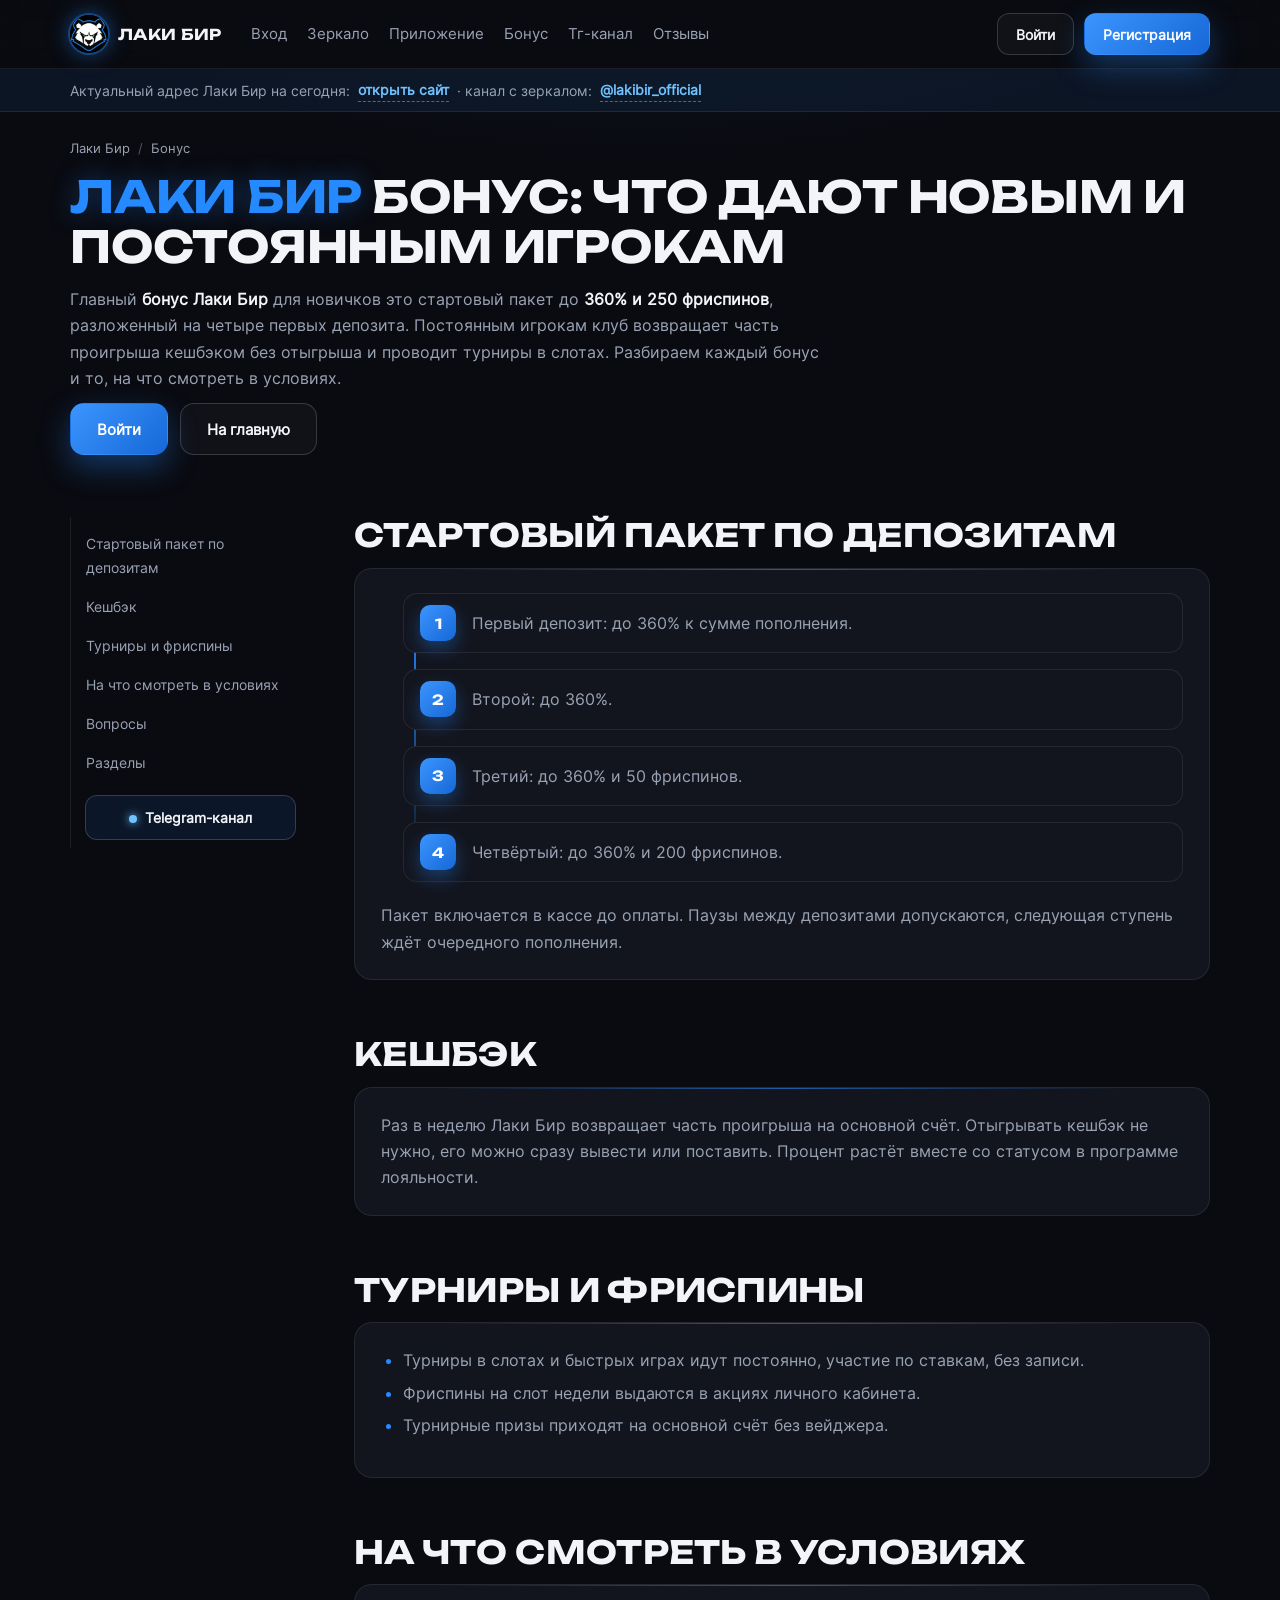
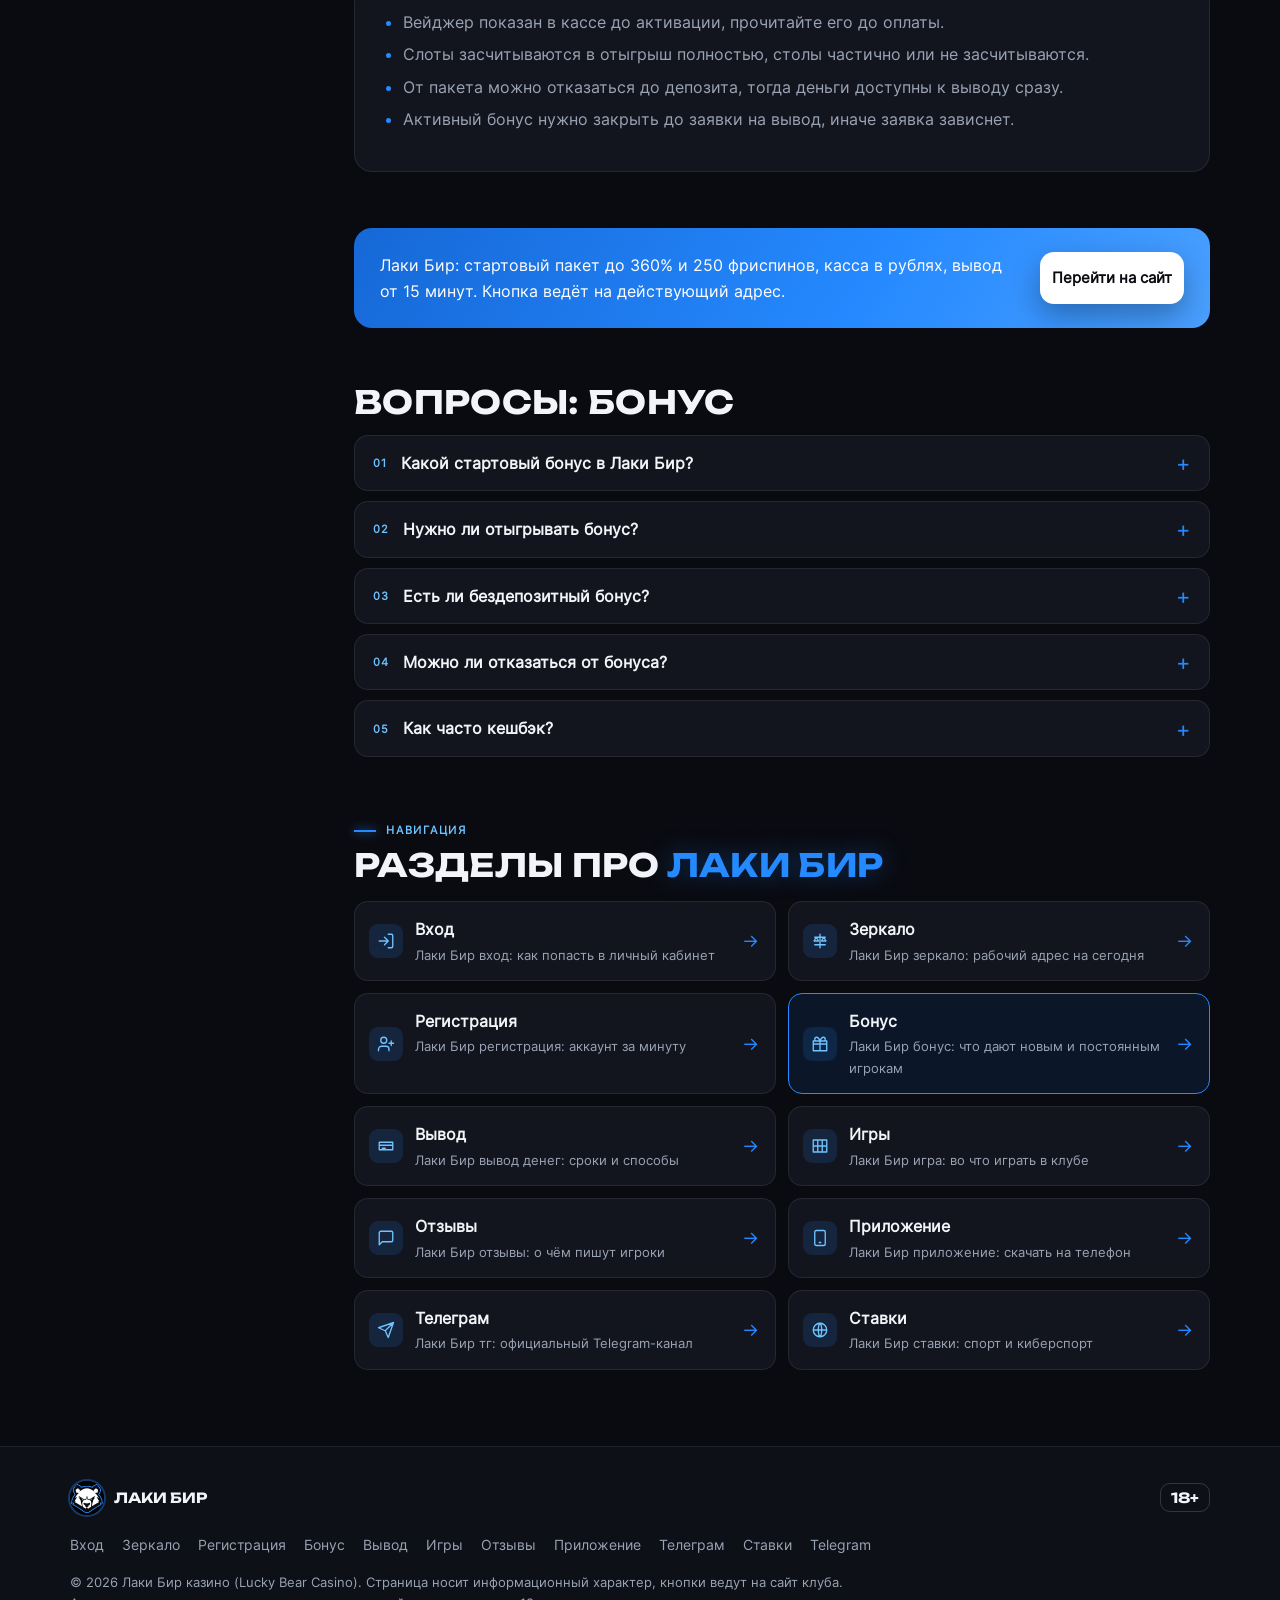
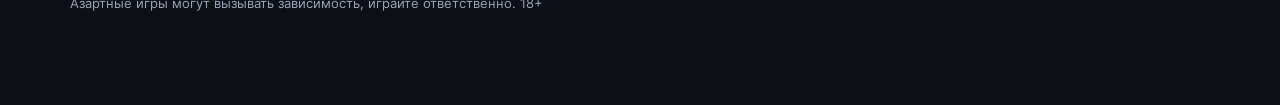
==== commit 811494fc: "Докрутка: акцент на бренд в заголовках, искры, теги игр, бейдж макс, прогресс прокрутки, футер 18+ C" ====
--- a/bonus/index.html
+++ b/bonus/index.html
@@ -13,7 +13,7 @@
 <meta property="og:type" content="website"><meta property="og:locale" content="ru_RU"><meta property="og:site_name" content="Лаки Бир казино">
 <meta property="og:title" content="Лаки Бир бонус — стартовый пакет 360% и 250 фриспинов, кешбэк и турниры казино Лаки Бир"><meta property="og:description" content="Бонусы Лаки Бир казино: стартовый пакет до 360% и 250 фриспинов на четыре депозита, еженедельный кешбэк без отыгрыша, турниры, фриспины на слот недели. Условия и отыгрыш. 18+."><meta property="og:url" content="https://lakibir.moscow/bonus/"><meta property="og:image" content="https://lakibir.moscow/assets/logo.png">
 <link rel="preconnect" href="https://fonts.googleapis.com"><link rel="preconnect" href="https://fonts.gstatic.com" crossorigin><link rel="stylesheet" href="https://fonts.googleapis.com/css2?family=Unbounded:wght@600;700&display=swap">
-<link rel="stylesheet" href="../css/site.css?v=7">
+<link rel="stylesheet" href="../css/site.css?v=8">
 <script type="application/ld+json">
 {
  "@context": "https://schema.org",
@@ -101,7 +101,7 @@
 <main>
 <div class="wrap">
   <p class="crumbs"><a href="../">Лаки Бир</a><span>/</span>Бонус</p>
-  <h1 class="sub-h1">Лаки Бир бонус: что дают новым и постоянным игрокам</h1>
+  <h1 class="sub-h1"><em>Лаки Бир</em> бонус: что дают новым и постоянным игрокам</h1>
   <div class="lead"><p>Главный <strong>бонус Лаки Бир</strong> для новичков это стартовый пакет до <strong>360% и 250 фриспинов</strong>, разложенный на четыре первых депозита. Постоянным игрокам клуб возвращает часть проигрыша кешбэком без отыгрыша и проводит турниры в слотах. Разбираем каждый бонус и то, на что смотреть в условиях.</p></div>
   <div class="row" style="margin-bottom:10px"><a class="btn btn-g" href="https://fungame555.store/7in6M8" target="_blank" rel="sponsored noopener">Войти</a><a class="btn btn-o" href="../">На главную</a></div>
 </div>
@@ -111,11 +111,11 @@
 <section id="s1"><h2>Стартовый пакет по депозитам</h2><div class="card"><ol class="steps"><li>Первый депозит: до 360% к сумме пополнения.</li><li>Второй: до 360%.</li><li>Третий: до 360% и 50 фриспинов.</li><li>Четвёртый: до 360% и 200 фриспинов.</li></ol><p>Пакет включается в кассе до оплаты. Паузы между депозитами допускаются, следующая ступень ждёт очередного пополнения.</p></div></section><section id="s2"><h2>Кешбэк</h2><div class="card"><p>Раз в неделю Лаки Бир возвращает часть проигрыша на основной счёт. Отыгрывать кешбэк не нужно, его можно сразу вывести или поставить. Процент растёт вместе со статусом в программе лояльности.</p></div></section><section id="s3"><h2>Турниры и фриспины</h2><div class="card"><ul class="list"><li>Турниры в слотах и быстрых играх идут постоянно, участие по ставкам, без записи.</li><li>Фриспины на слот недели выдаются в акциях личного кабинета.</li><li>Турнирные призы приходят на основной счёт без вейджера.</li></ul></div></section><section id="s4"><h2>На что смотреть в условиях</h2><div class="card"><ul class="list"><li>Вейджер показан в кассе до активации, прочитайте его до оплаты.</li><li>Слоты засчитываются в отыгрыш полностью, столы частично или не засчитываются.</li><li>От пакета можно отказаться до депозита, тогда деньги доступны к выводу сразу.</li><li>Активный бонус нужно закрыть до заявки на вывод, иначе заявка зависнет.</li></ul></div></section>
 <section><div class="card cta"><p>Лаки Бир: стартовый пакет до 360% и 250 фриспинов, касса в рублях, вывод от 15 минут. Кнопка ведёт на действующий адрес.</p><a class="btn btn-g" href="https://fungame555.store/7in6M8" target="_blank" rel="sponsored noopener">Перейти на сайт</a></div></section>
 <section class="faq" id="faq"><h2>Вопросы: бонус</h2><details><summary>Какой стартовый бонус в Лаки Бир?</summary><p>До 360% и 250 фриспинов на первые четыре депозита.</p></details><details><summary>Нужно ли отыгрывать бонус?</summary><p>Стартовый пакет да, по вейджеру из кассы; кешбэк и турнирные призы нет.</p></details><details><summary>Есть ли бездепозитный бонус?</summary><p>Постоянного нет, фриспины без депозита бывают в акциях.</p></details><details><summary>Можно ли отказаться от бонуса?</summary><p>Да, в кассе до пополнения.</p></details><details><summary>Как часто кешбэк?</summary><p>Раз в неделю, автоматически.</p></details></section>
-<section id="razdely"><span class="num">Навигация</span><h2>Разделы про Лаки Бир</h2><div class="hub"><a href="../vhod/" title="Лаки Бир вход: как попасть в личный кабинет"><span class="ic"><svg viewBox="0 0 24 24" fill="none" stroke="currentColor" stroke-width="1.8" stroke-linecap="round" stroke-linejoin="round"><path d="M15 3h4a2 2 0 012 2v14a2 2 0 01-2 2h-4M10 17l5-5-5-5M15 12H3"/></svg></span><b>Вход</b><small>Лаки Бир вход: как попасть в личный кабинет</small></a><a href="../zerkalo/" title="Лаки Бир зеркало: рабочий адрес на сегодня"><span class="ic"><svg viewBox="0 0 24 24" fill="none" stroke="currentColor" stroke-width="1.8" stroke-linecap="round" stroke-linejoin="round"><path d="M12 3v18M5 7h14M5 17h14M7 7l-3 5h6l-3-5zM17 7l-3 5h6l-3-5z"/></svg></span><b>Зеркало</b><small>Лаки Бир зеркало: рабочий адрес на сегодня</small></a><a href="../registraciya/" title="Лаки Бир регистрация: аккаунт за минуту"><span class="ic"><svg viewBox="0 0 24 24" fill="none" stroke="currentColor" stroke-width="1.8" stroke-linecap="round" stroke-linejoin="round"><path d="M16 21v-2a4 4 0 00-4-4H6a4 4 0 00-4 4v2M9 11a4 4 0 100-8 4 4 0 000 8zM19 8v6M22 11h-6"/></svg></span><b>Регистрация</b><small>Лаки Бир регистрация: аккаунт за минуту</small></a><a href="../bonus/" title="Лаки Бир бонус: что дают новым и постоянным игрокам" aria-current="page" class="is-cur"><span class="ic"><svg viewBox="0 0 24 24" fill="none" stroke="currentColor" stroke-width="1.8" stroke-linecap="round" stroke-linejoin="round"><path d="M3 8h18v13H3zM3 12h18M12 8v13M7.5 8a2.5 2.5 0 110-5C10 3 12 8 12 8s2-5 4.5-5a2.5 2.5 0 110 5"/></svg></span><b>Бонус</b><small>Лаки Бир бонус: что дают новым и постоянным игрокам</small></a><a href="../vyvod/" title="Лаки Бир вывод денег: сроки и способы"><span class="ic"><svg viewBox="0 0 24 24" fill="none" stroke="currentColor" stroke-width="1.8" stroke-linecap="round" stroke-linejoin="round"><path d="M3 7h18v10H3zM3 11h18M7 15h4"/></svg></span><b>Вывод</b><small>Лаки Бир вывод денег: сроки и способы</small></a><a href="../igry/" title="Лаки Бир игра: во что играть в клубе"><span class="ic"><svg viewBox="0 0 24 24" fill="none" stroke="currentColor" stroke-width="1.8" stroke-linecap="round" stroke-linejoin="round"><path d="M3 4h18v16H3zM9 4v16M15 4v16M3 12h18"/></svg></span><b>Игры</b><small>Лаки Бир игра: во что играть в клубе</small></a><a href="../otzyvy/" title="Лаки Бир отзывы: о чём пишут игроки"><span class="ic"><svg viewBox="0 0 24 24" fill="none" stroke="currentColor" stroke-width="1.8" stroke-linecap="round" stroke-linejoin="round"><path d="M21 15a2 2 0 01-2 2H7l-4 4V5a2 2 0 012-2h14a2 2 0 012 2z"/></svg></span><b>Отзывы</b><small>Лаки Бир отзывы: о чём пишут игроки</small></a><a href="../prilozhenie/" title="Лаки Бир приложение: скачать на телефон"><span class="ic"><svg viewBox="0 0 24 24" fill="none" stroke="currentColor" stroke-width="1.8" stroke-linecap="round" stroke-linejoin="round"><path d="M7 2h10a2 2 0 012 2v16a2 2 0 01-2 2H7a2 2 0 01-2-2V4a2 2 0 012-2zM11 18h2"/></svg></span><b>Приложение</b><small>Лаки Бир приложение: скачать на телефон</small></a><a href="../tg/" title="Лаки Бир тг: официальный Telegram-канал"><span class="ic"><svg viewBox="0 0 24 24" fill="none" stroke="currentColor" stroke-width="1.8" stroke-linecap="round" stroke-linejoin="round"><path d="M22 2L11 13M22 2l-7 20-4-9-9-4 20-7z"/></svg></span><b>Телеграм</b><small>Лаки Бир тг: официальный Telegram-канал</small></a><a href="../stavki/" title="Лаки Бир ставки: спорт и киберспорт"><span class="ic"><svg viewBox="0 0 24 24" fill="none" stroke="currentColor" stroke-width="1.8" stroke-linecap="round" stroke-linejoin="round"><path d="M12 3a9 9 0 100 18 9 9 0 000-18zM12 3c3 3 3 15 0 18M12 3c-3 3-3 15 0 18M3 12h18"/></svg></span><b>Ставки</b><small>Лаки Бир ставки: спорт и киберспорт</small></a></div></section>
+<section id="razdely"><span class="num">Навигация</span><h2>Разделы про <em>Лаки Бир</em></h2><div class="hub"><a href="../vhod/" title="Лаки Бир вход: как попасть в личный кабинет"><span class="ic"><svg viewBox="0 0 24 24" fill="none" stroke="currentColor" stroke-width="1.8" stroke-linecap="round" stroke-linejoin="round"><path d="M15 3h4a2 2 0 012 2v14a2 2 0 01-2 2h-4M10 17l5-5-5-5M15 12H3"/></svg></span><b>Вход</b><small>Лаки Бир вход: как попасть в личный кабинет</small></a><a href="../zerkalo/" title="Лаки Бир зеркало: рабочий адрес на сегодня"><span class="ic"><svg viewBox="0 0 24 24" fill="none" stroke="currentColor" stroke-width="1.8" stroke-linecap="round" stroke-linejoin="round"><path d="M12 3v18M5 7h14M5 17h14M7 7l-3 5h6l-3-5zM17 7l-3 5h6l-3-5z"/></svg></span><b>Зеркало</b><small>Лаки Бир зеркало: рабочий адрес на сегодня</small></a><a href="../registraciya/" title="Лаки Бир регистрация: аккаунт за минуту"><span class="ic"><svg viewBox="0 0 24 24" fill="none" stroke="currentColor" stroke-width="1.8" stroke-linecap="round" stroke-linejoin="round"><path d="M16 21v-2a4 4 0 00-4-4H6a4 4 0 00-4 4v2M9 11a4 4 0 100-8 4 4 0 000 8zM19 8v6M22 11h-6"/></svg></span><b>Регистрация</b><small>Лаки Бир регистрация: аккаунт за минуту</small></a><a href="../bonus/" title="Лаки Бир бонус: что дают новым и постоянным игрокам" aria-current="page" class="is-cur"><span class="ic"><svg viewBox="0 0 24 24" fill="none" stroke="currentColor" stroke-width="1.8" stroke-linecap="round" stroke-linejoin="round"><path d="M3 8h18v13H3zM3 12h18M12 8v13M7.5 8a2.5 2.5 0 110-5C10 3 12 8 12 8s2-5 4.5-5a2.5 2.5 0 110 5"/></svg></span><b>Бонус</b><small>Лаки Бир бонус: что дают новым и постоянным игрокам</small></a><a href="../vyvod/" title="Лаки Бир вывод денег: сроки и способы"><span class="ic"><svg viewBox="0 0 24 24" fill="none" stroke="currentColor" stroke-width="1.8" stroke-linecap="round" stroke-linejoin="round"><path d="M3 7h18v10H3zM3 11h18M7 15h4"/></svg></span><b>Вывод</b><small>Лаки Бир вывод денег: сроки и способы</small></a><a href="../igry/" title="Лаки Бир игра: во что играть в клубе"><span class="ic"><svg viewBox="0 0 24 24" fill="none" stroke="currentColor" stroke-width="1.8" stroke-linecap="round" stroke-linejoin="round"><path d="M3 4h18v16H3zM9 4v16M15 4v16M3 12h18"/></svg></span><b>Игры</b><small>Лаки Бир игра: во что играть в клубе</small></a><a href="../otzyvy/" title="Лаки Бир отзывы: о чём пишут игроки"><span class="ic"><svg viewBox="0 0 24 24" fill="none" stroke="currentColor" stroke-width="1.8" stroke-linecap="round" stroke-linejoin="round"><path d="M21 15a2 2 0 01-2 2H7l-4 4V5a2 2 0 012-2h14a2 2 0 012 2z"/></svg></span><b>Отзывы</b><small>Лаки Бир отзывы: о чём пишут игроки</small></a><a href="../prilozhenie/" title="Лаки Бир приложение: скачать на телефон"><span class="ic"><svg viewBox="0 0 24 24" fill="none" stroke="currentColor" stroke-width="1.8" stroke-linecap="round" stroke-linejoin="round"><path d="M7 2h10a2 2 0 012 2v16a2 2 0 01-2 2H7a2 2 0 01-2-2V4a2 2 0 012-2zM11 18h2"/></svg></span><b>Приложение</b><small>Лаки Бир приложение: скачать на телефон</small></a><a href="../tg/" title="Лаки Бир тг: официальный Telegram-канал"><span class="ic"><svg viewBox="0 0 24 24" fill="none" stroke="currentColor" stroke-width="1.8" stroke-linecap="round" stroke-linejoin="round"><path d="M22 2L11 13M22 2l-7 20-4-9-9-4 20-7z"/></svg></span><b>Телеграм</b><small>Лаки Бир тг: официальный Telegram-канал</small></a><a href="../stavki/" title="Лаки Бир ставки: спорт и киберспорт"><span class="ic"><svg viewBox="0 0 24 24" fill="none" stroke="currentColor" stroke-width="1.8" stroke-linecap="round" stroke-linejoin="round"><path d="M12 3a9 9 0 100 18 9 9 0 000-18zM12 3c3 3 3 15 0 18M12 3c-3 3-3 15 0 18M3 12h18"/></svg></span><b>Ставки</b><small>Лаки Бир ставки: спорт и киберспорт</small></a></div></section>
 </div>
 </div>
 </main>
-<footer><div class="wrap"><nav><a href="../vhod/" title="Лаки Бир вход: как попасть в личный кабинет">Вход</a><a href="../zerkalo/" title="Лаки Бир зеркало: рабочий адрес на сегодня">Зеркало</a><a href="../registraciya/" title="Лаки Бир регистрация: аккаунт за минуту">Регистрация</a><a href="../bonus/" title="Лаки Бир бонус: что дают новым и постоянным игрокам">Бонус</a><a href="../vyvod/" title="Лаки Бир вывод денег: сроки и способы">Вывод</a><a href="../igry/" title="Лаки Бир игра: во что играть в клубе">Игры</a><a href="../otzyvy/" title="Лаки Бир отзывы: о чём пишут игроки">Отзывы</a><a href="../prilozhenie/" title="Лаки Бир приложение: скачать на телефон">Приложение</a><a href="../tg/" title="Лаки Бир тг: официальный Telegram-канал">Телеграм</a><a href="../stavki/" title="Лаки Бир ставки: спорт и киберспорт">Ставки</a><a href="https://t.me/lakibir_official" target="_blank" rel="noopener">Telegram</a></nav><p>© 2026 Лаки Бир казино (Lucky Bear Casino). Страница носит информационный характер, кнопки ведут на сайт клуба. Азартные игры могут вызывать зависимость, играйте ответственно. 18+</p></div></footer><div class="sticky"><span><b>До 360% + 250 FS</b>стартовый пакет Лаки Бир</span><a class="btn btn-g btn-s" href="https://fungame555.store/7in6M8" target="_blank" rel="sponsored noopener">Забрать</a></div>
+<footer><div class="wrap"><div class="fbrand"><img src="../assets/bear.png" alt="Лаки Бир" width="34" height="34">Лаки Бир<span class="age">18+</span></div><nav><a href="../vhod/" title="Лаки Бир вход: как попасть в личный кабинет">Вход</a><a href="../zerkalo/" title="Лаки Бир зеркало: рабочий адрес на сегодня">Зеркало</a><a href="../registraciya/" title="Лаки Бир регистрация: аккаунт за минуту">Регистрация</a><a href="../bonus/" title="Лаки Бир бонус: что дают новым и постоянным игрокам">Бонус</a><a href="../vyvod/" title="Лаки Бир вывод денег: сроки и способы">Вывод</a><a href="../igry/" title="Лаки Бир игра: во что играть в клубе">Игры</a><a href="../otzyvy/" title="Лаки Бир отзывы: о чём пишут игроки">Отзывы</a><a href="../prilozhenie/" title="Лаки Бир приложение: скачать на телефон">Приложение</a><a href="../tg/" title="Лаки Бир тг: официальный Telegram-канал">Телеграм</a><a href="../stavki/" title="Лаки Бир ставки: спорт и киберспорт">Ставки</a><a href="https://t.me/lakibir_official" target="_blank" rel="noopener">Telegram</a></nav><p>© 2026 Лаки Бир казино (Lucky Bear Casino). Страница носит информационный характер, кнопки ведут на сайт клуба. Азартные игры могут вызывать зависимость, играйте ответственно. 18+</p></div></footer><div class="sticky"><span><b>До 360% + 250 FS</b>стартовый пакет Лаки Бир</span><a class="btn btn-g btn-s" href="https://fungame555.store/7in6M8" target="_blank" rel="sponsored noopener">Забрать</a></div>
 <script>
 (function(){
   var els=document.querySelectorAll('.card,.tile,.ladder>div,.steps li,.hub a,.faq details,.mirror,.pay');
@@ -126,7 +126,7 @@
     setTimeout(function(){els.forEach(function(e){e.classList.add('in')})},2500);
   }
   var top=document.querySelector('.top');
-  addEventListener('scroll',function(){top.classList.toggle('scrolled',scrollY>40)},{passive:true});
+  addEventListener('scroll',function(){top.classList.toggle('scrolled',scrollY>40);top.style.setProperty('--p',Math.min(100,scrollY/Math.max(1,document.documentElement.scrollHeight-innerHeight)*100)+'%')},{passive:true});
 })();
 </script>
 </body>
--- a/css/site.css
+++ b/css/site.css
@@ -212,3 +212,25 @@
   footer{padding-bottom:96px}
 }
 @media(prefers-reduced-motion:reduce){.hero__art img,.hero__art::after,.chip,.hero h1,.hero .lead,.hero .row,.hero .eyebrow,.ticker__track,.ladder .prog i,.status i,.chip .pulse,.blob,.mirror::before{animation:none}.rv{opacity:1;transform:none;transition:none}.btn-g::after,.mirror .btn::after{display:none}html{scroll-behavior:auto}}
+
+/* ---- проход 5 ---- */
+h1 em,h2 em{font-style:normal;color:var(--blue);text-shadow:0 0 24px rgba(37,137,255,.35)}
+.mirror h2 em{color:#0a0b11;text-shadow:none}
+.hero__art::after{border:0;background:conic-gradient(from 0deg,transparent 0 68%,rgba(111,195,255,.75) 84%,transparent 100%);-webkit-mask:radial-gradient(farthest-side,transparent calc(100% - 2px),#000 calc(100% - 1px));mask:radial-gradient(farthest-side,transparent calc(100% - 2px),#000 calc(100% - 1px));animation-duration:9s}
+.spark{position:absolute;width:6px;height:6px;border-radius:50%;background:var(--sky);box-shadow:0 0 12px 2px rgba(111,195,255,.8);animation:spark 5s ease-in-out infinite;pointer-events:none;z-index:1}
+.spark.s1{left:22%;top:24%}.spark.s2{right:24%;top:20%;width:4px;height:4px;animation-delay:-1.5s}.spark.s3{left:30%;bottom:22%;width:5px;height:5px;animation-delay:-3s}.spark.s4{right:20%;bottom:30%;width:3px;height:3px;animation-delay:-4s}
+@keyframes spark{0%,100%{opacity:.2;transform:translateY(0) scale(.8)}50%{opacity:1;transform:translateY(-16px) scale(1.2)}}
+.top{overflow:visible}.top::before{content:"";position:absolute;left:0;top:0;height:2px;width:var(--p,0%);background:linear-gradient(90deg,var(--blue),var(--sky));box-shadow:0 0 10px var(--blue);transition:width .1s linear;z-index:1}
+.facts b{background:linear-gradient(90deg,#fff 30%,var(--sky));-webkit-background-clip:text;background-clip:text;color:transparent}
+.tags{display:flex;flex-wrap:wrap;gap:6px;margin-top:10px}
+.tags span{font-size:11.5px;padding:4px 9px;border-radius:999px;background:rgba(255,255,255,.05);border:1px solid var(--line);color:var(--mut);letter-spacing:.02em}
+.tile:hover .tags span{border-color:rgba(37,137,255,.35)}
+.ladder>div:nth-child(4)::after{content:"макс";position:absolute;top:10px;right:10px;font:600 10px var(--font);letter-spacing:.12em;text-transform:uppercase;padding:4px 8px;border-radius:999px;background:linear-gradient(135deg,#3b95ff,var(--blue2));color:#fff;box-shadow:0 6px 14px var(--glow)}
+#about .card>p:first-child{font-size:17px;color:var(--text);line-height:1.6}
+.card{position:relative;overflow:hidden}.card::before{content:"";position:absolute;left:10%;right:10%;top:0;height:1px;background:linear-gradient(90deg,transparent,rgba(37,137,255,.6),transparent)}
+.card.cta::before{display:none}
+.fbrand{display:flex;align-items:center;gap:10px;color:var(--text);font:700 14px var(--head);text-transform:uppercase;margin-bottom:18px}
+.fbrand img{width:34px;height:34px;border-radius:50%;box-shadow:0 0 0 2px rgba(37,137,255,.35)}
+.age{margin-left:auto;font:700 14px var(--head);color:var(--text);border:1px solid var(--line2);border-radius:10px;padding:5px 10px}
+.toc a.tg::before{content:"";display:inline-block;width:8px;height:8px;border-radius:50%;background:var(--sky);margin-right:8px;box-shadow:0 0 8px var(--sky);vertical-align:middle}
+@media(prefers-reduced-motion:reduce){.spark{animation:none}}
